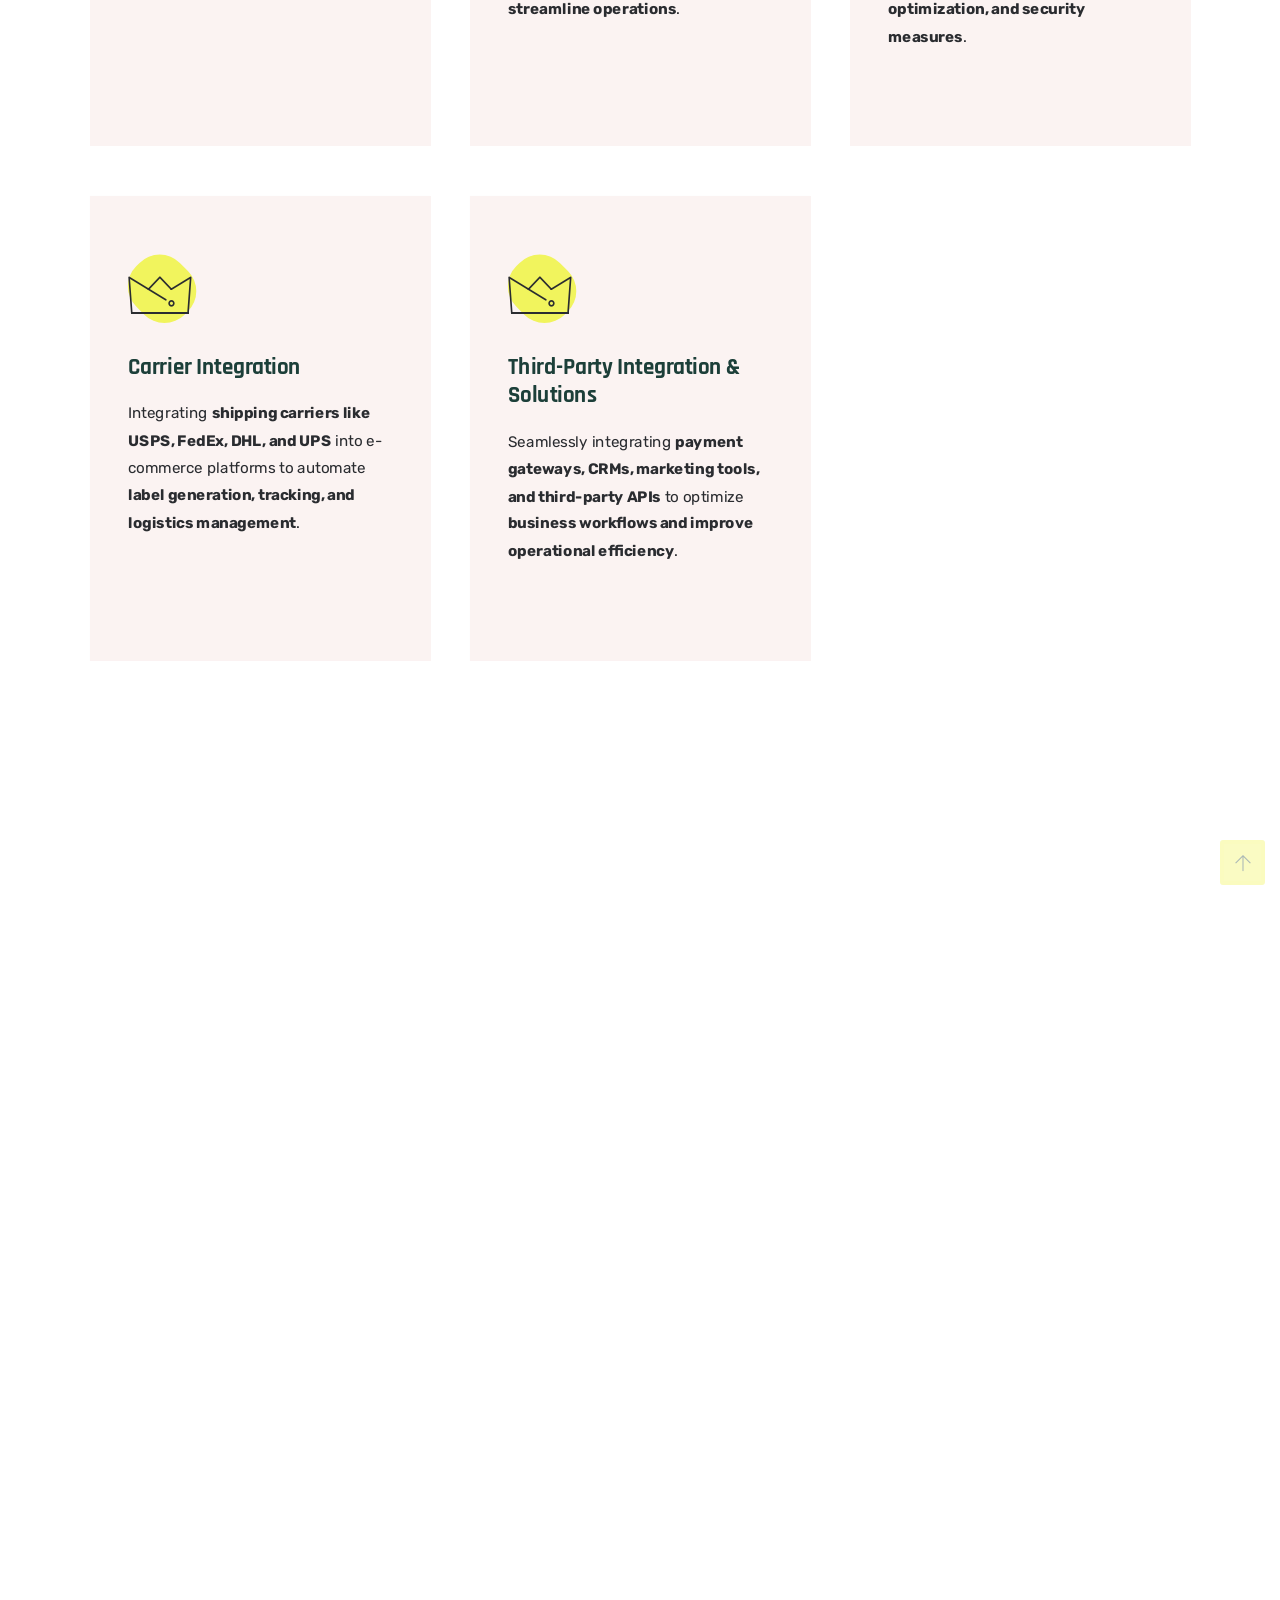
==== index.html @ 57834e7c "first commit" ====
<!DOCTYPE html>
<html lang="en">

<head>
    <meta charset="utf-8">
    <meta http-equiv="X-UA-Compatible" content="IE=edge">
    <meta name="viewport" content="width=device-width, initial-scale=1">
    <meta name="author" content="DesignCurved">
    <link rel="shortcut icon" type="image/png" href="assets/images/favicon.png">
    <title> Osama Bin Sajid - Turns Idea Into Reality</title>
    <!--**************** Icon Css ****************-->
    <link href="assets/css/themify-icons.css" rel="stylesheet">
    <link href="assets/css/icomoon.css" rel="stylesheet">
    <!--**************** bootstrap Css ****************-->
    <link href="assets/css/bootstrap.min.css" rel="stylesheet">
    <!--**************** animate Css ****************-->
    <link href="assets/css/animate.css" rel="stylesheet">
    <!--**************** All Slider Css ****************-->
    <link href="assets/css/owl.carousel.css" rel="stylesheet">
    <link href="assets/css/owl.theme.css" rel="stylesheet">
    <link href="assets/css/slick.css" rel="stylesheet">
    <link href="assets/css/slick-theme.css" rel="stylesheet">
    <link href="assets/css/swiper.min.css" rel="stylesheet">
    <!--**************** Others Plugin Css ****************-->
    <link href="assets/css/meanmenu.css" rel="stylesheet">
    <link href="assets/css/nice-select.css" rel="stylesheet">
    <link href="assets/css/owl.transitions.css" rel="stylesheet">
    <link href="assets/css/magnific-popup.css" rel="stylesheet">
    <link href="assets/css/jquery.fancybox.css" rel="stylesheet">
    <link href="assets/css/odometer-theme-default.css" rel="stylesheet">
    <link href="assets/sass/style.css" rel="stylesheet">
</head>

<body>

    <!-- start page-wrap -->
    <div class="page-wrap">
        <!-- start preloader -->
        <div class="preloader">
            <div class="loader">
                <span></span>
                <span></span>
                <span></span>
                <span></span>
              </div>
        </div>
        <!-- end preloader -->
        <div class="smooth-scrool-animate" id="smooth-animate"></div>
        <div id="smooth-page-wrapper">
            <div id="smooth-page-content">
                <header class="cp-header-area cp-header-style-1">
                    <div id="cp-header-sticky" class="menu-area">
                        <div class="container">
                            <div class="second-menu">
                                <div class="row align-items-center">
                                    <div class="col-xl-2 col-lg-2 col-md-7 col-7">
                                        <div class="logo">
                                            <a href="index.html"><img src="assets/images/logo.png" alt="logo"></a>
                                        </div>
                                    </div>
                                    <div class="col-xl-7 col-lg-7 col-md-1 col-1 text-right text-xl-right">
                                        <div class="main-menu">
                                            <nav id="mobile-menu">
                                                <ul class="nav">
                                                    <li class="has-submenu">
                                                        <a href="index.html">Home</a>
                                                        <!-- <ul class="sub-menu">
                                                            <li><a href="index.html">Home Page</a></li>
                                                            <li><a href="index-2.html">Home Page S2</a></li>
                                                            <li><a href="index-3.html">Home Page S3</a></li>
                                                            <li><a href="index-4.html">Home Page S4</a></li>
                                                            <li><a href="index-5.html">Home Page S5</a></li> -->
                                                        <!-- </ul>  -->
                                                    </li>
                                                    <li><a href="#">About Us</a></li>
                                                    
                                                    <!-- <li class="has-submenu"><a href="services">Services</a> -->
                                                        <!-- <ul class="sub-menu">
                                                            <li><a href="service.html">Services</a></li>
                                                            <li><a href="service-single.html">Services Single</a></li>
                                                        </ul> -->
                                                    </li>
                                                    <li class="has-submenu"><a href="#">Portfolio</a>
                                                        <!-- <ul class="sub-menu">
                                                            <li><a href="portfolio.html">Portfolio</a></li>
                                                            <li><a href="portfolio-single.html">Portfolio Single</a></li>
                                                        </ul> -->
                                                    </li>
                                                    <!-- <li class="has-submenu">
                                                        <a href="index.html">Blog</a>
                                                        <ul class="sub-menu">
                                                            <li><a href="blog.html">Blog right sidebar</a>
                                                            </li>
                                                            <li><a href="blog-left-sidebar.html">Blog left sidebar</a>
                                                            </li>
                                                            <li><a href="blog-fullwidth.html">Blog fullwidth</a></li>
                                                            <li><a href="blog-single.html">Blog Single</a></li>
                                                            <li><a href="blog-single-left-sidebar.html">Blog Single Left</a></li>
                                                            <li><a href="blog-single-fullwidth.html">Blog Single fullwidth</a></li>
                                                        </ul>
                                                    </li> -->
                                                    <li><a href="contact.html">Contact</a></li>
                                                </ul>
                                            </nav>
                                        </div>
                                    </div>
                                    <div class="col-xl-3 col-lg-3 col-md-4 col-4 text-left">
                                        <div class="cp-header-area-right">
                                            <a href="tel:5550112" class="call-btn"><i class="icon-Group-7042"></i><span>Whatsapp:
                                                    +923121501472</span></a>
                                        </div>
                                    </div>
                                    <div class="col-12">
                                        <div class="mobile-menu"></div>
                                    </div>
                                </div>
                            </div>
                        </div>
                    </div>
                </header>
                <!-- end of header -->

                <!-- start of hero -->
                <section class="ch-main-hero">
                    <div class="container">
                        <div class="ch-main-hero-wrap">
                            <div class="row align-items-center">
                                <div class="col-xl-10 col-lg-10 col-12">
                                    <div class="ch-main-hero-text">
                                        <h2 class="site-split-text ch-split-in-left">Osama Bin Sajid</h2>
                                        <p class="wow fadeInUp" data-wow-duration="1400ms">Building The Future Technology
                                        </p>
                                        <div class="hero-btn wow fadeInUp" data-wow-duration="1600ms">
                                            <a href="#" class="ch-btn-style-2">Read More</a>
                                            <a href="#" class="ch-btn-style-1 ch-btn-animated">Our
                                                 Projects</a>
                                        </div>
                                    </div>
                                </div>
                                <!-- <div class="col-xl-9 col-lg-10">
                                    <div class="right-image">
                                        <div class="right-image-mask wow fadeInUp" data-wow-duration="1200ms">
                                            <img src="assets/images/hero/man.png" alt="">
                                        </div>
                                    </div>
                                </div>
                            </div> -->
                            <!-- <div class="poligon-wrap wow zoomIn" data-wow-duration="1200ms">
                                <svg xmlns="http://www.w3.org/2000/svg" width="198" height="198" viewBox="0 0 198 198"
                                    fill="none">
                                    <path d="M98.5 7L177.741 52.75V144.25L98.5 190L19.2587 144.25V52.75L98.5 7Z"
                                        fill="#F1F45D" />
                                    <path
                                        d="M94.9946 2.3125C95.1327 2.55165 95.4385 2.63358 95.6776 2.49551L99 0.57735L102.322 2.49551C102.562 2.63358 102.867 2.55165 103.005 2.3125L109.284 5.9375C109.146 6.17665 109.228 6.48244 109.467 6.62051L116.612 10.7455C116.851 10.8836 117.157 10.8016 117.295 10.5625L123.573 14.1875C123.435 14.4266 123.517 14.7324 123.756 14.8705L130.901 18.9955C131.14 19.1336 131.446 19.0516 131.584 18.8125L137.863 22.4375C137.725 22.6766 137.807 22.9824 138.046 23.1205L145.191 27.2455C145.43 27.3836 145.736 27.3016 145.874 27.0625L152.152 30.6875C152.014 30.9266 152.096 31.2324 152.335 31.3705L159.48 35.4955C159.719 35.6336 160.025 35.5516 160.163 35.3125L166.442 38.9375C166.304 39.1766 166.386 39.4824 166.625 39.6205L173.769 43.7455C174.009 43.8836 174.314 43.8016 174.452 43.5625L180.731 47.1875C180.593 47.4266 180.675 47.7324 180.914 47.8705L184.237 49.7887V53.625C184.237 53.9011 184.46 54.125 184.737 54.125V61.375C184.46 61.375 184.237 61.5989 184.237 61.875V70.125C184.237 70.4011 184.46 70.625 184.737 70.625V77.875C184.46 77.875 184.237 78.0989 184.237 78.375V86.625C184.237 86.9011 184.46 87.125 184.737 87.125V94.375C184.46 94.375 184.237 94.5989 184.237 94.875V103.125C184.237 103.401 184.46 103.625 184.737 103.625V110.875C184.46 110.875 184.237 111.099 184.237 111.375V119.625C184.237 119.901 184.46 120.125 184.737 120.125V127.375C184.46 127.375 184.237 127.599 184.237 127.875V136.125C184.237 136.401 184.46 136.625 184.737 136.625V143.875C184.46 143.875 184.237 144.099 184.237 144.375V148.211L180.914 150.129C180.675 150.268 180.593 150.573 180.731 150.812L174.452 154.438C174.314 154.198 174.009 154.116 173.769 154.254L166.625 158.379C166.386 158.518 166.304 158.823 166.442 159.062L160.163 162.688C160.025 162.448 159.719 162.366 159.48 162.504L152.335 166.629C152.096 166.768 152.014 167.073 152.152 167.312L145.874 170.938C145.736 170.698 145.43 170.616 145.191 170.754L138.046 174.879C137.807 175.018 137.725 175.323 137.863 175.562L131.584 179.188C131.446 178.948 131.14 178.866 130.901 179.004L123.756 183.129C123.517 183.268 123.435 183.573 123.573 183.812L117.295 187.438C117.157 187.198 116.851 187.116 116.612 187.254L109.467 191.379C109.228 191.518 109.146 191.823 109.284 192.062L103.005 195.688C102.867 195.448 102.562 195.366 102.322 195.504L99 197.423L95.6776 195.504C95.4385 195.366 95.1327 195.448 94.9946 195.688L88.716 192.062C88.854 191.823 88.7721 191.518 88.5329 191.379L81.3882 187.254C81.1491 187.116 80.8433 187.198 80.7052 187.438L74.4265 183.812C74.5646 183.573 74.4827 183.268 74.2435 183.129L67.0988 179.004C66.8597 178.866 66.5539 178.948 66.4158 179.188L60.1371 175.562C60.2752 175.323 60.1932 175.018 59.9541 174.879L52.8094 170.754C52.5702 170.616 52.2645 170.698 52.1264 170.938L45.8477 167.312C45.9858 167.073 45.9038 166.768 45.6647 166.629L38.52 162.504C38.2808 162.366 37.975 162.448 37.837 162.688L31.5583 159.062C31.6963 158.823 31.6144 158.518 31.3753 158.379L24.2306 154.254C23.9914 154.116 23.6856 154.198 23.5475 154.438L17.2689 150.812C17.4069 150.573 17.325 150.268 17.0858 150.129L13.7635 148.211V144.375C13.7635 144.099 13.5396 143.875 13.2635 143.875V136.625C13.5396 136.625 13.7635 136.401 13.7635 136.125V127.875C13.7635 127.599 13.5396 127.375 13.2635 127.375V120.125C13.5396 120.125 13.7635 119.901 13.7635 119.625V111.375C13.7635 111.099 13.5396 110.875 13.2635 110.875V103.625C13.5396 103.625 13.7635 103.401 13.7635 103.125V94.875C13.7635 94.5989 13.5396 94.375 13.2635 94.375V87.125C13.5396 87.125 13.7635 86.9011 13.7635 86.625V78.375C13.7635 78.0989 13.5396 77.875 13.2635 77.875V70.625C13.5396 70.625 13.7635 70.4011 13.7635 70.125V61.875C13.7635 61.5989 13.5396 61.375 13.2635 61.375V54.125C13.5396 54.125 13.7635 53.9011 13.7635 53.625V49.7887L17.0858 47.8705C17.325 47.7324 17.4069 47.4266 17.2689 47.1875L23.5475 43.5625C23.6856 43.8016 23.9914 43.8836 24.2306 43.7455L31.3753 39.6205C31.6144 39.4824 31.6963 39.1766 31.5583 38.9375L37.837 35.3125C37.975 35.5516 38.2808 35.6336 38.52 35.4955L45.6647 31.3705C45.9038 31.2324 45.9858 30.9266 45.8477 30.6875L52.1264 27.0625C52.2644 27.3016 52.5702 27.3836 52.8094 27.2455L59.9541 23.1205C60.1932 22.9824 60.2752 22.6766 60.1371 22.4375L66.4158 18.8125C66.5539 19.0516 66.8597 19.1336 67.0988 18.9955L74.2435 14.8705C74.4827 14.7324 74.5646 14.4266 74.4265 14.1875L80.7052 10.5625C80.8433 10.8016 81.1491 10.8836 81.3882 10.7455L88.5329 6.62051C88.7721 6.48244 88.854 6.17665 88.716 5.9375L94.9946 2.3125Z"
                                        stroke="#E9D275" stroke-linecap="round" stroke-dasharray="8 8" />
                                </svg>
                                <div class="poligon-text">
                                    <i class="icon-Group"></i>
                                    <div class="poligon-text-right">
                                        <h3>5+</h3>
                                        <span>Years of experience</span>
                                    </div>
                                </div>
                            </div>
                        </div>
                    </div> -->
                </section>
                <!-- end of hero slider -->

                <!-- start text-moving -->
                <!-- <div class="text-moving-sec">
                    <div class="text-moving">
                        <div class="marquee">
                            <div class="track">
                                <div class="content">
                                    <h1>
                                        <span>WEB DESIGNER</span>
                                        <span>WEB Development</span>
                                        <span>UX/UI DESIGNER</span>
                                        <span>Mobile Development</span>
                                        <span>Backend Development</span>
                                        <span>Ai Development</span>
                                        <span>Q/A Testing</span>
                                        <span>WEB DESIGNER</span>
                                        <span>WEB Development</span>
                                        <span>UX/UI DESIGNER</span>
                                        <span>Mobile Development</span>
                                        <span>Backend Development</span>
                                        <span>Ai Development</span>
                                        <span>Q/A Testing</span>
                                    </h1>
                                </div>
                            </div>
                        </div>
                    </div>
                </div> -->
                <!-- end of text-moving -->

                <!-- start of service-area -->
                <section id="services" class="service-area ptb-120">
                    <div class="container">
                        <div class="service-wrap">
                            <div class="row">

                                <!-- Web Development -->
                                <div class="col col-lg-4 col-md-6 col-12" style="padding-bottom: 25px;">
                                    <div class="service-item wow fadeInUp h-100 active" data-wow-duration="1200ms">
                                        <div class="service-text">
                                            <div class="icon">
                                                <i class="icon-sicon2"></i>
                                            </div>
                                            <h3>Web Development</h3>
                                            <p>Developing <strong>fast, secure, and scalable websites</strong> with modern technologies like <strong>React, Angular, and Vue</strong>. We ensure <strong>SEO optimization, responsive layouts, and high performance</strong> to enhance user experience.</p>
                                        </div>
                                    </div>
                                </div>
                            
                                <!-- Mobile Development -->
                                <div class="col col-lg-4 col-md-6 col-12" style="padding-bottom: 25px;">
                                    <div class="service-item wow fadeInUp h-100" data-wow-duration="1400ms">
                                        <div class="service-text">
                                            <div class="icon">
                                                <i class="icon-sicon3"></i>
                                            </div>
                                            <h3>Mobile Development</h3>
                                            <p>Designing <strong>high-quality mobile applications</strong> using <strong>Flutter and React Native</strong> for seamless cross-platform performance. We prioritize <strong>smooth UI, fast performance, and optimized code architecture</strong>.</p>
                                        </div>
                                    </div>
                                </div>
                            
                                <!-- UI/UX Design -->
                                <div class="col col-lg-4 col-md-6 col-12" style="padding-bottom: 25px;">
                                    <div class="service-item wow fadeInUp h-100" data-wow-duration="1000ms">
                                        <div class="service-text">
                                            <div class="icon">
                                                <i class="icon-sicon1"></i>
                                            </div>
                                            <h3>UI / UX Design</h3>
                                            <p>Crafting <strong>visually stunning and user-friendly interfaces</strong> with a focus on <strong>user experience, wireframing, prototyping, and accessibility</strong> to ensure smooth interaction.</p>
                                        </div>
                                    </div>
                                </div>
                            
                                <!-- DevOps & Hosting -->
                                <div class="col col-lg-4 col-md-6 col-12" style="padding-bottom: 25px;">
                                    <div class="service-item wow fadeInUp h-100" data-wow-duration="1000ms">
                                        <div class="service-text">
                                            <div class="icon">
                                                <i class="icon-sicon1"></i>
                                            </div>
                                            <h3>DevOps & Hosting Services</h3>
                                            <p>Providing <strong>cloud-based deployment, CI/CD pipelines, server management, and automated scaling</strong> to ensure <strong>secure and high-performance hosting solutions</strong>.</p>
                                        </div>
                                    </div>
                                </div>
                            
                                <!-- Shopify Custom App Development -->
                                <div class="col col-lg-4 col-md-6 col-12" style="padding-bottom: 25px;">
                                    <div class="service-item wow fadeInUp h-100" data-wow-duration="1000ms">
                                        <div class="service-text">
                                            <div class="icon">
                                                <i class="icon-sicon1"></i>
                                            </div>
                                            <h3>Shopify Custom App Development</h3>
                                            <p>Developing <strong>custom Shopify apps</strong> that integrate with <strong>APIs, manage inventory, and automate processes</strong>. Our apps <strong>enhance store functionality, boost sales, and streamline operations</strong>.</p>
                                        </div>
                                    </div>
                                </div>
                            
                                <!-- Upload Mobile Apps on Play Store & App Store -->
                                <div class="col col-lg-4 col-md-6 col-12" style="padding-bottom: 25px;">
                                    <div class="service-item wow fadeInUp h-100" data-wow-duration="1000ms">
                                        <div class="service-text">
                                            <div class="icon">
                                                <i class="icon-sicon1"></i>
                                            </div>
                                            <h3>Upload Mobile Apps on Play Store & App Store</h3>
                                            <p>Providing <strong>end-to-end support</strong> for publishing apps on <strong>Google Play Store and Apple App Store</strong>, ensuring <strong>compliance with guidelines, performance optimization, and security measures</strong>.</p>
                                        </div>
                                    </div>
                                </div>
                            
                                <!-- Carrier Integration -->
                                <div class="col col-lg-4 col-md-6 col-12" style="padding-bottom: 25px;">
                                    <div class="service-item wow fadeInUp h-100" data-wow-duration="1000ms">
                                        <div class="service-text">
                                            <div class="icon">
                                                <i class="icon-sicon1"></i>
                                            </div>
                                            <h3>Carrier Integration</h3>
                                            <p>Integrating <strong>shipping carriers like USPS, FedEx, DHL, and UPS</strong> into e-commerce platforms to automate <strong>label generation, tracking, and logistics management</strong>.</p>
                                        </div>
                                    </div>
                                </div>
                            
                                <!-- Third-Party Integration & Solutions -->
                                <div class="col col-lg-4 col-md-6 col-12" style="padding-bottom: 25px;">
                                    <div class="service-item wow fadeInUp h-100" data-wow-duration="1000ms">
                                        <div class="service-text">
                                            <div class="icon">
                                                <i class="icon-sicon1"></i>
                                            </div>
                                            <h3>Third-Party Integration & Solutions</h3>
                                            <p>Seamlessly integrating <strong>payment gateways, CRMs, marketing tools, and third-party APIs</strong> to optimize <strong>business workflows and improve operational efficiency</strong>.</p>
                                        </div>
                                    </div>
                                </div>
                            
                            </div>
                            
                        </div>
                    </div>
                </section>
                <!-- end of service-area  -->

        
                <!-- end of text-moving -->

                <!-- start of about-area -->
                <!-- <section class="about-area ptb-120">
                    <div class="container">
                        <div class="about-wrap">
                            <div class="row">
                                <div class="col col-lg-6 col-md-12 col-12">
                                    <div class="about-left-item  wow fadeInLeftSlow" data-wow-duration="1400ms">
                                        <div class="about-left-top">
                                            <div class="left-arrow wow fadeInRightSlow" data-wow-duration="1800ms">
                                                <img src="assets/images/about/arrow-shape.png" alt="">
                                            </div>
                                            <div class="right-img">
                                                <img src="assets/images/about/about-1.jpg" alt="">
                                            </div>
                                            <div class="icon">
                                                <i class="icon-Global-connection---Free-networking-icons-2-1"></i>
                                            </div>
                                        </div>
                                        <div class="about-left-bottom">
                                            <div class="left-img wow fadeInLeftSlow" data-wow-duration="1600ms">
                                                <img src="assets/images/about/about-2.jpg" alt="">
                                            </div>
                                            <div class="right-text">
                                                <i class="icon-medal"></i>
                                                <div class="experience-text-right">
                                                    <h3>250+</h3>
                                                    <span>Project Complete</span>
                                                </div>
                                            </div>
                                        </div>
                                    </div>
                                </div>
                                <div class="col col-lg-6 col-md-12 col-12">
                                    <div class="about-right-item wow fadeInRightSlow" data-wow-duration="1400ms">
                                        <div class="about-right-text">
                                            <span>ABOUT US</span>
                                            <h2 class="site-split-text ch-split-in-right">Elevate your brand with a the stunning portfolio</h2>
                                            <p>In embracing frontier science, our objective is to contribute to
                                                advancements that directly benefit humanity, aligning our talents with a
                                                purpose-driven of
                                                commitment to create tangible, positive outcomes.</p>

                                            <div class="about-features-wrap">
                                                <div class="row">
                                                    <div class="col-lg-6 col-sm-6 col-12">
                                                        <div class="about-features-item wow fadeInUp h-100"
                                                            data-wow-duration="1600ms">
                                                            <i class="icon-sicon4"></i>
                                                            <h4>Through this strategic shift Time.</h4>
                                                        </div>
                                                    </div>
                                                    <div class="col-lg-6 col-sm-6 col-12">
                                                        <div class="about-features-item wow fadeInUp"
                                                            data-wow-duration="1800ms">
                                                            <i class="icon-sicon6"></i>
                                                            <h4>we seek to leverage innovation</h4>
                                                        </div>
                                                    </div>
                                                </div>
                                            </div>
                                        </div>
                                    </div>
                                </div>
                            </div>
                        </div>
                    </div>
                </section> -->
                <!-- end of about-area  -->

                <!-- start of ch-service-area -->
   
                <!-- end of ch-service-area  -->

                <!-- start of ch-portfolio-area  -->
                <section class="ch-portfolio-area ptb-120">
                    <div class="container">
                        <div class="row justify-content-center">
                            <div class="col-lg-6">
                                <div class="ch-top-title-s2">
                                    <span>Latest Projects</span>
                                    <h2 class="site-split-text ch-split-in-up">Showcasing excellence through portfolios</h2>
                                </div>
                            </div>
                        </div>
                        <div class="portfolio-wrap">
                            <div class="row">
                                <div class="col-lg-6 col-md-6 col-12">
                                    <div class="portfolio-item wow fadeInUp" data-wow-duration="1200ms">
                                        <div class="portfolio-img">
                                            <img class=" image-view" src="assets/images/project/project-1.jpg"
                                                alt="">
                                        </div>
                                        <div class="portfolio-text">
                                            <span>Web Development</span>
                                            <h2><a href="portfolio-single.html">Easy Health Care With AI Solutions</a></h2>
                                        </div>
                                    </div>
                                </div>
                                <div class="col-lg-6 col-md-6 col-12">
                                    <div class="portfolio-item wow fadeInUp" data-wow-duration="1200ms">
                                        <div class="portfolio-img">
                                            <img class="image-view" src="assets/images/project/project-2.png" alt="">
                                        </div>
                                        <div class="portfolio-text">
                                            <span>Web Development</span>
                                            <h2><a href="portfolio-single.html">Stunning Food Webflow</a></h2>
                                        </div>
                                    </div>
                                </div>
                                <div class="col-lg-6 col-md-6 col-12">
                                    <div class="portfolio-item wow fadeInUp" data-wow-duration="1200ms">
                                        <div class="portfolio-img">
                                            <img class="image-view" src="assets/images/project/project-3.png"
                                                alt="">
                                        </div>
                                        <div class="portfolio-text">
                                            <span>Website Development</span>
                                            <h2><a href="portfolio-single.html">GYM Health & fitness </a></h2>
                                        </div>
                                    </div>
                                </div>
                                <div class="col-lg-6 col-md-6 col-12">
                                    <div class="portfolio-item wow fadeInUp" data-wow-duration="1200ms">
                                        <div class="portfolio-img">
                                            <img class="image-view" src="assets/images/project/project-4.png" alt="">
                                        </div>
                                        <div class="portfolio-text">
                                            <span>Website Development</span>
                                            <h2><a href="portfolio-single.html">FashionPass Rent A Clothes</a></h2>
                                        </div>
                                    </div>
                                </div>
                            </div>
                        </div>
                    </div>
                </section>
                <!-- end of ch-portfolio-area  -->

                <!--Start testimonial-section-->
                <section class="testimonial-section ptb-120 pt-0">
                    <div class="container">
                        <div class="row align-items-center">
                            <div class="col-lg-6 col-md-12">
                                <div class="testimonial-left">
                                    <div class="ch-top-title-s3">
                                        <span>CLIENTS REVIEWS</span>
                                        <h2 class="site-split-text ch-split-in-right">your talent with our Latest portfolio</h2>
                                    </div>
                                </div>
                            </div>
                            <div class="col-lg-6">
                                <div class="testimonial-items testimonial-active owl-carousel">
                                    <div class="testimonial-item">
                                        <div class="testimonial-text">
                                            <div class="testimonial-info">
                                                <div class="testimonial-avatar">
                                                    <img src="assets/images/testimonial/t2.jpg" height="70" width="20" alt="">
                                                </div>
                                                <div class="testimonial-text-btm">
                                                    <h3>Sean Monagan</h3>
                                                    <span>Software Engineer</span>
                                                </div>
                                            </div>
                                            <i>I have had the opportunity to work with Osama, and I can confidently say that he is an exceptionally skilled and experienced developer. With a strong command of programming concepts, he has successfully completed multiple projects for me across various platforms, including Fiverr and other freelance marketplaces.
                                            </i>
                                        </div>
                                    </div>
                                    <div class="testimonial-item">
                                        <div class="testimonial-text">
                                            <div class="testimonial-info">
                                                <div class="testimonial-avatar">
                                                    <img src="assets/images/testimonial/t1.jpg" height="70" width="20" alt="">
                                                </div>
                                                <div class="testimonial-text-btm">
                                                    <h3>Michel Rob</h3>
                                                    <span>Software Engineer</span>
                                                </div>
                                            </div>
                                            <i>Over the course of several years, I've been involved in recruiting
                                                individuals within this field, and I must say, the degree of
                                                professionalism exhibited by this team is unparalleled. Collaborating
                                                with them truly instills confidence in their ability to successfully.
                                            </i>
                                        </div>
                                    </div><div class="testimonial-item">
                                        <div class="testimonial-text">
                                            <div class="testimonial-info">
                                                <div class="testimonial-avatar">
                                                    <img src="assets/images/testimonial/t3.jpg" height="70" width="20" alt="">

                                                </div>
                                                <div class="testimonial-text-btm">
                                                    <h3>Saqib</h3>
                                                    <span>Software Engineer</span>
                                                </div>
                                            </div>
                                            <i>I've worked with many tech firms over the years, but Osama Lab stands out with their unmatched expertise, innovative solutions, and commitment to excellence. Their team is highly professional and ensures every project is delivered with precision and efficiency. Highly recommended!
                                            </i>
                                        </div>
                                    </div>
                                </div>
                            </div>
                        </div>
                    </div>
                </section>
                <!--End testimonial-section-->

                <!-- start of ch-skill-area -->
                <section class="ch-skill-area ptb-120">
                    <div class="container">
                        <div class="funfact-area ptb-120 pt-0">
                            <div class="row align-items-center">
                                <div class="col-lg-3 col-md-6 col-12">
                                    <div class="info wow fadeInUp" data-wow-duration="1000ms">
                                        <p>Winning award</p>
                                        <h3><span class="odometer" data-count="200">00</span>+</h3>
                                    </div>
                                </div>
                                <div class="col-lg-3 col-md-6 col-12">
                                    <div class="info wow fadeInUp" data-wow-duration="1200ms">
                                        <p>Total Project</p>
                                        <h3><span class="odometer" data-count="650">00</span>+</h3>
                                    </div>
                                </div>
                                <div class="col-lg-3 col-md-6 col-12">
                                    <div class="info wow fadeInUp" data-wow-duration="1400ms">
                                        <p>Happy Clients</p>
                                        <h3><span class="odometer" data-count="120">00</span>+</h3>
                                    </div>
                                </div>
                                <div class="col-lg-3 col-md-6 col-12">
                                    <div class="info wow fadeInUp" data-wow-duration="1400ms">
                                        <p>Clients Review</p>
                                        <h3><span class="odometer" data-count="210">00</span>+</h3>
                                    </div>
                                </div>
                            </div>
                        </div>
                        <div class="ch-title-wrap">
                            <div class="row justify-content-center">
                                <div class="col-xl-5 col-lg-8 col-12">
                                    <div class="ch-top-title">
                                        <span>What We Do Best</span>
                                        <h2 class="site-split-text ch-split-in-right">Crafting Ideas that Lead to Success
                                            
                                    </div>
                                </div>
                                <div class="col-xl-7 col-lg-4 col-12">
                                    <div class="ch-top-btn">
                                       
                                    </div>
                                </div>
                            </div>
                        </div>
                        <div class="skill-wrap">
                            <div class="row align-items-center">
                                <div class="row">
                                    <!-- HTML -->
                                    <div class="col-lg-4 col-md-6 col-12">
                                        <div class="skill-card wow fadeInUp" data-wow-duration="1000ms">
                                            <div class="skill-icon">
                                                <i class="icon-creative"></i>
                                            </div>
                                            <div class="skill-text">
                                                <h3>HTML</h3>
                                                <p>Expertise in writing **semantic, accessible, and SEO-friendly** HTML structures. Experienced in modern HTML5 features like canvas, forms, and local storage.</p>
                                                <div class="progress m-4">
                                                    <div class="progress-bar" style="width: 95%;">95%</div>
                                                </div>
                                            </div>
                                        </div>
                                    </div>
                                
                                    <!-- CSS -->
                                    <div class="col-lg-4 col-md-6 col-12">
                                        <div class="skill-card wow fadeInUp" data-wow-duration="1000ms">
                                            <div class="skill-icon">
                                                <i class="icon-creative"></i>
                                            </div>
                                            <div class="skill-text">
                                                <h3>CSS</h3>
                                                <p>Skilled in **responsive design, animations, Flexbox, Grid, and SCSS**. Can create visually stunning UI components with **Tailwind, Bootstrap, and MUI**.</p>
                                                <div class="progress m-4">
                                                    <div class="progress-bar" style="width: 90%;">90%</div>
                                                </div>
                                            </div>
                                        </div>
                                    </div>
                                
                                    <!-- JavaScript -->
                                    <div class="col-lg-4 col-md-6 col-12">
                                        <div class="skill-card wow fadeInUp" data-wow-duration="1000ms">
                                            <div class="skill-icon">
                                                <i class="icon-creative"></i>
                                            </div>
                                            <div class="skill-text">
                                                <h3>JavaScript</h3>
                                                <p>Expert in **ES6+, DOM manipulation, AJAX, and async programming**. Comfortable with **modules, closures, and OOP in JavaScript**.</p>
                                                <div class="progress m-4">
                                                    <div class="progress-bar" style="width: 85%;">85%</div>
                                                </div>
                                            </div>
                                        </div>
                                    </div>
                                    <div class="col-lg-4 col-md-6 col-12">
                                        <div class="skill-card wow fadeInUp" data-wow-duration="1000ms">
                                            <div class="skill-icon">
                                                <i class="icon-creative"></i>
                                            </div>
                                            <div class="skill-text">
                                                <h3>React Native</h3>
                                                <p>Cross-platform mobile app development with React Native, using **hooks, context API, and Redux** for state management.</p>
                                            </div>
                                            <div class="progress-container">
                                                <div class="progress m-4">
                                                    <div class="progress-bar" style="width: 85%;">85%</div>
                                                </div>
                                            </div>
                                        </div>
                                    </div>
                                
                                    <!-- Flutter -->
                                    <div class="col-lg-4 col-md-6 col-12">
                                        <div class="skill-card wow fadeInUp" data-wow-duration="1000ms">
                                            <div class="skill-icon">
                                                <i class="icon-creative"></i>
                                            </div>
                                            <div class="skill-text">
                                                <h3>Flutter</h3>
                                                <p>Building UI-rich mobile applications with Flutter, integrating **Firebase, custom widgets, and animations.**</p>
                                            </div>
                                            <div class="progress-container">
                                                <div class="progress m-4">
                                                    <div class="progress-bar" style="width: 80%;">80%</div>
                                                </div>
                                            </div>
                                        </div>
                                    </div>
                                
                                    <!-- React -->
                                    <div class="col-lg-4 col-md-6 col-12">
                                        <div class="skill-card wow fadeInUp" data-wow-duration="1000ms">
                                            <div class="skill-icon">
                                                <i class="icon-creative"></i>
                                            </div>
                                            <div class="skill-text">
                                                <h3>React</h3>
                                                <p>Developing efficient UIs with **hooks, context API, React Router, and Redux**. Experience in Next.js and SSR for optimized performance.</p>
                                                <div class="progress m-4">
                                                    <div class="progress-bar" style="width: 80%;">80%</div>
                                                </div>
                                            </div>
                                        </div>
                                    </div>
                                
                                    <!-- Angular -->
                                    <div class="col-lg-4 col-md-6 col-12">
                                        <div class="skill-card wow fadeInUp" data-wow-duration="1000ms">
                                            <div class="skill-icon">
                                                <i class="icon-creative"></i>
                                            </div>
                                            <div class="skill-text">
                                                <h3>Angular</h3>
                                                <p>Proficient in **TypeScript, RxJS, and state management**. Capable of developing scalable and modular front-end architectures.</p>
                                                <div class="progress m-4">
                                                    <div class="progress-bar" style="width: 75%;">75%</div>
                                                </div>
                                            </div>
                                        </div>
                                    </div>
                                
                                    <!-- Node.js -->
                                    <div class="col-lg-4 col-md-6 col-12">
                                        <div class="skill-card wow fadeInUp" data-wow-duration="1000ms">
                                            <div class="skill-icon">
                                                <i class="icon-creative"></i>
                                            </div>
                                            <div class="skill-text">
                                                <h3>Node.js</h3>
                                                <p>Experienced in **building REST APIs, WebSockets, and authentication** with JWT and OAuth. Strong grip on asynchronous patterns.</p>
                                                <div class="progress m-4">
                                                    <div class="progress-bar" style="width: 85%;">85%</div>
                                                </div>
                                            </div>
                                        </div>
                                    </div>
                                
                                    <!-- PHP -->
                                    <div class="col-lg-4 col-md-6 col-12">
                                        <div class="skill-card wow fadeInUp" data-wow-duration="1000ms">
                                            <div class="skill-icon">
                                                <i class="icon-creative"></i>
                                            </div>
                                            <div class="skill-text">
                                                <h3>PHP</h3>
                                                <p>Familiar with **server-side scripting, Laravel framework, and CMS platforms like WordPress**. Can build dynamic web applications with MySQL.</p>
                                                <div class="progress m-4">
                                                    <div class="progress-bar" style="width: 70%;">70%</div>
                                                </div>
                                            </div>
                                        </div>
                                    </div>
                                
                                    <!-- Databases -->
                                    <div class="col-lg-4 col-md-6 col-12">
                                        <div class="skill-card wow fadeInUp" data-wow-duration="1000ms">
                                            <div class="skill-icon">
                                                <i class="icon-creative"></i>
                                            </div>
                                            <div class="skill-text">
                                                <h3>Databases</h3>
                                                <p>Proficient in **MySQL, MongoDB, SQLite, and Sequelize ORM**. Experience in database design, indexing, and query optimization.</p>
                                                <div class="progress m-4">
                                                    <div class="progress-bar" style="width: 80%;">80%</div>
                                                </div>
                                            </div>
                                        </div>
                                    </div>
                                
                                    <!-- UI Frameworks -->
                                    <div class="col-lg-4 col-md-6 col-12">
                                        <div class="skill-card wow fadeInUp" data-wow-duration="1000ms">
                                            <div class="skill-icon">
                                                <i class="icon-creative"></i>
                                            </div>
                                            <div class="skill-text">
                                                <h3>UI Frameworks</h3>
                                                <p>Experienced in **Bootstrap, Tailwind CSS, MUI, and Ant Design**. Creating pixel-perfect, accessible, and responsive UI components.</p>
                                                <div class="progress m-4">
                                                    <div class="progress-bar" style="width: 85%;">85%</div>
                                                </div>
                                            </div>
                                        </div>
                                    </div>
                                </div>
                                
                            </div>
                        </div>
                    </div>
                </section>
                <!-- end of ch-skill-area  -->

                <!-- start ch-blog-area -->
                <!-- end ch-blog-area -->

                <!-- start ch-newsletter-area -->
                <section class="ch-newsletter-area">
                    <div class="container">
                        <div class="ch-newsletter-wrap">
                            <h2>Let's Bring Your Idea to Life, Collaborate with Us!</h2>
                            <div class="row justify-content-center">
                                <div class="col-xl-6 col-lg-8">
                                    <div class="newsletter-form">
                                        <form action="#">
                                            <div class="form-field">
                                                <input type="email" placeholder="Your e-mail address" id="semail"  required>
                                                <button type="submit">Email Now</button>
                                            </div>
                                        </form>
                                    </div>
                                </div>
                            </div>
                        </div>
                    </div>
                </section>
                <!-- end ch-newsletter-area-->

                <!-- start of footer-section -->
                <footer class="footer-section">
                    <div class="upper-footer">
                        <div class="container">
                            <div class="row">
                                <div class="col col-lg-3 col-md-6 col-sm-12 col-12">
                                    <div class="widget about-widget">
                                        <div class="logo widget-title">
                                            <img src="assets/images/logo2.png" alt="logo">
                                        </div>
                                        <p>Building The Future Technology</p>
                                        <div class="widget social-widget p-0">
                                            <ul>
                                                <li><a href="#"><i class="ti-facebook"></i></a></li>
                                                <li><a href="#"><i class="ti-instagram"></i></a></li>
                                                <li><a href="#"><i class="ti-twitter-alt"></i></a></li>
                                                <li><a href="#"><i class="ti-pinterest"></i></a></li>
                                            </ul>
                                        </div>
                                    </div>
                                </div>
                                <div class="col col-xl-3 col-lg-2 col-md-6 col-sm-12 col-12">
                                    <div class="widget link-widget">
                                        <div class="widget-title">
                                            <h3>Quick Links</h3>
                                        </div>
                                        <ul>
                                            <li><a href="index.html">Home</a></li>
                                            <li><a href="#">Services</a></li>
                                            <li><a href="#">Portfolio</a></li>
                                            <li><a href="#">Contact Us</a></li>
                                        </ul>
                                    </div>
                                </div>
                                <div class="col col-lg-3 col-md-6 col-sm-12 col-12">
                                    <div class="widget contact-widget">
                                        <div class="widget-title">
                                            <h3>Address</h3>
                                        </div>
                                        <div class="contact-ft">
                                            <ul>
                                                <li><i class="icon-Group-7042"></i>+923121501472</li>
                                                <li><i class="icon-Group-7043"></i>osamasajid38@gmail.com</li>
                                                <li><i class="icon-Group-7044"></i>Pakistan, Karachi</li>
                                            </ul>
                                        </div>
                                    </div>
                                </div>
                                <div class="col col-xl-3 col-lg-3 col-md-6 col-sm-12 col-12">
                                    <div class="widget subscribe">
                                        <div class="widget-title">
                                            <h3>Get Free Estimate</h3>
                                        </div>
                                        <form action="#">
                                            <div class="form-field">
                                                <input type="email" placeholder="Your e-mail address" id="email"
                                                    required>
                                                <button type="submit"><i class="icon-flyer"></i></button>
                                            </div>
                                        </form>
                                    </div>
                                </div>
                            </div>
                        </div> <!-- end container -->
                    </div>
                    <div class="lower-footer">
                        <div class="container">
                            <div class="row align-items-center">
                                <div class="col col-lg-6 col-12">
                                    <div class="copy-right">
                                        <p class="copyright"> &copy; 2024 <a href="index.html">Osama</a>, All
                                            Rights
                                            Reserved.</p>
                                    </div>
                                </div>
                                <div class="col col-lg-6 col-12">
                                    <ul class="lower-footer-link">
                                        <li><a href="#">Trams & Condition</a></li>
                                        <li><a href="#">Privacy Policy</a></li>
                                        <li><a href="#">Contact Us</a></li>
                                    </ul>
                                </div>
                            </div>
                        </div>
                    </div>
                </footer>
                <!-- end of site-footer-section -->
            </div>
        </div>

        <!-- mouse-mover -->
        <!-- <div class="mouse-circle-mover"></div>
        <div class="mouse-circle-mover-follow"></div> -->

    </div>
    <!-- end of page-wrap -->

    <!-- All JavaScript files Here
    ********************************************* -->
    <!-- jquery Plugins -->
    <script src="assets/js/jquery.min.js"></script>
    <!--**************** Bootstrap Plugins ****************-->
    <script src="assets/js/bootstrap.bundle.min.js"></script>
    <!--**************** modernizr Plugins ****************-->
    <script src="assets/js/modernizr.custom.js"></script>
    <!--**************** our-plugin-bundle ****************-->
    <script src="assets/js/our-plugin-bundle.js"></script>
    <!--**************** mobail meanmenu ****************-->
    <script src="assets/js/jquery.meanmenu.min.js"></script>
    <!--**************** all script file this template ****************-->
    <script src="assets/js/all-gsap-activation.js"></script>
    <script src="assets/js/script.js"></script>
</body>

</html>
---- assets/css/themify-icons.css ----
@font-face {
	font-family: 'themify';
	src:url('../fonts/themify.eot?-fvbane');
	src:url('../fonts/themify.eot?#iefix-fvbane') format('embedded-opentype'),
		url('../fonts/themify.woff?-fvbane') format('woff'),
		url('../fonts/themify.ttf?-fvbane') format('truetype'),
		url('../fonts/themify.svg?-fvbane#themify') format('svg');
	font-weight: normal;
	font-style: normal;
}

[class^="ti-"], [class*=" ti-"] {
	font-family: 'themify';
	speak: none;
	font-style: normal;
	font-weight: normal;
	font-variant: normal;
	text-transform: none;
	line-height: 1;

	/* Better Font Rendering =========== */
	-webkit-font-smoothing: antialiased;
	-moz-osx-font-smoothing: grayscale;
}

.ti-wand:before {
	content: "\e600";
}
.ti-volume:before {
	content: "\e601";
}
.ti-user:before {
	content: "\e602";
}
.ti-unlock:before {
	content: "\e603";
}
.ti-unlink:before {
	content: "\e604";
}
.ti-trash:before {
	content: "\e605";
}
.ti-thought:before {
	content: "\e606";
}
.ti-target:before {
	content: "\e607";
}
.ti-tag:before {
	content: "\e608";
}
.ti-tablet:before {
	content: "\e609";
}
.ti-star:before {
	content: "\e60a";
}
.ti-spray:before {
	content: "\e60b";
}
.ti-signal:before {
	content: "\e60c";
}
.ti-shopping-cart:before {
	content: "\e60d";
}
.ti-shopping-cart-full:before {
	content: "\e60e";
}
.ti-settings:before {
	content: "\e60f";
}
.ti-search:before {
	content: "\e610";
}
.ti-zoom-in:before {
	content: "\e611";
}
.ti-zoom-out:before {
	content: "\e612";
}
.ti-cut:before {
	content: "\e613";
}
.ti-ruler:before {
	content: "\e614";
}
.ti-ruler-pencil:before {
	content: "\e615";
}
.ti-ruler-alt:before {
	content: "\e616";
}
.ti-bookmark:before {
	content: "\e617";
}
.ti-bookmark-alt:before {
	content: "\e618";
}
.ti-reload:before {
	content: "\e619";
}
.ti-plus:before {
	content: "\e61a";
}
.ti-pin:before {
	content: "\e61b";
}
.ti-pencil:before {
	content: "\e61c";
}
.ti-pencil-alt:before {
	content: "\e61d";
}
.ti-paint-roller:before {
	content: "\e61e";
}
.ti-paint-bucket:before {
	content: "\e61f";
}
.ti-na:before {
	content: "\e620";
}
.ti-mobile:before {
	content: "\e621";
}
.ti-minus:before {
	content: "\e622";
}
.ti-medall:before {
	content: "\e623";
}
.ti-medall-alt:before {
	content: "\e624";
}
.ti-marker:before {
	content: "\e625";
}
.ti-marker-alt:before {
	content: "\e626";
}
.ti-arrow-up:before {
	content: "\e627";
}
.ti-arrow-right:before {
	content: "\e628";
}
.ti-arrow-left:before {
	content: "\e629";
}
.ti-arrow-down:before {
	content: "\e62a";
}
.ti-lock:before {
	content: "\e62b";
}
.ti-location-arrow:before {
	content: "\e62c";
}
.ti-link:before {
	content: "\e62d";
}
.ti-layout:before {
	content: "\e62e";
}
.ti-layers:before {
	content: "\e62f";
}
.ti-layers-alt:before {
	content: "\e630";
}
.ti-key:before {
	content: "\e631";
}
.ti-import:before {
	content: "\e632";
}
.ti-image:before {
	content: "\e633";
}
.ti-heart:before {
	content: "\e634";
}
.ti-heart-broken:before {
	content: "\e635";
}
.ti-hand-stop:before {
	content: "\e636";
}
.ti-hand-open:before {
	content: "\e637";
}
.ti-hand-drag:before {
	content: "\e638";
}
.ti-folder:before {
	content: "\e639";
}
.ti-flag:before {
	content: "\e63a";
}
.ti-flag-alt:before {
	content: "\e63b";
}
.ti-flag-alt-2:before {
	content: "\e63c";
}
.ti-eye:before {
	content: "\e63d";
}
.ti-export:before {
	content: "\e63e";
}
.ti-exchange-vertical:before {
	content: "\e63f";
}
.ti-desktop:before {
	content: "\e640";
}
.ti-cup:before {
	content: "\e641";
}
.ti-crown:before {
	content: "\e642";
}
.ti-comments:before {
	content: "\e643";
}
.ti-comment:before {
	content: "\e644";
}
.ti-comment-alt:before {
	content: "\e645";
}
.ti-close:before {
	content: "\e646";
}
.ti-clip:before {
	content: "\e647";
}
.ti-angle-up:before {
	content: "\e648";
}
.ti-angle-right:before {
	content: "\e649";
}
.ti-angle-left:before {
	content: "\e64a";
}
.ti-angle-down:before {
	content: "\e64b";
}
.ti-check:before {
	content: "\e64c";
}
.ti-check-box:before {
	content: "\e64d";
}
.ti-camera:before {
	content: "\e64e";
}
.ti-announcement:before {
	content: "\e64f";
}
.ti-brush:before {
	content: "\e650";
}
.ti-briefcase:before {
	content: "\e651";
}
.ti-bolt:before {
	content: "\e652";
}
.ti-bolt-alt:before {
	content: "\e653";
}
.ti-blackboard:before {
	content: "\e654";
}
.ti-bag:before {
	content: "\e655";
}
.ti-move:before {
	content: "\e656";
}
.ti-arrows-vertical:before {
	content: "\e657";
}
.ti-arrows-horizontal:before {
	content: "\e658";
}
.ti-fullscreen:before {
	content: "\e659";
}
.ti-arrow-top-right:before {
	content: "\e65a";
}
.ti-arrow-top-left:before {
	content: "\e65b";
}
.ti-arrow-circle-up:before {
	content: "\e65c";
}
.ti-arrow-circle-right:before {
	content: "\e65d";
}
.ti-arrow-circle-left:before {
	content: "\e65e";
}
.ti-arrow-circle-down:before {
	content: "\e65f";
}
.ti-angle-double-up:before {
	content: "\e660";
}
.ti-angle-double-right:before {
	content: "\e661";
}
.ti-angle-double-left:before {
	content: "\e662";
}
.ti-angle-double-down:before {
	content: "\e663";
}
.ti-zip:before {
	content: "\e664";
}
.ti-world:before {
	content: "\e665";
}
.ti-wheelchair:before {
	content: "\e666";
}
.ti-view-list:before {
	content: "\e667";
}
.ti-view-list-alt:before {
	content: "\e668";
}
.ti-view-grid:before {
	content: "\e669";
}
.ti-uppercase:before {
	content: "\e66a";
}
.ti-upload:before {
	content: "\e66b";
}
.ti-underline:before {
	content: "\e66c";
}
.ti-truck:before {
	content: "\e66d";
}
.ti-timer:before {
	content: "\e66e";
}
.ti-ticket:before {
	content: "\e66f";
}
.ti-thumb-up:before {
	content: "\e670";
}
.ti-thumb-down:before {
	content: "\e671";
}
.ti-text:before {
	content: "\e672";
}
.ti-stats-up:before {
	content: "\e673";
}
.ti-stats-down:before {
	content: "\e674";
}
.ti-split-v:before {
	content: "\e675";
}
.ti-split-h:before {
	content: "\e676";
}
.ti-smallcap:before {
	content: "\e677";
}
.ti-shine:before {
	content: "\e678";
}
.ti-shift-right:before {
	content: "\e679";
}
.ti-shift-left:before {
	content: "\e67a";
}
.ti-shield:before {
	content: "\e67b";
}
.ti-notepad:before {
	content: "\e67c";
}
.ti-server:before {
	content: "\e67d";
}
.ti-quote-right:before {
	content: "\e67e";
}
.ti-quote-left:before {
	content: "\e67f";
}
.ti-pulse:before {
	content: "\e680";
}
.ti-printer:before {
	content: "\e681";
}
.ti-power-off:before {
	content: "\e682";
}
.ti-plug:before {
	content: "\e683";
}
.ti-pie-chart:before {
	content: "\e684";
}
.ti-paragraph:before {
	content: "\e685";
}
.ti-panel:before {
	content: "\e686";
}
.ti-package:before {
	content: "\e687";
}
.ti-music:before {
	content: "\e688";
}
.ti-music-alt:before {
	content: "\e689";
}
.ti-mouse:before {
	content: "\e68a";
}
.ti-mouse-alt:before {
	content: "\e68b";
}
.ti-money:before {
	content: "\e68c";
}
.ti-microphone:before {
	content: "\e68d";
}
.ti-menu:before {
	content: "\e68e";
}
.ti-menu-alt:before {
	content: "\e68f";
}
.ti-map:before {
	content: "\e690";
}
.ti-map-alt:before {
	content: "\e691";
}
.ti-loop:before {
	content: "\e692";
}
.ti-location-pin:before {
	content: "\e693";
}
.ti-list:before {
	content: "\e694";
}
.ti-light-bulb:before {
	content: "\e695";
}
.ti-Italic:before {
	content: "\e696";
}
.ti-info:before {
	content: "\e697";
}
.ti-infinite:before {
	content: "\e698";
}
.ti-id-badge:before {
	content: "\e699";
}
.ti-hummer:before {
	content: "\e69a";
}
.ti-home:before {
	content: "\e69b";
}
.ti-help:before {
	content: "\e69c";
}
.ti-headphone:before {
	content: "\e69d";
}
.ti-harddrives:before {
	content: "\e69e";
}
.ti-harddrive:before {
	content: "\e69f";
}
.ti-gift:before {
	content: "\e6a0";
}
.ti-game:before {
	content: "\e6a1";
}
.ti-filter:before {
	content: "\e6a2";
}
.ti-files:before {
	content: "\e6a3";
}
.ti-file:before {
	content: "\e6a4";
}
.ti-eraser:before {
	content: "\e6a5";
}
.ti-envelope:before {
	content: "\e6a6";
}
.ti-download:before {
	content: "\e6a7";
}
.ti-direction:before {
	content: "\e6a8";
}
.ti-direction-alt:before {
	content: "\e6a9";
}
.ti-dashboard:before {
	content: "\e6aa";
}
.ti-control-stop:before {
	content: "\e6ab";
}
.ti-control-shuffle:before {
	content: "\e6ac";
}
.ti-control-play:before {
	content: "\e6ad";
}
.ti-control-pause:before {
	content: "\e6ae";
}
.ti-control-forward:before {
	content: "\e6af";
}
.ti-control-backward:before {
	content: "\e6b0";
}
.ti-cloud:before {
	content: "\e6b1";
}
.ti-cloud-up:before {
	content: "\e6b2";
}
.ti-cloud-down:before {
	content: "\e6b3";
}
.ti-clipboard:before {
	content: "\e6b4";
}
.ti-car:before {
	content: "\e6b5";
}
.ti-calendar:before {
	content: "\e6b6";
}
.ti-book:before {
	content: "\e6b7";
}
.ti-bell:before {
	content: "\e6b8";
}
.ti-basketball:before {
	content: "\e6b9";
}
.ti-bar-chart:before {
	content: "\e6ba";
}
.ti-bar-chart-alt:before {
	content: "\e6bb";
}
.ti-back-right:before {
	content: "\e6bc";
}
.ti-back-left:before {
	content: "\e6bd";
}
.ti-arrows-corner:before {
	content: "\e6be";
}
.ti-archive:before {
	content: "\e6bf";
}
.ti-anchor:before {
	content: "\e6c0";
}
.ti-align-right:before {
	content: "\e6c1";
}
.ti-align-left:before {
	content: "\e6c2";
}
.ti-align-justify:before {
	content: "\e6c3";
}
.ti-align-center:before {
	content: "\e6c4";
}
.ti-alert:before {
	content: "\e6c5";
}
.ti-alarm-clock:before {
	content: "\e6c6";
}
.ti-agenda:before {
	content: "\e6c7";
}
.ti-write:before {
	content: "\e6c8";
}
.ti-window:before {
	content: "\e6c9";
}
.ti-widgetized:before {
	content: "\e6ca";
}
.ti-widget:before {
	content: "\e6cb";
}
.ti-widget-alt:before {
	content: "\e6cc";
}
.ti-wallet:before {
	content: "\e6cd";
}
.ti-video-clapper:before {
	content: "\e6ce";
}
.ti-video-camera:before {
	content: "\e6cf";
}
.ti-vector:before {
	content: "\e6d0";
}
.ti-themify-logo:before {
	content: "\e6d1";
}
.ti-themify-favicon:before {
	content: "\e6d2";
}
.ti-themify-favicon-alt:before {
	content: "\e6d3";
}
.ti-support:before {
	content: "\e6d4";
}
.ti-stamp:before {
	content: "\e6d5";
}
.ti-split-v-alt:before {
	content: "\e6d6";
}
.ti-slice:before {
	content: "\e6d7";
}
.ti-shortcode:before {
	content: "\e6d8";
}
.ti-shift-right-alt:before {
	content: "\e6d9";
}
.ti-shift-left-alt:before {
	content: "\e6da";
}
.ti-ruler-alt-2:before {
	content: "\e6db";
}
.ti-receipt:before {
	content: "\e6dc";
}
.ti-pin2:before {
	content: "\e6dd";
}
.ti-pin-alt:before {
	content: "\e6de";
}
.ti-pencil-alt2:before {
	content: "\e6df";
}
.ti-palette:before {
	content: "\e6e0";
}
.ti-more:before {
	content: "\e6e1";
}
.ti-more-alt:before {
	content: "\e6e2";
}
.ti-microphone-alt:before {
	content: "\e6e3";
}
.ti-magnet:before {
	content: "\e6e4";
}
.ti-line-double:before {
	content: "\e6e5";
}
.ti-line-dotted:before {
	content: "\e6e6";
}
.ti-line-dashed:before {
	content: "\e6e7";
}
.ti-layout-width-full:before {
	content: "\e6e8";
}
.ti-layout-width-default:before {
	content: "\e6e9";
}
.ti-layout-width-default-alt:before {
	content: "\e6ea";
}
.ti-layout-tab:before {
	content: "\e6eb";
}
.ti-layout-tab-window:before {
	content: "\e6ec";
}
.ti-layout-tab-v:before {
	content: "\e6ed";
}
.ti-layout-tab-min:before {
	content: "\e6ee";
}
.ti-layout-slider:before {
	content: "\e6ef";
}
.ti-layout-slider-alt:before {
	content: "\e6f0";
}
.ti-layout-sidebar-right:before {
	content: "\e6f1";
}
.ti-layout-sidebar-none:before {
	content: "\e6f2";
}
.ti-layout-sidebar-left:before {
	content: "\e6f3";
}
.ti-layout-placeholder:before {
	content: "\e6f4";
}
.ti-layout-menu:before {
	content: "\e6f5";
}
.ti-layout-menu-v:before {
	content: "\e6f6";
}
.ti-layout-menu-separated:before {
	content: "\e6f7";
}
.ti-layout-menu-full:before {
	content: "\e6f8";
}
.ti-layout-media-right-alt:before {
	content: "\e6f9";
}
.ti-layout-media-right:before {
	content: "\e6fa";
}
.ti-layout-media-overlay:before {
	content: "\e6fb";
}
.ti-layout-media-overlay-alt:before {
	content: "\e6fc";
}
.ti-layout-media-overlay-alt-2:before {
	content: "\e6fd";
}
.ti-layout-media-left-alt:before {
	content: "\e6fe";
}
.ti-layout-media-left:before {
	content: "\e6ff";
}
.ti-layout-media-center-alt:before {
	content: "\e700";
}
.ti-layout-media-center:before {
	content: "\e701";
}
.ti-layout-list-thumb:before {
	content: "\e702";
}
.ti-layout-list-thumb-alt:before {
	content: "\e703";
}
.ti-layout-list-post:before {
	content: "\e704";
}
.ti-layout-list-large-image:before {
	content: "\e705";
}
.ti-layout-line-solid:before {
	content: "\e706";
}
.ti-layout-grid4:before {
	content: "\e707";
}
.ti-layout-grid3:before {
	content: "\e708";
}
.ti-layout-grid2:before {
	content: "\e709";
}
.ti-layout-grid2-thumb:before {
	content: "\e70a";
}
.ti-layout-cta-right:before {
	content: "\e70b";
}
.ti-layout-cta-left:before {
	content: "\e70c";
}
.ti-layout-cta-center:before {
	content: "\e70d";
}
.ti-layout-cta-btn-right:before {
	content: "\e70e";
}
.ti-layout-cta-btn-left:before {
	content: "\e70f";
}
.ti-layout-column4:before {
	content: "\e710";
}
.ti-layout-column3:before {
	content: "\e711";
}
.ti-layout-column2:before {
	content: "\e712";
}
.ti-layout-accordion-separated:before {
	content: "\e713";
}
.ti-layout-accordion-merged:before {
	content: "\e714";
}
.ti-layout-accordion-list:before {
	content: "\e715";
}
.ti-ink-pen:before {
	content: "\e716";
}
.ti-info-alt:before {
	content: "\e717";
}
.ti-help-alt:before {
	content: "\e718";
}
.ti-headphone-alt:before {
	content: "\e719";
}
.ti-hand-point-up:before {
	content: "\e71a";
}
.ti-hand-point-right:before {
	content: "\e71b";
}
.ti-hand-point-left:before {
	content: "\e71c";
}
.ti-hand-point-down:before {
	content: "\e71d";
}
.ti-gallery:before {
	content: "\e71e";
}
.ti-face-smile:before {
	content: "\e71f";
}
.ti-face-sad:before {
	content: "\e720";
}
.ti-credit-card:before {
	content: "\e721";
}
.ti-control-skip-forward:before {
	content: "\e722";
}
.ti-control-skip-backward:before {
	content: "\e723";
}
.ti-control-record:before {
	content: "\e724";
}
.ti-control-eject:before {
	content: "\e725";
}
.ti-comments-smiley:before {
	content: "\e726";
}
.ti-brush-alt:before {
	content: "\e727";
}
.ti-youtube:before {
	content: "\e728";
}
.ti-vimeo:before {
	content: "\e729";
}
.ti-twitter:before {
	content: "\e72a";
}
.ti-time:before {
	content: "\e72b";
}
.ti-tumblr:before {
	content: "\e72c";
}
.ti-skype:before {
	content: "\e72d";
}
.ti-share:before {
	content: "\e72e";
}
.ti-share-alt:before {
	content: "\e72f";
}
.ti-rocket:before {
	content: "\e730";
}
.ti-pinterest:before {
	content: "\e731";
}
.ti-new-window:before {
	content: "\e732";
}
.ti-microsoft:before {
	content: "\e733";
}
.ti-list-ol:before {
	content: "\e734";
}
.ti-linkedin:before {
	content: "\e735";
}
.ti-layout-sidebar-2:before {
	content: "\e736";
}
.ti-layout-grid4-alt:before {
	content: "\e737";
}
.ti-layout-grid3-alt:before {
	content: "\e738";
}
.ti-layout-grid2-alt:before {
	content: "\e739";
}
.ti-layout-column4-alt:before {
	content: "\e73a";
}
.ti-layout-column3-alt:before {
	content: "\e73b";
}
.ti-layout-column2-alt:before {
	content: "\e73c";
}
.ti-instagram:before {
	content: "\e73d";
}
.ti-google:before {
	content: "\e73e";
}
.ti-github:before {
	content: "\e73f";
}
.ti-flickr:before {
	content: "\e740";
}
.ti-facebook:before {
	content: "\e741";
}
.ti-dropbox:before {
	content: "\e742";
}
.ti-dribbble:before {
	content: "\e743";
}
.ti-apple:before {
	content: "\e744";
}
.ti-android:before {
	content: "\e745";
}
.ti-save:before {
	content: "\e746";
}
.ti-save-alt:before {
	content: "\e747";
}
.ti-yahoo:before {
	content: "\e748";
}
.ti-wordpress:before {
	content: "\e749";
}
.ti-vimeo-alt:before {
	content: "\e74a";
}
.ti-twitter-alt:before {
	content: "\e74b";
}
.ti-tumblr-alt:before {
	content: "\e74c";
}
.ti-trello:before {
	content: "\e74d";
}
.ti-stack-overflow:before {
	content: "\e74e";
}
.ti-soundcloud:before {
	content: "\e74f";
}
.ti-sharethis:before {
	content: "\e750";
}
.ti-sharethis-alt:before {
	content: "\e751";
}
.ti-reddit:before {
	content: "\e752";
}
.ti-pinterest-alt:before {
	content: "\e753";
}
.ti-microsoft-alt:before {
	content: "\e754";
}
.ti-linux:before {
	content: "\e755";
}
.ti-jsfiddle:before {
	content: "\e756";
}
.ti-joomla:before {
	content: "\e757";
}
.ti-html5:before {
	content: "\e758";
}
.ti-flickr-alt:before {
	content: "\e759";
}
.ti-email:before {
	content: "\e75a";
}
.ti-drupal:before {
	content: "\e75b";
}
.ti-dropbox-alt:before {
	content: "\e75c";
}
.ti-css3:before {
	content: "\e75d";
}
.ti-rss:before {
	content: "\e75e";
}
.ti-rss-alt:before {
	content: "\e75f";
}
---- assets/css/icomoon.css ----
@font-face {
  font-family: 'icomoon';
  src:  url('../fonts/icomoon.eot?ava1xw');
  src:  url('../fonts/icomoon.eot?ava1xw#iefix') format('embedded-opentype'),
    url('../fonts/icomoon.ttf?ava1xw') format('truetype'),
    url('../fonts/icomoon.woff?ava1xw') format('woff'),
    url('../fonts/icomoon.svg?ava1xw#icomoon') format('svg');
  font-weight: normal;
  font-style: normal;
  font-display: block;
}

[class^="icon-"], [class*=" icon-"] {
  /* use !important to prevent issues with browser extensions that change fonts */
  font-family: 'icomoon' !important;
  speak: never;
  font-style: normal;
  font-weight: normal;
  font-variant: normal;
  text-transform: none;

  /* Better Font Rendering =========== */
  -webkit-font-smoothing: antialiased;
  -moz-osx-font-smoothing: grayscale;
}

.icon-creative:before {
  content: "\e918";
}
.icon-design:before {
  content: "\e919";
}
.icon-vec2:before {
  content: "\e91a";
}
.icon-angle:before {
  content: "\e91b";
}
.icon-angle2:before {
  content: "\e91c";
}
.icon-angle3:before {
  content: "\e91d";
}
.icon-angle4:before {
  content: "\e91e";
}
.icon-mission:before {
  content: "\e920";
}
.icon-multi-device:before {
  content: "\e921";
}
.icon-network:before {
  content: "\e922";
}
.icon-quote1:before {
  content: "\e923";
}
.icon-security:before {
  content: "\e924";
}
.icon-Vector:before {
  content: "\e925";
}
.icon-Vector-1:before {
  content: "\e926";
}
.icon-Vector-2:before {
  content: "\e927";
}
.icon-web-development-1:before {
  content: "\e928";
}
.icon-Adobe-Illustrator-logo:before {
  content: "\e900";
}
.icon-Adobe-XD-logo:before {
  content: "\e901";
}
.icon-Figma-logo:before {
  content: "\e902";
}
.icon-Global-connection---Free-networking-icons-2-1:before {
  content: "\e903";
}
.icon-Group-7042:before {
  content: "\e904";
}
.icon-Group-7043:before {
  content: "\e905";
}
.icon-Group-7044:before {
  content: "\e906";
}
.icon-social:before {
  content: "\e907";
}
.icon-sicon1:before {
  content: "\e908";
}
.icon-sicon2:before {
  content: "\e909";
}
.icon-sicon3:before {
  content: "\e90a";
}
.icon-sicon4:before {
  content: "\e90b";
}
.icon-sicon5:before {
  content: "\e90c";
}
.icon-sicon6:before {
  content: "\e90d";
}
.icon-Group:before {
  content: "\e90e";
}
.icon-Java-logo:before {
  content: "\e90f";
}
.icon-medal:before {
  content: "\e910";
}
.icon-php-logo:before {
  content: "\e911";
}
.icon-user:before {
  content: "\e912";
}
.icon-wordpress-logo:before {
  content: "\e913";
}
.icon-arrow:before {
  content: "\e914";
}
.icon-quote:before {
  content: "\e915";
}
.icon-calender:before {
  content: "\e916";
}
.icon-flyer:before {
  content: "\e917";
}
---- assets/css/nice-select.css ----
.nice-select {
  -webkit-tap-highlight-color: transparent;
  background-color: #fff;
  border-radius: 5px;
  border: solid 1px #e8e8e8;
  box-sizing: border-box;
  clear: both;
  cursor: pointer;
  display: block;
  float: left;
  font-family: inherit;
  font-size: 14px;
  font-weight: normal;
  height: 42px;
  line-height: 40px;
  outline: none;
  padding-left: 18px;
  padding-right: 30px;
  position: relative;
  text-align: left !important;
  -webkit-transition: all 0.2s ease-in-out;
  transition: all 0.2s ease-in-out;
  -webkit-user-select: none;
     -moz-user-select: none;
      -ms-user-select: none;
          user-select: none;
  white-space: nowrap;
  width: auto; }
  .nice-select:hover {
    border-color: #dbdbdb; }
  .nice-select:active, .nice-select.open, .nice-select:focus {
    border-color: #999; }
  .nice-select:after {
    border-bottom: 2px solid #999;
    border-right: 2px solid #999;
    content: '';
    display: block;
    height: 5px;
    margin-top: -4px;
    pointer-events: none;
    position: absolute;
    right: 12px;
    top: 50%;
    -webkit-transform-origin: 66% 66%;
        -ms-transform-origin: 66% 66%;
            transform-origin: 66% 66%;
    -webkit-transform: rotate(45deg);
        -ms-transform: rotate(45deg);
            transform: rotate(45deg);
    -webkit-transition: all 0.15s ease-in-out;
    transition: all 0.15s ease-in-out;
    width: 5px; }
  .nice-select.open:after {
    -webkit-transform: rotate(-135deg);
        -ms-transform: rotate(-135deg);
            transform: rotate(-135deg); }
  .nice-select.open .list {
    opacity: 1;
    pointer-events: auto;
    -webkit-transform: scale(1) translateY(0);
        -ms-transform: scale(1) translateY(0);
            transform: scale(1) translateY(0); }
  .nice-select.disabled {
    border-color: #ededed;
    color: #999;
    pointer-events: none; }
    .nice-select.disabled:after {
      border-color: #cccccc; }
  .nice-select.wide {
    width: 100%; }
    .nice-select.wide .list {
      left: 0 !important;
      right: 0 !important; }
  .nice-select.right {
    float: right; }
    .nice-select.right .list {
      left: auto;
      right: 0; }
  .nice-select.small {
    font-size: 12px;
    height: 36px;
    line-height: 34px; }
    .nice-select.small:after {
      height: 4px;
      width: 4px; }
    .nice-select.small .option {
      line-height: 34px;
      min-height: 34px; }
  .nice-select .list {
    background-color: #fff;
    border-radius: 5px;
    box-shadow: 0 0 0 1px rgba(68, 68, 68, 0.11);
    box-sizing: border-box;
    margin-top: 4px;
    opacity: 0;
    overflow: hidden;
    padding: 0;
    pointer-events: none;
    position: absolute;
    top: 100%;
    left: 0;
    -webkit-transform-origin: 50% 0;
        -ms-transform-origin: 50% 0;
            transform-origin: 50% 0;
    -webkit-transform: scale(0.75) translateY(-21px);
        -ms-transform: scale(0.75) translateY(-21px);
            transform: scale(0.75) translateY(-21px);
    -webkit-transition: all 0.2s cubic-bezier(0.5, 0, 0, 1.25), opacity 0.15s ease-out;
    transition: all 0.2s cubic-bezier(0.5, 0, 0, 1.25), opacity 0.15s ease-out;
    z-index: 9; }
    .nice-select .list:hover .option:not(:hover) {
      background-color: transparent !important; }
  .nice-select .option {
    cursor: pointer;
    font-weight: 400;
    line-height: 40px;
    list-style: none;
    min-height: 40px;
    outline: none;
    padding-left: 18px;
    padding-right: 29px;
    text-align: left;
    -webkit-transition: all 0.2s;
    transition: all 0.2s; }
    .nice-select .option:hover, .nice-select .option.focus, .nice-select .option.selected.focus {
      background-color: #f6f6f6; }
    .nice-select .option.selected {
      font-weight: bold; }
    .nice-select .option.disabled {
      background-color: transparent;
      color: #999;
      cursor: default; }

.no-csspointerevents .nice-select .list {
  display: none; }

.no-csspointerevents .nice-select.open .list {
  display: block; }
---- assets/css/odometer-theme-default.css ----
.odometer.odometer-auto-theme, .odometer.odometer-theme-default {
  display: inline-block;
  vertical-align: middle;
  *vertical-align: auto;
  *zoom: 1;
  *display: inline;
  position: relative;
}
.odometer.odometer-auto-theme .odometer-digit, .odometer.odometer-theme-default .odometer-digit {
  display: inline-block;
  vertical-align: middle;
  *vertical-align: auto;
  *zoom: 1;
  *display: inline;
  position: relative;
}
.odometer.odometer-auto-theme .odometer-digit .odometer-digit-spacer, .odometer.odometer-theme-default .odometer-digit .odometer-digit-spacer {
  display: inline-block;
  vertical-align: middle;
  *vertical-align: auto;
  *zoom: 1;
  *display: inline;
  visibility: hidden;
}
.odometer.odometer-auto-theme .odometer-digit .odometer-digit-inner, .odometer.odometer-theme-default .odometer-digit .odometer-digit-inner {
  text-align: left;
  display: block;
  position: absolute;
  top: 0;
  left: 0;
  right: 0;
  bottom: 0;
  overflow: hidden;
}
.odometer.odometer-auto-theme .odometer-digit .odometer-ribbon, .odometer.odometer-theme-default .odometer-digit .odometer-ribbon {
  display: block;
}
.odometer.odometer-auto-theme .odometer-digit .odometer-ribbon-inner, .odometer.odometer-theme-default .odometer-digit .odometer-ribbon-inner {
  display: block;
  -webkit-backface-visibility: hidden;
}
.odometer.odometer-auto-theme .odometer-digit .odometer-value, .odometer.odometer-theme-default .odometer-digit .odometer-value {
  display: block;
  -webkit-transform: translateZ(0);
}
.odometer.odometer-auto-theme .odometer-digit .odometer-value.odometer-last-value, .odometer.odometer-theme-default .odometer-digit .odometer-value.odometer-last-value {
  position: absolute;
}
.odometer.odometer-auto-theme.odometer-animating-up .odometer-ribbon-inner, .odometer.odometer-theme-default.odometer-animating-up .odometer-ribbon-inner {
  -webkit-transition: -webkit-transform 2s;
  -moz-transition: -moz-transform 2s;
  -ms-transition: -ms-transform 2s;
  -o-transition: -o-transform 2s;
  transition: transform 2s;
}
.odometer.odometer-auto-theme.odometer-animating-up.odometer-animating .odometer-ribbon-inner, .odometer.odometer-theme-default.odometer-animating-up.odometer-animating .odometer-ribbon-inner {
  -webkit-transform: translateY(-100%);
  -moz-transform: translateY(-100%);
  -ms-transform: translateY(-100%);
  -o-transform: translateY(-100%);
  transform: translateY(-100%);
}
.odometer.odometer-auto-theme.odometer-animating-down .odometer-ribbon-inner, .odometer.odometer-theme-default.odometer-animating-down .odometer-ribbon-inner {
  -webkit-transform: translateY(-100%);
  -moz-transform: translateY(-100%);
  -ms-transform: translateY(-100%);
  -o-transform: translateY(-100%);
  transform: translateY(-100%);
}
.odometer.odometer-auto-theme.odometer-animating-down.odometer-animating .odometer-ribbon-inner, .odometer.odometer-theme-default.odometer-animating-down.odometer-animating .odometer-ribbon-inner {
  -webkit-transition: -webkit-transform 2s;
  -moz-transition: -moz-transform 2s;
  -ms-transition: -ms-transform 2s;
  -o-transition: -o-transform 2s;
  transition: transform 2s;
  -webkit-transform: translateY(0);
  -moz-transform: translateY(0);
  -ms-transform: translateY(0);
  -o-transform: translateY(0);
  transform: translateY(0);
}

.odometer.odometer-auto-theme, .odometer.odometer-theme-default {
  font-family: "Helvetica Neue", sans-serif;
  line-height: 1.1em;
}
.odometer.odometer-auto-theme .odometer-value, .odometer.odometer-theme-default .odometer-value {
  text-align: center;
}
---- assets/sass/style.css ----
/*-----------------------------------------------------------------------------------
    Template Name: ZeroOne Labs - Building the Future of Technology
    Author: DesignCurved 
    Author URI: https://themeforest.net/user/DesignCurved
    Version: 1.0

--------------------------
   CSS INDEX
--------------------------
    01. Common css 
    02. header section
    03. Hero Style
    04. footer Style
    05. Home-style-1
    06. text-moving-sec 
    07. service-area
    08. text-moving-sec-s2
    09. about-area 
    10. ch-service-area 
    11. ch-portfolio-area
    12. testimonial-section
    13. ch-skill-area
    14. ch-blog-area
    15. ch-newsletter-area
    16. Home-style-2
    17. Home-style-3
    18. Home-style-4
    19. About Page
    20. Service Page
    21. Portfolio Page
    22.	team single page
    23. Service Page
    24. Blog Page
    25. Blog Single Page

    -----------------------------------------------------------------------------------*/
/*---------------------------
	Fonts
----------------------------*/
@import url("https://fonts.googleapis.com/css2?family=Rajdhani:wght@300;400;500;600;700&family=Rubik:ital,wght@0,300..900;1,300..900&display=swap");
/* 01. Common css   */
html {
  font-size: 15px;
  scroll-behavior: smooth;
}

:root {
  scroll-behavior: unset;
}

body {
  font-family: "Rubik", sans-serif;
  color: #2A2C30;
  background-color: #fff;
  font-size: 16px;
  font-size: calc-rem-value(16);
  overflow-x: hidden;
}
@media (max-width: 767px) {
  body {
    font-size: 14px;
  }
}

p {
  font-size: 16px;
  color: #2A2C30;
  line-height: 1.8em;
}

h1,
h2,
h3,
h4,
h5,
h6 {
  color: #1C3F39;
  font-family: "Rajdhani";
  font-weight: 400;
}

ul {
  padding-left: 0;
  margin: 0;
  list-style: none;
}

a {
  text-decoration: none;
  -webkit-transition: all 0.2s;
  -moz-transition: all 0.2s;
  -o-transition: all 0.2s;
  -ms-transition: all 0.2s;
  transition: all 0.2s;
}

a:hover {
  text-decoration: none;
}

img {
  max-width: 100%;
}
 .image-view{
   width: 100%;
   height: 410px;
   object-fit: cover;
 }

.ptb-120 {
  padding: 120px 0px;
}
@media (max-width: 991px) {
  .ptb-120 {
    padding: 90px 0;
  }
}
@media (max-width: 767px) {
  .ptb-120 {
    padding: 80px 0;
  }
}

@media (min-width: 1400px) {
  .container {
    max-width: 1290px;
  }
}

.hidden {
  display: none;
}

.sr-only {
  display: none !important;
  opacity: 0;
  visibility: hidden;
}

/* 1.2 Global Elements */
.page-wrapper {
  position: relative;
  overflow: hidden;
}

.wow {
  visibility: hidden;
}

.fi:before {
  margin: 0;
}

.section-bg {
  background: #F5F5F5 !important;
}

.section-padding {
  padding: 120px 0;
}
@media (max-width: 991px) {
  .section-padding {
    padding: 90px 0;
  }
}
@media (max-width: 767px) {
  .section-padding {
    padding: 80px 0;
  }
}
@media (max-width: 575px) {
  .section-padding {
    padding: 60px 0;
  }
}

.pt-120 {
  padding-top: 120px;
}
@media (max-width: 991px) {
  .pt-120 {
    padding-top: 90px;
  }
}
@media (max-width: 767px) {
  .pt-120 {
    padding-top: 80px;
  }
}
@media (max-width: 575px) {
  .pt-120 {
    padding-top: 60px;
  }
}

.pb-120 {
  padding-bottom: 120px;
}
@media (max-width: 991px) {
  .pb-120 {
    padding-bottom: 90px;
  }
}
@media (max-width: 767px) {
  .pb-120 {
    padding-bottom: 80px;
  }
}
@media (max-width: 575px) {
  .pb-120 {
    padding-bottom: 60px;
  }
}

/*** contact form error handling ***/
.contact-activation .error-handling-messages {
  width: 100% !important;
  margin-top: 15px !important;
}
.contact-activation label.error {
  color: red;
  font-size: 13px;
  font-weight: normal;
  margin: 5px 0 0 0;
  text-align: left;
  display: block;
  margin-bottom: 10px;
}
.contact-activation #c-loader,
.contact-activation #loader {
  display: none;
  margin-top: 10px;
}
.contact-activation #c-loader i,
.contact-activation #loader i {
  font-size: 30px;
  font-size: calc-rem-value(30);
  color: #F1F45D;
  display: inline-block;
  -webkit-animation: rotating linear 2s infinite;
  animation: rotating linear 2s infinite;
}
.contact-activation #success,
.contact-activation #c-success,
.contact-activation #c-error,
.contact-activation #error {
  width: 100%;
  color: #fff;
  padding: 5px 10px;
  font-size: 16px;
  text-align: center;
  display: none;
}
@media (max-width: 767px) {
  .contact-activation #success,
  .contact-activation #c-success,
  .contact-activation #c-error,
  .contact-activation #error {
    font-size: 15px;
  }
}
.contact-activation #c-success,
.contact-activation #success {
  background-color: #009a00;
  border-left: 5px solid green;
  margin-bottom: 5px;
}
.contact-activation #c-error,
.contact-activation #error {
  background-color: #ff1a1a;
  border-left: 5px solid red;
}

@-webkit-keyframes rotating {
  from {
    -webkit-transform: rotate(0deg);
    transform: rotate(0deg);
  }
  to {
    -webkit-transform: rotate(360deg);
    transform: rotate(360deg);
  }
}
@keyframes rotating {
  from {
    -webkit-transform: rotate(0deg);
    transform: rotate(0deg);
  }
  to {
    -webkit-transform: rotate(360deg);
    transform: rotate(360deg);
  }
}
.rotating {
  -webkit-animation: rotating 5s alternate infinite;
  animation: rotating 5s alternate infinite;
}

/*** back to top **/
.back-btn {
  background-color: #F1F45D;
  width: 45px;
  height: 45px;
  line-height: 45px;
  border: 4px solid #f0f353;
  border-radius: 3px;
  text-align: center;
  display: none;
  position: fixed;
  z-index: 999;
  right: 15px;
  bottom: 15px;
  -webkit-transition: all 0.2s;
  -moz-transition: all 0.2s;
  -o-transition: all 0.2s;
  -ms-transition: all 0.2s;
  transition: all 0.2s;
}
@media (max-width: 991px) {
  .back-btn {
    width: 35px;
    height: 35px;
    line-height: 35px;
  }
}
.back-btn:hover {
  background-color: #F1F45D;
}

.back-btn i {
  font-size: 18px;
  font-size: calc-rem-value(18);
  color: #1C3F39;
  position: absolute;
  left: 50%;
  top: 50%;
  -webkit-transform: translate(-50%, -50%);
  -moz-transform: translate(-50%, -50%);
  -o-transform: translate(-50%, -50%);
  -ms-transform: translate(-50%, -50%);
  transform: translate(-50%, -50%);
}

/** for popup image ***/
.mfp-wrap {
  background-color: rgba(0, 0, 0, 0.9);
  z-index: 99999;
}

.mfp-with-zoom .mfp-container,
.mfp-with-zoom.mfp-bg {
  opacity: 0;
  -webkit-backface-visibility: hidden;
  -webkit-transition: all 0.3s ease-out;
  -moz-transition: all 0.3s ease-out;
  -o-transition: all 0.3s ease-out;
  transition: all 0.3s ease-out;
}

.mfp-with-zoom.mfp-ready .mfp-container {
  opacity: 1;
}

.mfp-with-zoom.mfp-ready.mfp-bg {
  opacity: 0.8;
}

.mfp-with-zoom.mfp-removing .mfp-container,
.mfp-with-zoom.mfp-removing.mfp-bg {
  opacity: 0;
}

/*** for fancybox video ***/
.fancybox-overlay {
  background: rgba(0, 0, 0, 0.9);
  z-index: 9999 !important;
}

.fancybox-wrap {
  z-index: 99999 !important;
}

.ui-widget.ui-widget-content {
  box-shadow: 0px 1px 13.5px 1.5px rgba(46, 49, 108, 0.08);
  border: none;
  padding: 10px;
}

.ui-state-default,
.ui-widget-content .ui-state-default,
.ui-widget-header .ui-state-default,
.ui-button,
html .ui-button.ui-state-disabled:hover,
html .ui-button.ui-state-disabled:active {
  border: 1px solid #e3e3e3;
  background: #f9f9f9;
  font-weight: normal;
  color: #454545;
  text-align: center;
}

.ui-state-highlight,
.ui-widget-content .ui-state-highlight,
.ui-widget-header .ui-state-highlight {
  border: 1px solid #e3d9d9;
  background: #7f91a6;
  color: #ffffff;
}

.ui-state-active,
.ui-widget-content .ui-state-active,
.ui-widget-header .ui-state-active,
a.ui-button:active,
.ui-button:active,
.ui-button.ui-state-active:hover {
  border: 1px solid #F1F45D;
  background: #F1F45D;
  font-weight: normal;
  color: #ffffff;
}

/*** mouse design***/
.mouse-circle-mover {
  position: fixed;
  background-color: #a5a743;
  width: 10px;
  height: 10px;
  left: -10px;
  top: -10px;
  border-radius: 100%;
  z-index: 1;
  z-index: 10000;
  transform: scale(1);
}
.mouse-circle-mover.active {
  opacity: 1;
  transform: scale(0);
}

.mouse-circle-mover-follow {
  position: fixed;
  border: 1px solid #a5a743;
  width: 40px;
  height: 40px;
  left: -25px;
  top: -25px;
  border-radius: 100%;
  z-index: 1;
  user-select: none;
  pointer-events: none;
  z-index: 10000;
  transform: scale(1);
}
.mouse-circle-mover-follow.active {
  transform: scale(3);
}

body.dark-page .mouse-circle-mover {
  background-color: #fff;
}
body.dark-page .mouse-circle-mover-follow {
  border-color: #fff;
}

.sticky {
  position: fixed;
  background: #fff;
  top: 0;
  left: 0;
  width: 100%;
  transition: all 0.5s ease;
  animation: smoothScroll 1s forwards;
  box-shadow: 0 -5px 15px rgba(8, 106, 216, 0.2901960784);
}
@media (min-width: 991px) {
  .sticky {
    padding: 0 65px;
  }
}
@media (max-width: 991px) {
  .sticky {
    padding: 30px;
  }
}
@media (max-width: 575px) {
  .sticky {
    padding: 15px 0;
  }
}

@keyframes smoothScroll {
  0% {
    transform: translateY(-142px);
  }
  100% {
    transform: translateY(0px);
  }
}
.ch-top-title,
.ch-top-title-s2,
.ch-top-title-s3 {
  margin-bottom: 60px;
}
@media (max-width: 991px) {
  .ch-top-title,
  .ch-top-title-s2,
  .ch-top-title-s3 {
    margin-bottom: 40px;
    text-align: center;
  }
}
@media (max-width: 575px) {
  .ch-top-title,
  .ch-top-title-s2,
  .ch-top-title-s3 {
    margin-bottom: 20px;
    text-align: center;
  }
}
.ch-top-title span,
.ch-top-title-s2 span,
.ch-top-title-s3 span {
  font-size: 18px;
  font-style: normal;
  font-weight: 700;
  line-height: 27px;
  letter-spacing: 4px;
  text-transform: uppercase;
  color: #F1F45D;
  font-family: "Rajdhani";
}
@media (max-width: 767px) {
  .ch-top-title span,
  .ch-top-title-s2 span,
  .ch-top-title-s3 span {
    font-size: 15px;
    letter-spacing: 4px;
  }
}
.ch-top-title h2,
.ch-top-title-s2 h2,
.ch-top-title-s3 h2 {
  font-size: 48px;
  font-style: normal;
  font-weight: 700;
  line-height: 60px;
  color: #fff;
  margin-top: 5px;
}
@media (max-width: 1199px) {
  .ch-top-title h2,
  .ch-top-title-s2 h2,
  .ch-top-title-s3 h2 {
    font-size: 40px;
    line-height: 50px;
  }
}
@media (max-width: 991px) {
  .ch-top-title h2,
  .ch-top-title-s2 h2,
  .ch-top-title-s3 h2 {
    font-size: 35px;
    line-height: 40px;
  }
}
.ch-top-title h2 small,
.ch-top-title-s2 h2 small,
.ch-top-title-s3 h2 small {
  -webkit-background-clip: text;
  -webkit-text-fill-color: transparent;
  -webkit-text-stroke: 1px #1F212D;
}
.ch-top-title p,
.ch-top-title-s2 p,
.ch-top-title-s3 p {
  font-size: 18px;
}

.ch-top-title-s2 {
  text-align: center;
}
.ch-top-title-s2 span {
  color: #1C3F39;
}
.ch-top-title-s2 h2 {
  color: #1C3F39;
}

.ch-top-title-s3 span {
  color: #1C3F39;
}
.ch-top-title-s3 h2 {
  color: #1C3F39;
}

.ch-btn-style-1,
.ch-btn-style-2,
.ch-btn-style-3 {
  background: transparent;
  color: #fff;
  display: inline-block;
  font-weight: 500;
  padding: 12px 35px;
  padding-right: 55px;
  border: 0;
  z-index: 11;
  font-size: 16px;
  font-style: normal;
  font-weight: 700;
  line-height: 32px;
  letter-spacing: 1.28px;
  text-transform: uppercase;
  font-family: "Rajdhani";
  border: 1px solid #F1F45D;
  border-radius: 5px;
  position: relative;
  overflow: hidden;
}
.ch-btn-style-1:after,
.ch-btn-style-2:after,
.ch-btn-style-3:after {
  position: absolute;
  top: 11px;
  right: 25px;
  content: "\e914";
  font-family: "icomoon";
  font-size: 10px;
}
@media (max-width: 767px) {
  .ch-btn-style-1:after,
  .ch-btn-style-2:after,
  .ch-btn-style-3:after {
    top: 5px;
  }
}
.ch-btn-style-1:hover, .ch-btn-style-1:focus, .ch-btn-style-1:active,
.ch-btn-style-2:hover,
.ch-btn-style-2:focus,
.ch-btn-style-2:active,
.ch-btn-style-3:hover,
.ch-btn-style-3:focus,
.ch-btn-style-3:active {
  color: #1C3F39;
}
@media (max-width: 991px) {
  .ch-btn-style-1,
  .ch-btn-style-2,
  .ch-btn-style-3 {
    font-size: 18px;
    font-size: calc-rem-value(18);
  }
}
@media (max-width: 767px) {
  .ch-btn-style-1,
  .ch-btn-style-2,
  .ch-btn-style-3 {
    padding: 5px 18px;
    font-size: 14px;
    padding-right: 45px;
  }
}

.ch-btn-animated span {
  position: absolute;
  content: "";
  width: 0;
  height: 0;
  left: 50%;
  top: 50%;
  z-index: -1;
  -webkit-transition: all 1s;
  transition: all 1s;
  background-color: #F1F45D;
  -webkit-transform: translate(-50%, -50%);
  transform: translate(-50%, -50%);
  border-radius: 50%;
}

.ch-btn-animated:hover span {
  width: 650px;
  height: 650px;
}

.ch-btn-style-2 {
  color: #fff;
  background: #F1F45D;
  color: #1C3F39;
  margin-right: 20px;
}
.ch-btn-style-2:hover {
  background: #1C3F39;
  color: #fff;
}

.ch-btn-style-3 {
  border-color: #E3E3E3;
  color: #1C3F39;
}

.form input,
.form textarea,
.form select {
  border-color: #bfbfbf;
  border-radius: 0;
  outline: 0;
  box-shadow: none;
  color: #595959;
  font-style: normal;
}
.form input:focus,
.form textarea:focus,
.form select:focus {
  border-color: #F1F45D;
  -webkit-box-shadow: 0 0 5px 0 #f5f78d;
  -moz-box-shadow: 0 0 5px 0 #f5f78d;
  -o-box-shadow: 0 0 5px 0 #f5f78d;
  -ms-box-shadow: 0 0 5px 0 #f5f78d;
  box-shadow: 0 0 5px 0 #f5f78d;
}
.form ::-webkit-input-placeholder {
  font-style: 14px;
  font-style: italic;
  color: #595959;
}
.form :-moz-placeholder {
  font-style: 14px;
  font-style: italic;
  color: #595959;
}
.form ::-moz-placeholder {
  font-style: 14px;
  font-style: italic;
  color: #595959;
}
.form :-ms-input-placeholder {
  font-style: 14px;
  font-style: italic;
  color: #595959;
}
.form select {
  font-style: normal;
  background: url(../images/select-icon.png) no-repeat right center;
  display: inline-block;
  -webkit-appearance: none;
  -moz-appearance: none;
  -ms-appearance: none;
  appearance: none;
  cursor: pointer;
}
.form select::-ms-expand { /* for IE 11 */
  display: none;
}
.form ::-webkit-input-placeholder { /* Edge */
  font-style: normal;
}
.form :-ms-input-placeholder { /* Internet Explorer 10-11 */
  font-style: normal;
}
.form ::placeholder {
  font-style: normal;
}

.social-links {
  overflow: hidden;
}
.social-links li {
  float: left;
  width: 35px;
  height: 35px;
  margin-right: 1px;
}
.social-links li a {
  background-color: #f5f78d;
  width: 35px;
  height: 35px;
  line-height: 35px;
  display: block;
  color: #fff;
  text-align: center;
}
.social-links li a:hover {
  background-color: #F1F45D;
}

.cp-header-search-form {
  position: fixed;
  left: 0;
  top: 0;
  height: 100vh;
  width: 100%;
  z-index: 99999;
  margin-top: -540px;
  transform: translateY(-100%);
  background-color: rgba(0, 0, 0, 0.9);
  -webkit-transition: all 500ms cubic-bezier(0.86, 0, 0.07, 1);
  -moz-transition: all 500ms cubic-bezier(0.86, 0, 0.07, 1);
  -o-transition: all 500ms cubic-bezier(0.86, 0, 0.07, 1);
  transition: all 1500ms cubic-bezier(0.86, 0, 0.07, 1);
  -webkit-transition-timing-function: cubic-bezier(0.86, 0, 0.07, 1);
  -moz-transition-timing-function: cubic-bezier(0.86, 0, 0.07, 1);
  -o-transition-timing-function: cubic-bezier(0.86, 0, 0.07, 1);
  transition-timing-function: cubic-bezier(0.86, 0, 0.07, 1);
}
.cp-header-search-form .close-cp-header-search {
  position: absolute;
  right: 25px;
  left: auto;
  color: #ffffff;
  width: auto;
  height: auto;
  top: 25px;
  margin: 0px;
  border: none;
  -webkit-transition: all 500ms ease;
  -moz-transition: all 500ms ease;
  -ms-transition: all 500ms ease;
  -o-transition: all 500ms ease;
  transition: all 500ms ease;
  width: 50px;
  height: 50px;
  background: #F1F45D;
  opacity: 0;
  visibility: hidden;
  border-radius: 50%;
}
.cp-header-search-form .close-cp-header-search i {
  position: relative;
  display: block;
  color: #ffffff;
  font-size: 20px;
}
.cp-header-search-form form {
  position: absolute;
  max-width: 700px;
  top: 50%;
  left: 15px;
  right: 15px;
  margin: -35px auto 0;
  transform: scaleX(0);
  transform-origin: center;
  background-color: transparent;
  -webkit-transition: all 300ms ease;
  -moz-transition: all 300ms ease;
  -ms-transition: all 300ms ease;
  -o-transition: all 300ms ease;
  transition: all 300ms ease;
}
.cp-header-search-form .form-group {
  position: relative;
  margin: 0px;
  overflow: hidden;
  border-radius: 40px;
}
.cp-header-search-form .form-group input[type=text],
.cp-header-search-form .form-group input[type=search] {
  position: relative;
  display: block;
  font-size: 18px;
  line-height: 50px;
  color: #000000;
  height: 70px;
  width: 100%;
  padding: 10px 30px;
  background: #ffffff;
  -webkit-transition: all 500ms ease;
  -moz-transition: all 500ms ease;
  -ms-transition: all 500ms ease;
  -o-transition: all 500ms ease;
  transition: all 500ms ease;
  font-weight: 500;
  text-transform: capitalize;
  border-radius: 40px;
  border: 0;
}
.cp-header-search-form .form-group input[type=text]:focus,
.cp-header-search-form .form-group input[type=search]:focus {
  outline: none;
  border-color: #F1F45D;
}
.cp-header-search-form .form-group input[type=submit] {
  position: absolute;
  right: 30px;
  top: 0px;
  height: 70px;
  line-height: 70px;
  background: transparent;
  text-align: center;
  font-size: 24px;
  color: #000000;
  padding: 0;
  cursor: pointer;
  -webkit-transition: all 500ms ease;
  -moz-transition: all 500ms ease;
  -ms-transition: all 500ms ease;
  -o-transition: all 500ms ease;
  transition: all 500ms ease;
}
.cp-header-search-form .form-group input[type=submit]:hover,
.cp-header-search-form .form-group button:hover {
  color: #000000;
}
.cp-header-search-form .form-group .search-btn {
  width: 60px;
  height: 70px;
  background: #F1F45D;
  color: #fff;
  position: absolute;
  right: 0;
  top: 0;
  border: 0;
}
.cp-header-search-form input::placeholder,
.cp-header-search-form textarea::placeholder {
  color: #000000;
}
.cp-header-search-form.active {
  transform: translateY(0%);
  margin-top: 0;
}
.cp-header-search-form.active .close-cp-header-search {
  visibility: visible;
  opacity: 1;
  -webkit-transition-delay: 1500ms;
  -moz-transition-delay: 1500ms;
  -ms-transition-delay: 1500ms;
  -o-transition-delay: 1500ms;
  transition-delay: 1500ms;
}
.cp-header-search-form.active form {
  transform: scaleX(1);
  -webkit-transition-delay: 1200ms;
  -moz-transition-delay: 1200ms;
  -ms-transition-delay: 1200ms;
  -o-transition-delay: 1200ms;
  transition-delay: 1200ms;
}

.page-title {
  background: #1C3F39;
  min-height: 450px;
  position: relative;
  display: flex;
  justify-content: center;
  flex-direction: column;
  z-index: 1;
}
.page-title:before {
  position: absolute;
  left: 0;
  bottom: 0;
  width: 100%;
  height: 100%;
  content: "";
  z-index: -1;
  background: url(../images/page-title.png);
  background-repeat: no-repeat;
  background-position: center;
}
@media (max-width: 991px) {
  .page-title {
    min-height: 350px;
  }
}
@media (max-width: 575px) {
  .page-title {
    min-height: 250px;
  }
}
.page-title .breadcumb-wrap {
  padding-top: 80px;
  text-align: center;
}
@media (max-width: 575px) {
  .page-title .breadcumb-wrap {
    text-align: center;
    padding-top: 60px;
  }
}
.page-title .breadcumb-wrap h2 {
  font-size: 48px;
  font-style: normal;
  font-weight: 700;
  line-height: 58px;
  color: #fff;
  margin-bottom: 10px;
}
@media (max-width: 767px) {
  .page-title .breadcumb-wrap h2 {
    font-size: 30px;
    line-height: 40px;
  }
}
.page-title .breadcumb-wrap ol {
  padding-left: 0;
  margin-bottom: 0;
  display: flex;
  justify-content: center;
}
.page-title .breadcumb-wrap ol li {
  display: inline-block;
  padding: 0px 15px;
  color: #F1F45D;
  position: relative;
  font-size: 16px;
}
.page-title .breadcumb-wrap ol li i {
  color: #5C5C5C;
  margin-right: 5px;
}
.page-title .breadcumb-wrap ol li:first-child {
  padding-left: 0;
}
@media (max-width: 767px) {
  .page-title .breadcumb-wrap ol li {
    font-size: 18px;
  }
}
@media (max-width: 575px) {
  .page-title .breadcumb-wrap ol li {
    font-size: 16px;
    padding: 0 10px;
  }
  .page-title .breadcumb-wrap ol li:first-child {
    padding-left: 0;
  }
}
.page-title .breadcumb-wrap ol li:after {
  content: "/";
  position: absolute;
  right: -5px;
  top: 50%;
  transform: translateY(-50%);
  color: #fff;
}
.page-title .breadcumb-wrap ol li:last-child span {
  color: #cbd4fd;
}
.page-title .breadcumb-wrap ol li:last-child:after {
  display: none;
}
.page-title .breadcumb-wrap ol li a {
  color: #fff;
  font-size: 16px;
  transition: all 0.3s;
}
.page-title .breadcumb-wrap ol li a:hover {
  color: #F1F45D;
}

@keyframes loader {
  0%, 10%, 100% {
    width: 80px;
    height: 80px;
  }
  65% {
    width: 150px;
    height: 150px;
  }
}
@keyframes loaderBlock {
  0%, 30% {
    transform: rotate(0);
  }
  55% {
    background-color: #F1F45D;
  }
  100% {
    transform: rotate(90deg);
  }
}
@keyframes loaderBlockInverse {
  0%, 20% {
    transform: rotate(0);
  }
  55% {
    background-color: #F1F45D;
  }
  100% {
    transform: rotate(-90deg);
  }
}
.loader {
  position: absolute;
  top: 50%;
  left: 50%;
  width: 80px;
  height: 80px;
  transform: translate(-50%, -50%) rotate(45deg) translate3d(0, 0, 0);
  animation: loader 1.2s infinite ease-in-out;
}
.loader span {
  position: absolute;
  display: block;
  width: 40px;
  height: 40px;
  background-color: #F1F45D;
  animation: loaderBlock 1.2s infinite ease-in-out both;
}
.loader span:nth-child(1) {
  top: 0;
  left: 0;
}
.loader span:nth-child(2) {
  top: 0;
  right: 0;
  animation: loaderBlockInverse 1.2s infinite ease-in-out both;
}
.loader span:nth-child(3) {
  bottom: 0;
  left: 0;
  animation: loaderBlockInverse 1.2s infinite ease-in-out both;
}
.loader span:nth-child(4) {
  bottom: 0;
  right: 0;
}

.preloader {
  position: fixed;
  width: 100%;
  height: 100%;
  z-index: 999;
  background: #1C3F39;
}

/**** pagination ****/
.pagination-wrapper {
  text-align: center;
  margin-top: 60px;
}
@media (max-width: 991px) {
  .pagination-wrapper {
    text-align: left;
    margin-top: 40px;
  }
}
.pagination-wrapper .pg-pagination {
  display: inline-block;
  overflow: hidden;
  list-style-type: none;
  text-align: center;
}
.pagination-wrapper .pg-pagination li {
  float: left;
  margin-right: 10px;
}
@media (max-width: 767px) {
  .pagination-wrapper .pg-pagination li {
    margin-right: 5px;
  }
}
.pagination-wrapper .pg-pagination li:last-child {
  margin-right: 0;
}
.pagination-wrapper .pg-pagination li a {
  background-color: transparent;
  width: 50px;
  height: 50px;
  line-height: 50px;
  font-size: 16px;
  font-size: calc-rem-value(16);
  font-weight: 600;
  color: #1C3F39;
  background: #f9f7f6;
  display: block;
}
@media (max-width: 991px) {
  .pagination-wrapper .pg-pagination li a {
    width: 40px;
    height: 40px;
    line-height: 40px;
    font-size: 15px;
    font-size: calc-rem-value(15);
  }
}
.pagination-wrapper .pg-pagination .active a,
.pagination-wrapper .pg-pagination li a:hover {
  background: #1C3F39;
  border-color: #1C3F39;
  color: #fff;
}
.pagination-wrapper .pg-pagination .fi:before {
  font-size: 15px;
  font-size: calc-rem-value(15);
}

.pagination-wrapper-left {
  text-align: left;
}

.pagination-wrapper-right {
  text-align: right;
}
@media screen and (min-width: 1200px) {
  .pagination-wrapper-right {
    padding-right: 50px;
  }
}
@media (max-width: 991px) {
  .pagination-wrapper-right {
    margin-top: 45px;
    text-align: left;
  }
}

/*--------------------------------------------------------------
02. header section
--------------------------------------------------------------*/
@media (min-width: 991px) {
  .cp-header-area {
    padding: 0 65px;
  }
}
@media (max-width: 991px) {
  .cp-header-area {
    padding: 30px;
  }
}
@media (max-width: 575px) {
  .cp-header-area {
    padding: 15px 0;
  }
}
.cp-header-area .main-menu .row {
  width: 100%;
}
.cp-header-area ul.nav {
  list-style: none;
  justify-content: center;
}
.cp-header-area .main-menu > ul {
  display: flex;
  list-style: none;
}
@media screen and (min-width: 992px) {
  .cp-header-area .main-menu #navbar li {
    position: relative;
  }
  .cp-header-area .main-menu ul li.has-submenu {
    position: relative;
  }
  .cp-header-area .main-menu ul > li > a {
    font-size: 16px;
    padding: 35px 20px;
    display: block;
    color: #fff;
    font-weight: 400;
    position: relative;
  }
  .cp-header-area .main-menu ul > li > a:hover,
  .cp-header-area .main-menu ul > li > a .active {
    color: #F1F45D;
  }
  .cp-header-area .main-menu ul > li > a:hover:before,
  .cp-header-area .main-menu ul > li > a.active:before {
    opacity: 1;
    visibility: visible;
  }
  .cp-header-area .main-menu ul .sub-menu {
    background-color: #fff;
    box-shadow: 0px 2px 20px 0px rgba(62, 65, 159, 0.09);
    width: 230px;
    position: absolute;
    padding: 20px 0;
    left: 0;
    top: 110%;
    z-index: 10;
    transform: scaleY(0);
    -webkit-transform: scaleY(0);
    -moz-transform: scaleY(0);
    -ms-transform: scaleY(0);
    -o-transform: scaleY(0);
    transform-origin: center top 0;
    -webkit-transform-origin: center top 0;
    -moz-transform-origin: center top 0;
    -ms-transform-origin: center top 0;
    -o-transform-origin: center top 0;
    transition: all 0.3s ease-in-out 0s;
    -webkit-transition: all 0.3s ease-in-out 0s;
    -moz-transition: all 0.3s ease-in-out 0s;
    -ms-transition: all 0.3s ease-in-out 0s;
    -o-transition: all 0.3s ease-in-out 0s;
    visibility: hidden;
  }
  .cp-header-area .main-menu ul > li .sub-menu a {
    font-size: 16px;
    font-size: calc-rem-value(16);
    display: block;
    padding: 12px 20px;
    color: #1C3F39;
    position: relative;
    overflow: hidden;
  }
  .cp-header-area .main-menu ul > li .sub-menu a:hover,
  .cp-header-area .main-menu ul > li .sub-menu a .active {
    color: #1C3F39;
  }
  .cp-header-area .main-menu ul > li > .sub-menu .sub-menu {
    left: 110%;
    top: 0;
  }
  .cp-header-area .main-menu ul > li > .sub-menu > .menu-item-has-children > a {
    position: relative;
  }
  .cp-header-area .main-menu ul > li > .sub-menu > .menu-item-has-children > a:before {
    font-family: "themify";
    content: "\e649";
    font-size: 11px;
    font-size: 0.73333rem;
    position: absolute;
    right: 15px;
    top: 58%;
    -webkit-transform: translateY(-50%);
    -moz-transform: translateY(-50%);
    -o-transform: translateY(-50%);
    -ms-transform: translateY(-50%);
    transform: translateY(-50%);
  }
  .cp-header-area .main-menu ul > li:hover > .sub-menu {
    opacity: 1;
    top: 100%;
    transform: scaleY(100%);
    -webkit-transform: scaleY(100%);
    -moz-transform: scaleY(100%);
    -ms-transform: scaleY(100%);
    -o-transform: scaleY(100%);
    visibility: visible;
  }
  .cp-header-area .main-menu #navbar .sub-menu > li:hover > .sub-menu {
    left: 100%;
    visibility: visible;
    opacity: 1;
  }
}
.cp-header-area .cp-header-area-right > ul {
  display: flex;
  justify-content: flex-end;
  align-items: center;
}
@media (max-width: 991px) {
  .cp-header-area .main-menu .navigation {
    padding: 20px 0;
  }
}
@media (max-width: 1399px) {
  .cp-header-area .main-menu ul > li > a {
    padding: 35px 12px;
  }
}
@media (max-width: 1199px) {
  .cp-header-area .main-menu ul > li > a {
    padding: 35px 8px;
    font-size: 15px;
  }
}
.cp-header-area .cp-header-area-right .call-btn {
  border: 1px solid #E9D275;
  display: block;
  font-size: 16px;
  font-style: normal;
  font-weight: 700;
  line-height: 32px;
  letter-spacing: 1.28px;
  text-transform: uppercase;
  color: #fff;
  font-family: "Rajdhani";
  padding: 8px 30px;
  text-align: center;
  border-radius: 5px;
  position: relative;
}
.cp-header-area .cp-header-area-right .call-btn i {
  display: none;
}
@media (max-width: 1500px) {
  .cp-header-area .cp-header-area-right .call-btn {
    padding: 8px 20px;
    font-size: 14px;
  }
}
@media (max-width: 1199px) {
  .cp-header-area .cp-header-area-right .call-btn {
    padding: 5px 10px;
    font-size: 12px;
  }
}
@media (max-width: 991px) {
  .cp-header-area .cp-header-area-right .call-btn {
    width: 50px;
    margin-left: auto;
    margin-right: 80px;
  }
  .cp-header-area .cp-header-area-right .call-btn span {
    display: none;
  }
  .cp-header-area .cp-header-area-right .call-btn i {
    display: block;
  }
}
@media (max-width: 450px) {
  .cp-header-area .cp-header-area-right .call-btn {
    position: relative;
    right: 30px;
  }
}
.cp-header-area .cp-header-area-right .call-btn:before {
  position: absolute;
  top: 0px;
  right: 0px;
  height: 100%;
  width: 0px;
  z-index: -1;
  content: "";
  border-radius: 5px;
  background: #F1F45D;
  transition: all 0.4s cubic-bezier(0.42, 0, 0.58, 1) 0s;
}
.cp-header-area .cp-header-area-right .call-btn:hover, .cp-header-area .cp-header-area-right .call-btn:focus, .cp-header-area .cp-header-area-right .call-btn:active {
  color: #1C3F39;
}
.cp-header-area .cp-header-area-right .call-btn:hover:before, .cp-header-area .cp-header-area-right .call-btn:focus:before, .cp-header-area .cp-header-area-right .call-btn:active:before {
  left: 0%;
  right: auto;
  width: 100%;
}

.cp-header-style-1,
.cp-header-style-2 {
  position: absolute;
  left: 0;
  width: 100%;
  z-index: 99;
}

@media (max-width: 575px) {
  .cp-header-style-2 {
    padding: 25px 0;
  }
}
.cp-header-style-2 .mean-container a.meanmenu-reveal {
  margin-top: -65px;
}
@media (max-width: 767px) {
  .cp-header-style-2 .mean-container a.meanmenu-reveal {
    margin-top: -55px;
  }
}
@media (max-width: 450px) {
  .cp-header-style-2 .mean-container a.meanmenu-reveal {
    margin-top: -50px;
  }
}
.cp-header-style-2 .cp-header-area-right {
  text-align: right;
}
@media (max-width: 991px) {
  .cp-header-style-2 .cp-header-area-right {
    text-align: left;
  }
}
.cp-header-style-2 .cp-header-area-right .ch-btn-style-2 {
  margin-right: 0;
}
@media (max-width: 450px) {
  .cp-header-style-2 .cp-header-area-right .ch-btn-style-2 {
    display: none;
  }
}

.cp-header-style-3 .main-menu ul > li > a {
  color: #000;
}
.cp-header-style-3 .main-menu ul > li > a:hover {
  color: #A66EFF;
}

/*--------------------------------------------------------------
03. Hero Style
--------------------------------------------------------------*/
/*1.2.1 ch-main-hero */
.ch-main-hero,
.ch-main-hero-s2 {
  padding: 120px 70px;
  padding-bottom: 100px;
  background: #1C3F39;
  position: relative;
  z-index: 1;
  overflow: hidden;
}
.ch-main-hero::before,
.ch-main-hero-s2::before {
  position: absolute;
  left: 0;
  top: 0px;
  width: 100%;
  height: 100%;
  content: "";
  background: url(../images/hero/left-line.png);
  background-position: left;
  background-repeat: no-repeat;
  background-size: contain;
  z-index: -1;
}
@media (max-width: 991px) {
  .ch-main-hero,
  .ch-main-hero-s2 {
    padding: 100px 0;
  }
}
@media (max-width: 575px) {
  .ch-main-hero,
  .ch-main-hero-s2 {
    padding: 100px 0;
  }
}
.ch-main-hero .ch-main-hero-wrap,
.ch-main-hero-s2 .ch-main-hero-wrap {
  position: relative;
}
.ch-main-hero .ch-main-hero-text,
.ch-main-hero-s2 .ch-main-hero-text {
  position: relative;
  padding-top: 60px;
}
@media (max-width: 991px) {
  .ch-main-hero .ch-main-hero-text,
  .ch-main-hero-s2 .ch-main-hero-text {
    text-align: center;
    padding-top: 0;
  }
}
.ch-main-hero .ch-main-hero-text h2,
.ch-main-hero-s2 .ch-main-hero-text h2 {
  font-size: 151.76px;
  font-style: normal;
  font-weight: 700;
  line-height: 82%;
  color: #fff;
  margin-top: 20px;
  margin-bottom: 30px;
}
@media (max-width: 1500px) {
  .ch-main-hero .ch-main-hero-text h2,
  .ch-main-hero-s2 .ch-main-hero-text h2 {
    font-size: 100px;
    line-height: 100px;
  }
}
@media (max-width: 1199px) {
  .ch-main-hero .ch-main-hero-text h2,
  .ch-main-hero-s2 .ch-main-hero-text h2 {
    font-size: 70px;
    line-height: 70px;
  }
}
@media (max-width: 575px) {
  .ch-main-hero .ch-main-hero-text h2,
  .ch-main-hero-s2 .ch-main-hero-text h2 {
    font-size: 44px;
    line-height: 44px;
    margin-top: 10px;
    margin-bottom: 20px;
  }
}
.ch-main-hero .ch-main-hero-text p,
.ch-main-hero-s2 .ch-main-hero-text p {
  max-width: 615px;
  font-size: 16px;
  font-style: normal;
  font-weight: 400;
  line-height: 29px;
  letter-spacing: 0.64px;
  color: #fff;
  display: flex;
  color: #fff;
}
@media (max-width: 991px) {
  .ch-main-hero .ch-main-hero-text p,
  .ch-main-hero-s2 .ch-main-hero-text p {
    margin: 0 auto;
  }
}
@media (max-width: 575px) {
  .ch-main-hero .ch-main-hero-text p,
  .ch-main-hero-s2 .ch-main-hero-text p {
    font-size: 14px;
  }
}
.ch-main-hero .ch-main-hero-text p i,
.ch-main-hero-s2 .ch-main-hero-text p i {
  width: 65px;
  margin-right: 10px;
}
.ch-main-hero .ch-main-hero-text p i img,
.ch-main-hero-s2 .ch-main-hero-text p i img {
  animation: circle 15s linear infinite;
}
.ch-main-hero .right-image,
.ch-main-hero-s2 .right-image {
  position: relative;
  z-index: 1;
  display: flex;
  justify-content: flex-end;
}
@media (max-width: 991px) {
  .ch-main-hero .right-image,
  .ch-main-hero-s2 .right-image {
    max-width: 450px;
    margin: 0 auto;
    margin-top: 30px;
    justify-content: flex-start;
  }
}
@media (max-width: 575px) {
  .ch-main-hero .right-image,
  .ch-main-hero-s2 .right-image {
    justify-content: center;
  }
}
.ch-main-hero .right-image .right-image-mask,
.ch-main-hero-s2 .right-image .right-image-mask {
  max-width: 535px;
  margin-top: -230px;
}
@media (max-width: 1399px) {
  .ch-main-hero .right-image .right-image-mask,
  .ch-main-hero-s2 .right-image .right-image-mask {
    max-width: 450px;
    padding-top: 50px;
  }
}
@media (max-width: 1199px) {
  .ch-main-hero .right-image .right-image-mask,
  .ch-main-hero-s2 .right-image .right-image-mask {
    max-width: 380px;
    padding-top: 100px;
  }
}
@media (max-width: 991px) {
  .ch-main-hero .right-image .right-image-mask,
  .ch-main-hero-s2 .right-image .right-image-mask {
    margin-top: 0;
    padding-top: 30px;
  }
}
@media (max-width: 575px) {
  .ch-main-hero .right-image .right-image-mask,
  .ch-main-hero-s2 .right-image .right-image-mask {
    padding-top: 0;
  }
}
.ch-main-hero .right-image .right-image-mask img,
.ch-main-hero-s2 .right-image .right-image-mask img {
  width: 100%;
}
.ch-main-hero .hero-btn,
.ch-main-hero-s2 .hero-btn {
  margin-top: 40px;
}
.ch-main-hero .poligon-wrap,
.ch-main-hero-s2 .poligon-wrap {
  position: absolute;
  max-width: 198px;
  right: 0;
  bottom: 150px;
}
@media (max-width: 575px) {
  .ch-main-hero .poligon-wrap,
  .ch-main-hero-s2 .poligon-wrap {
    display: none;
  }
}
.ch-main-hero .poligon-wrap .poligon-text,
.ch-main-hero-s2 .poligon-wrap .poligon-text {
  position: absolute;
  top: 50%;
  left: 50%;
  transform: translate(-50%, -50%);
  margin: 0 auto;
  justify-content: center;
  width: 130px;
  display: flex;
  align-items: center;
}
.ch-main-hero .poligon-wrap .poligon-text i,
.ch-main-hero-s2 .poligon-wrap .poligon-text i {
  margin-right: 10px;
  flex-basis: 50%;
  font-size: 45px;
}
.ch-main-hero .poligon-wrap .poligon-text .poligon-text-right,
.ch-main-hero-s2 .poligon-wrap .poligon-text .poligon-text-right {
  overflow: hidden;
}
.ch-main-hero .poligon-wrap .poligon-text .poligon-text-right h3,
.ch-main-hero-s2 .poligon-wrap .poligon-text .poligon-text-right h3 {
  font-size: 32px;
  font-style: normal;
  font-weight: 700;
  line-height: 130%;
  text-transform: capitalize;
  margin-bottom: 0;
}
.ch-main-hero .poligon-wrap .poligon-text .poligon-text-right span,
.ch-main-hero-s2 .poligon-wrap .poligon-text .poligon-text-right span {
  font-size: 14px;
  font-style: normal;
  font-weight: 400;
  line-height: 160%;
}

@media (max-width: 991px) {
  .ch-main-hero-s2 {
    padding-top: 150px;
  }
}
@media (max-width: 450px) {
  .ch-main-hero-s2 {
    padding-top: 80px;
    padding-bottom: 70px;
  }
}
.ch-main-hero-s2:before {
  display: none;
}
.ch-main-hero-s2 .ch-main-hero-wrap .right-link {
  position: absolute;
  right: 0;
  top: 0;
  text-align: right;
}
@media (max-width: 991px) {
  .ch-main-hero-s2 .ch-main-hero-wrap .right-link {
    display: none;
  }
}
.ch-main-hero-s2 .ch-main-hero-wrap .right-link ul li {
  margin-bottom: 30px;
  max-width: 458px;
  margin-left: auto;
}
.ch-main-hero-s2 .ch-main-hero-wrap .right-link ul li a {
  font-size: 61.33px;
  font-style: normal;
  font-weight: 700;
  line-height: 115%;
  color: #fff;
  opacity: 0.1;
}
@media (max-width: 1199px) {
  .ch-main-hero-s2 .ch-main-hero-wrap .right-link ul li a {
    font-size: 50px;
  }
}
.ch-main-hero-s2 .ch-main-hero-wrap .right-link ul li a:hover {
  opacity: 0.5;
  color: #F1F45D;
}
.ch-main-hero-s2 .ch-main-hero-text span.title-sub {
  font-family: "Rajdhani";
  font-size: 48px;
  font-style: normal;
  font-weight: 700;
  line-height: 60px;
  text-transform: capitalize;
  color: #F1F45D;
}
.ch-main-hero-s2 .ch-main-hero-text h2 {
  font-size: 130px;
  font-style: normal;
  font-weight: 700;
  line-height: 115%;
  color: #fff;
  margin-top: 0px;
  margin-bottom: 0px;
}
@media (max-width: 1500px) {
  .ch-main-hero-s2 .ch-main-hero-text h2 {
    font-size: 100px;
    line-height: 100px;
  }
}
@media (max-width: 1199px) {
  .ch-main-hero-s2 .ch-main-hero-text h2 {
    font-size: 70px;
    line-height: 70px;
  }
}
@media (max-width: 575px) {
  .ch-main-hero-s2 .ch-main-hero-text h2 {
    font-size: 44px;
    line-height: 44px;
    margin-top: 10px;
    margin-bottom: 20px;
  }
}
.ch-main-hero-s2 .ch-main-hero-text p {
  max-width: 530px;
}
.ch-main-hero-s2 .ch-main-hero-text .hero-funfact {
  display: flex;
  max-width: 335px;
  margin-top: 30px;
}
@media (max-width: 991px) {
  .ch-main-hero-s2 .ch-main-hero-text .hero-funfact {
    margin: 0 auto;
    margin-top: 30px;
  }
}
.ch-main-hero-s2 .ch-main-hero-text .hero-funfact .funfact-item {
  flex-basis: 50%;
}
.ch-main-hero-s2 .ch-main-hero-text .hero-funfact .funfact-item h3 {
  font-size: 48px;
  font-style: normal;
  font-weight: 700;
  line-height: 60px;
  color: #fff;
}
@media (max-width: 991px) {
  .ch-main-hero-s2 .ch-main-hero-text .hero-funfact .funfact-item h3 {
    text-align: center;
  }
}
@media (max-width: 450px) {
  .ch-main-hero-s2 .ch-main-hero-text .hero-funfact .funfact-item h3 {
    font-size: 35px;
    line-height: 40px;
  }
}
@media (max-width: 991px) {
  .ch-main-hero-s2 .ch-main-hero-text .hero-funfact .funfact-item p {
    justify-content: center;
  }
}
.ch-main-hero-s2 .right-image {
  justify-content: flex-start;
  left: -40px;
}
@media (max-width: 1399px) {
  .ch-main-hero-s2 .right-image {
    max-width: 360px;
    left: -20px;
  }
}
@media (max-width: 1199px) {
  .ch-main-hero-s2 .right-image {
    max-width: 300px;
  }
}
@media (max-width: 575px) {
  .ch-main-hero-s2 .right-image {
    max-width: 250px;
    left: 0px;
  }
}
.ch-main-hero-s2 .right-image .right-image-mask {
  position: relative;
  margin-top: 0;
  z-index: 1;
  clip-path: polygon(0 0, 200% 0, 100% 50%, 16% 93%, 0 100%, 0% 50%);
}
.ch-main-hero-s2 .right-image .right-image-mask:before {
  position: absolute;
  left: 0;
  top: 0;
  width: 680px;
  height: 680px;
  background: #E9D275;
  content: "";
  z-index: -1;
  clip-path: polygon(0 0, 0% 100%, 100% 50%);
}
.ch-main-hero-s2 .right-image .line {
  position: absolute;
  left: -60px;
  top: 40px;
}
@media (max-width: 575px) {
  .ch-main-hero-s2 .right-image .line {
    left: -25px;
    top: 40px;
  }
}
.ch-main-hero-s2 .right-image .rotate-text-wrap {
  position: absolute;
  right: 120px;
  bottom: 15px;
  width: 200px;
  height: 200px;
  line-height: 200px;
  border-radius: 50%;
  z-index: 11;
  border: 2px solid rgba(255, 255, 255, 0.3);
}
@media (max-width: 1500px) {
  .ch-main-hero-s2 .right-image .rotate-text-wrap {
    right: 100px;
  }
}
@media (max-width: 1400px) {
  .ch-main-hero-s2 .right-image .rotate-text-wrap {
    right: 40px;
  }
}
@media (max-width: 575px) {
  .ch-main-hero-s2 .right-image .rotate-text-wrap {
    right: 0;
    bottom: 0;
  }
}
.ch-main-hero-s2 .right-image .rotate-text-wrap .rotate-text {
  position: relative;
  top: 0px;
  animation: circle 30s linear infinite;
  max-width: 200px;
}
.ch-main-hero-s2 .right-image .rotate-text-wrap .rotate-text svg path {
  fill: transparent;
}
.ch-main-hero-s2 .right-image .rotate-text-wrap .rotate-text text {
  font-size: 16px;
  font-style: normal;
  font-weight: 600;
  color: #fff;
  text-transform: uppercase;
  font-family: "Rajdhani";
  letter-spacing: 15px;
}
.ch-main-hero-s2 .right-image .rotate-text-wrap .icon {
  position: absolute;
  left: 20%;
  top: 15px;
}
.ch-main-hero-s2 .right-image .rotate-text-wrap .icon i {
  display: inline-block;
  font-size: 50px;
  color: #F1F45D;
  width: 120px;
  height: 120px;
  line-height: 120px;
  text-align: center;
  border-radius: 50%;
}

.ch-main-hero-s3 {
  padding-top: 90px;
  position: relative;
}
.ch-main-hero-s3 .ch-main-hero-text span.title-sub {
  color: #fff;
  font-family: "Rajdhani";
  font-size: 24px;
  font-style: normal;
  font-weight: 500;
  line-height: normal;
  padding-left: 90px;
  position: relative;
}
@media (max-width: 1399px) {
  .ch-main-hero-s3 .ch-main-hero-text span.title-sub {
    margin-bottom: 20px;
    display: block;
  }
}
@media (max-width: 575px) {
  .ch-main-hero-s3 .ch-main-hero-text span.title-sub {
    font-size: 18px;
  }
}
.ch-main-hero-s3 .ch-main-hero-text span.title-sub:before {
  position: absolute;
  left: 0;
  bottom: 7px;
  content: "";
  background: #fff;
  height: 1px;
  width: 70px;
}
.ch-main-hero-s3 .ch-main-hero-text h2 {
  font-size: 128px;
  font-style: normal;
  font-weight: 700;
  line-height: 115%;
  color: #fff;
  margin-top: 0px;
  margin-bottom: 0px;
}
@media (max-width: 1500px) {
  .ch-main-hero-s3 .ch-main-hero-text h2 {
    font-size: 100px;
    line-height: 100px;
  }
}
@media (max-width: 1199px) {
  .ch-main-hero-s3 .ch-main-hero-text h2 {
    font-size: 70px;
    line-height: 70px;
  }
}
@media (max-width: 991px) {
  .ch-main-hero-s3 .ch-main-hero-text h2 {
    font-size: 55px;
    line-height: 60px;
  }
}
@media (max-width: 575px) {
  .ch-main-hero-s3 .ch-main-hero-text h2 {
    font-size: 35px;
    line-height: 40px;
    margin-top: 10px;
    margin-bottom: 20px;
  }
}
.ch-main-hero-s3 .ch-main-hero-text h2 small {
  display: inline-block;
  padding: 5px 50px;
  background: #FFA903;
  border-radius: 100px;
  line-height: 100%;
}
@media (max-width: 575px) {
  .ch-main-hero-s3 .ch-main-hero-text h2 small {
    padding: 2px 25px;
  }
}
.ch-main-hero-s3 .ch-main-hero-text h2 small i img {
  animation: circle 30s linear infinite;
}
.ch-main-hero-s3 .ch-main-hero-text .hero-img {
  margin-top: 60px;
  position: relative;
}
.ch-main-hero-s3 .ch-main-hero-text .hero-img img {
  border-radius: 30px;
}
@media (max-width: 575px) {
  .ch-main-hero-s3 .ch-main-hero-text .hero-img img {
    min-height: 180px;
    object-fit: cover;
  }
}
.ch-main-hero-s3 .ch-main-hero-text .hero-img .star2 {
  position: absolute;
  right: -95px;
  top: -50px;
}
.ch-main-hero-s3 .ch-main-hero-text .hero-img .star2 img {
  animation: zoom-in-zoom-out 5s ease infinite;
}
@media (max-width: 575px) {
  .ch-main-hero-s3 .ch-main-hero-text .hero-img .star2 img {
    min-height: 100%;
  }
}
.ch-main-hero-s3 .ch-main-hero-text .hero-img .hero-btn {
  position: absolute;
  bottom: 0;
  left: 0;
  padding: 10px;
  background: #131514;
  border-top-right-radius: 10px;
  padding-bottom: 0;
}
.ch-main-hero-s3 .rotate-star {
  position: absolute;
  right: 96px;
  top: 60px;
  z-index: -1;
}
.ch-main-hero-s3 .rotate-star img {
  animation: circle 30s linear infinite;
}
.ch-main-hero-s3 .line-shape {
  position: absolute;
  top: 20%;
  z-index: -1;
}
.ch-main-hero-s3 .dot-shape-1 {
  position: absolute;
  left: 0;
  top: 50px;
  z-index: -1;
}
@media (max-width: 991px) {
  .ch-main-hero-s3 .dot-shape-1 {
    display: none;
  }
}
.ch-main-hero-s3 .dot-shape-2 {
  position: absolute;
  left: 0;
  top: 40%;
  z-index: -1;
}
@media (max-width: 1199px) {
  .ch-main-hero-s3 .dot-shape-2 {
    top: 50%;
  }
}
@media (max-width: 991px) {
  .ch-main-hero-s3 .dot-shape-2 {
    display: none;
  }
}

.ch-main-hero-s4 {
  position: relative;
  padding-top: 115px;
}
@media (max-width: 1199px) {
  .ch-main-hero-s4 {
    padding-top: 50px;
  }
}
@media (max-width: 991px) {
  .ch-main-hero-s4 {
    padding-top: 20px;
  }
}
@media (max-width: 1199px) {
  .ch-main-hero-s4 .row {
    align-items: center;
  }
}
.ch-main-hero-s4 .ch-main-hero-text {
  padding-top: 40px;
}
@media (max-width: 991px) {
  .ch-main-hero-s4 .ch-main-hero-text {
    text-align: center;
  }
}
.ch-main-hero-s4 h2 {
  font-size: 70.815px;
  font-style: normal;
  font-weight: 700;
  line-height: 115%;
  color: #fff;
  margin-top: 0px;
  margin-bottom: 30px;
}
@media (max-width: 1500px) {
  .ch-main-hero-s4 h2 {
    font-size: 65px;
  }
}
@media (max-width: 1199px) {
  .ch-main-hero-s4 h2 {
    font-size: 50px;
  }
}
@media (max-width: 575px) {
  .ch-main-hero-s4 h2 {
    font-size: 35px;
    line-height: 40px;
    margin-top: 10px;
    margin-bottom: 20px;
  }
}
.ch-main-hero-s4 .right-image {
  position: relative;
  z-index: 1;
}
.ch-main-hero-s4 .right-image .back-bg {
  position: absolute;
  right: 30px;
  bottom: 0;
  z-index: -11;
  width: 614px;
}
@media (max-width: 1199px) {
  .ch-main-hero-s4 .right-image .back-bg {
    display: none;
  }
}
.ch-main-hero-s4 .right-image .right-image-mask {
  position: relative;
  z-index: 1;
}
@media (max-width: 991px) {
  .ch-main-hero-s4 .right-image .right-image-mask {
    max-width: 400px;
    margin: 0 auto;
    margin-bottom: 20px;
    text-align: center;
  }
}
.ch-main-hero-s4 .right-image .right-image-mask::before {
  position: absolute;
  left: 45%;
  transform: translateX(-50%);
  bottom: 0;
  width: 100%;
  height: 80%;
  border: 1px solid rgba(255, 255, 255, 0.1);
  content: "";
  border-radius: 10px;
  z-index: -1;
  max-width: 316px;
}
.ch-main-hero-s4 .right-image .right-image-mask::after {
  position: absolute;
  left: 45%;
  transform: translateX(-50%);
  bottom: 0;
  width: 100%;
  height: 85%;
  border: 1px solid rgba(255, 255, 255, 0.1);
  content: "";
  border-radius: 10px;
  z-index: -1;
  max-width: 260px;
}
.ch-main-hero-s4 .right-rating {
  background: #1A1A1C;
  padding: 20px;
  width: 278px;
}
@media (max-width: 1500px) {
  .ch-main-hero-s4 .right-rating {
    width: 230px;
  }
}
@media (max-width: 991px) {
  .ch-main-hero-s4 .right-rating {
    margin: 0 auto;
  }
}
.ch-main-hero-s4 .right-rating span {
  font-size: 16px;
  font-style: normal;
  font-weight: 400;
  line-height: 30px;
  color: #ddd;
}
.ch-main-hero-s4 .right-rating h3 {
  font-size: 48px;
  font-style: normal;
  font-weight: 700;
  line-height: 60px;
  text-transform: capitalize;
  color: #FFA903;
}
.ch-main-hero-s4 .right-rating h3 small {
  font-size: 16px;
  font-style: normal;
  font-weight: 400;
  line-height: 30px;
  color: #ddd;
}
.ch-main-hero-s4 .video-wrap {
  display: flex;
  align-items: center;
  margin-top: 220px;
  margin-left: 50px;
  justify-content: center;
  width: 100%;
}
@media (max-width: 1199px) {
  .ch-main-hero-s4 .video-wrap {
    margin-top: 120px;
    margin-left: 0px;
  }
}
@media (max-width: 767px) {
  .ch-main-hero-s4 .video-wrap {
    margin-top: 20px;
  }
}
.ch-main-hero-s4 .video-wrap .video-btn {
  position: relative;
  display: block;
  width: 78px;
  height: 78px;
  line-height: 78px;
  background: #131514;
  border: 1px solid #fff;
  border-radius: 50%;
  z-index: 1;
  margin-right: 10px;
}
.ch-main-hero-s4 .video-wrap .video-btn:before {
  content: "";
  width: 0px;
  height: 0px;
  border-top: 10px solid transparent;
  border-bottom: 10px solid transparent;
  border-left: 15px solid #fff;
  position: absolute;
  left: 52%;
  top: 50%;
  transform: translate(-50%, -50%);
}
.ch-main-hero-s4 .video-wrap span {
  font-size: 16px;
  font-style: normal;
  font-weight: 400;
  line-height: 30px;
  color: #ddd;
}
.ch-main-hero-s4 .line-shape {
  position: absolute;
  left: 0;
  top: 50%;
  transform: translateY(-50%);
  z-index: -1;
}
.ch-main-hero-s4 .visible-text {
  text-align: center;
}
.ch-main-hero-s4 .visible-text h2 {
  font-size: 251px;
  font-style: normal;
  font-weight: 600;
  line-height: normal;
  font-family: "Rubik", sans-serif;
  color: rgba(255, 255, 255, 0.02);
}
@media (max-width: 1399px) {
  .ch-main-hero-s4 .visible-text h2 {
    font-size: 200px;
  }
}
@media (max-width: 1199px) {
  .ch-main-hero-s4 .visible-text h2 {
    font-size: 170px;
  }
}
@media (max-width: 991px) {
  .ch-main-hero-s4 .visible-text h2 {
    font-size: 120px;
  }
}
@media (max-width: 767px) {
  .ch-main-hero-s4 .visible-text h2 {
    font-size: 100px;
  }
}
@media (max-width: 575px) {
  .ch-main-hero-s4 .visible-text h2 {
    font-size: 70px;
    margin-top: 20px;
  }
}
@media (max-width: 375px) {
  .ch-main-hero-s4 .visible-text h2 {
    font-size: 50px;
    margin-top: 30px;
  }
}

.ch-main-hero-s5 {
  background: linear-gradient(254deg, #FFC7F5 21.57%, #A66EFF 84.65%);
}
.ch-main-hero-s5 .ch-main-hero-wrap {
  padding: 100px;
}
@media (max-width: 1500px) {
  .ch-main-hero-s5 .ch-main-hero-wrap {
    padding: 100px 40px;
  }
}
@media (max-width: 991px) {
  .ch-main-hero-s5 .ch-main-hero-wrap {
    text-align: center;
    padding: 80px 0px;
  }
}
.ch-main-hero-s5 .ch-main-hero-wrap h2 {
  color: #000;
  font-size: 89px;
  font-style: normal;
  font-weight: 700;
  line-height: 110px;
  text-transform: uppercase;
}
@media (max-width: 1500px) {
  .ch-main-hero-s5 .ch-main-hero-wrap h2 {
    font-size: 80px;
    line-height: 90px;
  }
}
@media (max-width: 1399px) {
  .ch-main-hero-s5 .ch-main-hero-wrap h2 {
    font-size: 70px;
    line-height: 80px;
  }
}
@media (max-width: 1199px) {
  .ch-main-hero-s5 .ch-main-hero-wrap h2 {
    font-size: 60px;
    line-height: 80px;
  }
}
@media (max-width: 575px) {
  .ch-main-hero-s5 .ch-main-hero-wrap h2 {
    font-size: 40px;
    line-height: 60px;
  }
}
.ch-main-hero-s5 .ch-main-hero-wrap h2 span {
  display: block;
  -webkit-background-clip: text;
  -webkit-text-fill-color: transparent;
  -webkit-text-stroke: 1px #fff;
}
.ch-main-hero-s5 .ch-main-hero-wrap .hero-img {
  position: relative;
  margin-top: 40px;
  padding-top: 10px;
}
@media (max-width: 991px) {
  .ch-main-hero-s5 .ch-main-hero-wrap .hero-img {
    margin-bottom: 40px;
  }
}
.ch-main-hero-s5 .ch-main-hero-wrap .hero-img img {
  max-width: 425px;
  border-radius: 100px 100px 100px 0px;
  width: 100%;
}
.ch-main-hero-s5 .ch-main-hero-wrap .hero-img .award {
  position: absolute;
  top: 0;
  left: 100px;
  max-width: 228px;
  background: #000;
  padding: 15px 0;
  z-index: 1;
}
@media (max-width: 991px) {
  .ch-main-hero-s5 .ch-main-hero-wrap .hero-img .award {
    left: 50%;
    transform: translateX(-50%);
  }
}
.ch-main-hero-s5 .ch-main-hero-wrap .hero-img .award p {
  color: #000;
  text-align: center;
  font-size: 16px;
  font-style: normal;
  font-weight: 700;
  line-height: 27px;
  letter-spacing: 1.28px;
  text-transform: uppercase;
  margin-bottom: 0;
}
@media (max-width: 575px) {
  .ch-main-hero-s5 .ch-main-hero-wrap .hero-img .award p {
    font-size: 14px;
  }
}
.ch-main-hero-s5 .ch-main-hero-wrap .hero-img .award:before {
  position: absolute;
  width: 100%;
  height: 100%;
  content: "";
  background: #F1F45D;
  right: 5px;
  bottom: 5px;
  z-index: -1;
  transition: all 0.3s;
}
.ch-main-hero-s5 .ch-main-hero-wrap .hero-img .shape {
  position: absolute;
  right: 30px;
  top: 0;
}
@media (max-width: 1399px) {
  .ch-main-hero-s5 .ch-main-hero-wrap .hero-img .shape {
    display: none;
  }
}
.ch-main-hero-s5 .ch-main-hero-wrap .hero-img .shape img {
  border-radius: 0;
  animation: bounceLeftToRight 4s infinite;
}
.ch-main-hero-s5 .ch-main-hero-wrap .ch-main-right-wrap p {
  max-width: 455px;
  margin: 0 auto;
  margin-bottom: 70px;
}
.ch-main-hero-s5 .ch-main-hero-wrap .ch-main-right-wrap .ch-main-himg {
  border-radius: 183px 192.5px 174px 0px;
  border: 1px solid #000;
  position: relative;
  z-index: 1;
}
.ch-main-hero-s5 .ch-main-hero-wrap .ch-main-right-wrap .ch-main-himg:before {
  position: absolute;
  width: 100%;
  height: 100%;
  content: "";
  background: #000;
  right: -12px;
  bottom: -12px;
  z-index: -1;
  transition: all 0.3s;
  border-radius: 183px 192.5px 174px 0px;
}
.ch-main-hero-s5 .ch-main-hero-wrap .ch-main-right-wrap .ch-main-himg img {
  border-radius: 183px 192.5px 174px 0px;
}
.ch-main-hero-s5 .ch-main-hero-wrap .ch-main-right-wrap .ch-main-himg .shape {
  position: absolute;
  right: 0;
  top: -50px;
}
.ch-main-hero-s5 .ch-main-hero-wrap .ch-main-right-wrap .ch-main-himg .shape img {
  animation: zoom-in-zoom-out 5s ease infinite;
}
@media (max-width: 575px) {
  .ch-main-hero-s5 .ch-main-hero-wrap .ch-main-right-wrap .ch-main-himg .shape img {
    max-width: 60%;
  }
}

/*--------------------------------------------------------------
04. footer Style
--------------------------------------------------------------*/
.footer-section {
  background: #fff;
  position: relative;
  font-size: 15px;
  overflow: hidden;
  z-index: 1;
}
.footer-section .footer-right-img {
  position: absolute;
  right: 0;
  bottom: 0;
  z-index: -1;
}
@media (max-width: 1600px) {
  .footer-section .footer-right-img {
    display: none;
  }
}
.footer-section ul {
  list-style: none;
}
.footer-section p {
  color: #5C5C5C;
  margin-top: 30px;
}
.footer-section li {
  color: #5C5C5C;
}
.footer-section .container {
  position: relative;
}
.footer-section .upper-footer {
  padding: 80px 0;
}
@media (max-width: 991px) {
  .footer-section .upper-footer {
    padding: 80px 0 0px;
  }
}
@media (max-width: 767px) {
  .footer-section .upper-footer {
    padding: 60px 0 30px;
  }
}
@media (max-width: 991px) {
  .footer-section .upper-footer .col {
    min-height: 235px;
    margin-bottom: 50px;
  }
}
@media (max-width: 767px) {
  .footer-section .upper-footer .col {
    min-height: auto;
  }
}
.footer-section .widget-title {
  margin-bottom: 30px;
}
@media (max-width: 767px) {
  .footer-section .widget-title {
    margin-bottom: 20px;
  }
}
.footer-section .widget-title h3 {
  color: #1C3F39;
  margin: 0;
  position: relative;
  font-size: 24px;
  font-style: normal;
  font-weight: 700;
  line-height: 30px;
}
.footer-section .about-widget .logo {
  max-width: 180px;
  margin-bottom: 30px;
}
.footer-section .about-widget .widget-title {
  margin-bottom: 0;
}
.footer-section .about-widget p {
  margin-bottom: 0.8em;
  line-height: 1.9em;
}
.footer-section .about-widget p:last-child {
  margin-bottom: 0;
}
.footer-section .link-widget {
  overflow: hidden;
  padding-left: 50px;
}
@media (max-width: 1199px) {
  .footer-section .link-widget {
    padding-left: 0;
  }
}
.footer-section .link-widget ul li {
  position: relative;
}
.footer-section .link-widget ul li a {
  color: #5C5C5C;
  font-size: 16px;
  line-height: 30px;
  display: block;
  position: relative;
  padding-left: 30px;
  text-transform: capitalize;
}
.footer-section .link-widget ul li a::after {
  position: absolute;
  left: 0;
  top: 0;
  content: "\e649";
  font-family: "themify";
  font-size: 14px;
}
.footer-section .link-widget ul li a:hover {
  color: #1C3F39;
}
.footer-section .link-widget ul li + li {
  margin-top: 5px;
}
.footer-section .social-widget {
  padding-left: 30px;
}
@media (max-width: 1199px) {
  .footer-section .social-widget {
    padding-left: 0;
  }
}
.footer-section .social-widget ul {
  display: flex;
}
.footer-section .social-widget ul li a {
  color: #1C3F39;
  display: block;
  width: 40px;
  height: 40px;
  line-height: 40px;
  text-align: center;
  border: 1px solid rgba(0, 0, 0, 0.1);
  border-radius: 50%;
}
.footer-section .social-widget ul li a:hover {
  background: #1C3F39;
  color: #fff;
}
.footer-section .social-widget ul li + li {
  margin-left: 10px;
}
.footer-section .contact-ft {
  margin-top: 20px;
}
.footer-section .contact-ft ul li {
  padding-bottom: 20px;
  position: relative;
  padding-left: 35px;
  color: #1C3F39;
  font-size: 16px;
}
.footer-section .contact-ft ul li i {
  position: absolute;
  left: 0;
  top: 0;
}
.footer-section .contact-ft ul li .fi:before {
  font-size: 20px;
  margin-right: 15px;
}
.footer-section .subscribe .form-field {
  position: relative;
}
.footer-section .subscribe .form-field input {
  width: 100%;
  height: 60px;
  border-radius: 5px;
  border: 1px solid #E3E3E3;
  padding: 15px;
  padding-right: 70px;
  background: none;
  color: #fff;
}
.footer-section .subscribe .form-field input:focus {
  outline: none;
  border-color: #F1F45D;
}
.footer-section .subscribe .form-field button {
  position: absolute;
  right: 10px;
  top: 10px;
  height: 40px;
  width: 40px;
  background: none;
  border: 0;
  color: #1C3F39;
  background: #E3E3E3;
  border-radius: 5px;
}
.footer-section .instagram ul {
  display: flex;
  flex-wrap: wrap;
  margin: 0px -3px;
}
.footer-section .instagram ul li {
  -ms-flex: 0 0 33.33%;
  flex: 0 0 33.33%;
  max-width: 33.33%;
  margin-bottom: 5px;
  padding: 0px 3px;
}
.footer-section .instagram ul li img {
  width: 100%;
  border-radius: 5px;
}
.footer-section .instagram ul li a {
  position: relative;
  display: block;
}
.footer-section .instagram ul li a:before {
  position: absolute;
  left: 0;
  top: 0;
  width: 100%;
  height: 100%;
  content: "\e73d";
  border-radius: 5px;
  background: rgba(38, 38, 38, 0.6);
  font-family: "themify";
  color: #fff;
  display: flex;
  justify-content: center;
  flex-direction: column;
  align-items: center;
  opacity: 0;
  visibility: hidden;
  transition: all 0.3s;
}
.footer-section .instagram ul li a:hover:before {
  opacity: 1;
  visibility: visible;
}
.footer-section .lower-footer {
  text-align: center;
  position: relative;
}
.footer-section .lower-footer .row {
  padding: 20px 0px;
  border-top: 1px solid #E3E3E3;
}
@media (max-width: 991px) {
  .footer-section .lower-footer .row {
    padding: 20px 0px;
  }
}
.footer-section .lower-footer .lower-footer-link {
  display: flex;
  justify-content: flex-end;
}
@media (max-width: 991px) {
  .footer-section .lower-footer .lower-footer-link {
    justify-content: center;
    flex-wrap: wrap;
  }
}
.footer-section .lower-footer .lower-footer-link li a {
  font-size: 14px;
  font-style: normal;
  font-weight: 400;
  line-height: 29px;
  color: #5C5C5C;
}
.footer-section .lower-footer .lower-footer-link li a:hover {
  color: #1C3F39;
}
.footer-section .lower-footer .lower-footer-link li + li {
  padding-left: 20px;
}
.footer-section .lower-footer .copy-right {
  text-align: left;
}
@media (max-width: 991px) {
  .footer-section .lower-footer .copy-right {
    text-align: center;
    margin-top: 10px;
  }
}
.footer-section .lower-footer .copyright {
  display: inline-block;
  font-size: 14px;
  margin: 0;
}
.footer-section .lower-footer .copyright a {
  color: #1C3F39;
  text-decoration: none;
}
@media (max-width: 991px) {
  .footer-section .lower-footer .copyright {
    float: none;
    display: block;
  }
}
.footer-section.style-2 {
  background: #FBF3F2;
}

.sticky-header {
  width: 100%;
  position: fixed;
  left: 0;
  top: -200px;
  z-index: 9999;
  opacity: 0;
  -webkit-transition: all 0.7s;
  -moz-transition: all 0.7s;
  -o-transition: all 0.7s;
  -ms-transition: all 0.7s;
  transition: all 0.7s;
}

.sticky-on {
  opacity: 1;
  top: 0;
}

/*--------------------------------------------------------------
05. Home-style-1
--------------------------------------------------------------*/
/*===================================
 06. text-moving-sec 
 ====================================*/
.text-moving-sec {
  position: relative;
  z-index: 11;
  margin-top: -120px;
}
.text-moving-sec .text-moving {
  position: relative;
  left: -10%;
  width: 120%;
  z-index: -1;
  padding: 25px 0 20px;
  background: #131514;
  transform: rotate(-1deg);
}
.text-moving-sec .text-moving .track {
  animation: marquee 200s linear infinite;
}
@keyframes marquee {
  from {
    transform: translateX(0);
  }
  to {
    transform: translateX(-50%);
  }
}
.text-moving-sec .text-moving h1 {
  white-space: nowrap;
  will-change: transform;
  animation: marquee 20s linear infinite;
  margin-bottom: 0;
}
.text-moving-sec .text-moving h1 span {
  font-size: 48px;
  font-style: normal;
  font-weight: 700;
  line-height: 60px;
  text-transform: uppercase;
  display: inline-block;
  margin: 0 20px;
  color: #fff;
}
@media (max-width: 991px) {
  .text-moving-sec .text-moving h1 span {
    font-size: 30px;
    margin: 0 20px;
    letter-spacing: 20px;
  }
}
.text-moving-sec .text-moving h1 span:nth-child(even) {
  color: #F1F45D;
}

/*===================================
 07. service-area
 ====================================*/
.service-area,
.service-area-s2 {
  padding-top: 180px;
  padding-bottom: 90px;
}
@media (max-width: 991px) {
  .service-area,
  .service-area-s2 {
    padding-bottom: 60px;
  }
}
@media (max-width: 767px) {
  .service-area,
  .service-area-s2 {
    padding-bottom: 50px;
  }
}
.service-area .service-item,
.service-area-s2 .service-item {
  background: #FBF3F2;
  padding: 75px 40px 55px;
  transform: scale(0.95);
  transition: transform 0.5s ease, box-shadow 0.5s ease;
  transition: all 0.6s;
  margin-bottom: 30px;
}
@media (max-width: 1199px) {
  .service-area .service-item,
  .service-area-s2 .service-item {
    padding: 40px 30px;
  }
}
.service-area .service-item:hover, .service-area .service-item.active,
.service-area-s2 .service-item:hover,
.service-area-s2 .service-item.active {
  transform: scale(1.05);
  box-shadow: 0 20px 30px rgba(0, 0, 0, 0.2);
}
@media (max-width: 991px) {
  .service-area .service-item:hover, .service-area .service-item.active,
  .service-area-s2 .service-item:hover,
  .service-area-s2 .service-item.active {
    transform: translateY(0px);
  }
}
.service-area .service-item .service-text .icon,
.service-area-s2 .service-item .service-text .icon {
  margin-bottom: 30px;
  position: relative;
  z-index: 1;
}
.service-area .service-item .service-text .icon:before,
.service-area-s2 .service-item .service-text .icon:before {
  position: absolute;
  left: 0;
  top: -10px;
  width: 71.505px;
  height: 65px;
  content: "";
  background: #F1F45D;
  border-radius: 30px;
  z-index: -1;
  transform: rotate(45deg);
}
.service-area .service-item .service-text .icon i,
.service-area-s2 .service-item .service-text .icon i {
  font-size: 40px;
}
.service-area .service-item .service-text h3,
.service-area-s2 .service-item .service-text h3 {
  font-size: 24px;
  font-style: normal;
  font-weight: 700;
  line-height: 30px;
  margin-bottom: 20px;
}
.service-area .service-item .service-text h3 a,
.service-area-s2 .service-item .service-text h3 a {
  color: #1C3F39;
}
.service-area .service-item .service-text a.read-more,
.service-area-s2 .service-item .service-text a.read-more {
  font-family: "Rajdhani";
  font-size: 16px;
  font-style: normal;
  font-weight: 700;
  line-height: 32px;
  letter-spacing: 1.28px;
  text-transform: uppercase;
  color: #1C3F39;
  position: relative;
  padding-right: 25px;
}
.service-area .service-item .service-text a.read-more:before,
.service-area-s2 .service-item .service-text a.read-more:before {
  position: absolute;
  right: 0px;
  top: 4px;
  content: "\e914";
  font-family: "icomoon";
  -webkit-transition: all 0.3s;
  transition: all 0.3s;
  font-size: 12px;
  line-height: 100%;
  transition: all 0.3s;
}
.service-area .service-item .service-text a.read-more:hover,
.service-area-s2 .service-item .service-text a.read-more:hover {
  letter-spacing: 1.9px;
}
.service-area .service-item .service-text a.read-more:hover:before,
.service-area-s2 .service-item .service-text a.read-more:hover:before {
  right: -3px;
}

/*===================================
 08. text-moving-sec-s2
 ====================================*/
.text-moving-sec-s2 {
  background: #F1F45D;
  transform: rotate(0);
}
.text-moving-sec-s2 .text-moving {
  position: relative;
  left: -100%;
  width: 120%;
  z-index: -1;
  padding: 20px 0 15px;
}
.text-moving-sec-s2 .track {
  animation: marquee2 200s linear infinite;
}
@keyframes marquee2 {
  from {
    transform: translateX(0);
  }
  to {
    transform: translateX(50%);
  }
}
.text-moving-sec-s2 h1 {
  white-space: nowrap;
  will-change: transform;
  animation: marquee2 20s linear infinite;
  margin-bottom: 0;
  color: #1C3F39;
}
.text-moving-sec-s2 h1 span {
  font-size: 100px;
  font-style: normal;
  font-weight: 700;
  line-height: normal;
  text-transform: uppercase;
  line-height: 120px;
  color: #1C3F39;
}
@media (max-width: 991px) {
  .text-moving-sec-s2 h1 span {
    font-size: 50px;
    line-height: 80px;
  }
}
@media (max-width: 575px) {
  .text-moving-sec-s2 h1 span {
    font-size: 30px;
    animation: marquee2 10s linear infinite;
  }
}
.text-moving-sec-s2 h1 span:nth-child(odd) {
  -webkit-background-clip: text;
  -webkit-text-fill-color: transparent;
  -webkit-text-stroke: 1px #1C3F39;
}

.text-moving-sec-s2 {
  margin: 0;
}
.text-moving-sec-s2 .text-moving .track {
  animation: marquee2 200s linear infinite;
}
@keyframes marquee2 {
  from {
    transform: translateX(0);
  }
  to {
    transform: translateX(50%);
  }
}
.text-moving-sec-s2 .text-moving h1 span {
  font-size: 48px;
  font-style: normal;
  font-weight: 700;
  line-height: 60px;
  text-transform: uppercase;
  display: inline-block;
  margin: 0 20px;
  color: #1C3F39;
}
@media (max-width: 991px) {
  .text-moving-sec-s2 .text-moving h1 span {
    font-size: 30px;
    margin: 0 20px;
    letter-spacing: 20px;
  }
}
.text-moving-sec-s2 .text-moving h1 span:nth-child(even) {
  color: #1C3F39;
}
.text-moving-sec-s2 .text-moving h1 span:nth-child(odd) {
  -webkit-background-clip: text;
  -webkit-text-fill-color: transparent;
  -webkit-text-stroke: 1px #1F212D;
}

/*===================================
 09. about-area 
 ====================================*/
.about-area .about-left-item {
  padding-right: 60px;
  max-width: 565px;
}
@media (max-width: 991px) {
  .about-area .about-left-item {
    margin-bottom: 50px;
  }
}
@media (max-width: 575px) {
  .about-area .about-left-item {
    padding-right: 0;
  }
}
.about-area .about-left-item .about-left-top {
  display: flex;
  padding-right: 60px;
  position: relative;
}
@media (max-width: 575px) {
  .about-area .about-left-item .about-left-top {
    padding-right: 0;
    display: block;
  }
}
.about-area .about-left-item .about-left-top::before {
  position: absolute;
  right: -20px;
  bottom: 65px;
  content: "";
  height: 130px;
  width: 1px;
  border: 1px dashed #797c7c;
}
@media (max-width: 575px) {
  .about-area .about-left-item .about-left-top::before {
    display: none;
  }
}
.about-area .about-left-item .about-left-top::after {
  position: absolute;
  right: -20px;
  bottom: 65px;
  content: "";
  height: 1px;
  width: 130px;
  border: 1px dashed #797c7c;
}
@media (max-width: 575px) {
  .about-area .about-left-item .about-left-top::after {
    display: none;
  }
}
.about-area .about-left-item .about-left-top .left-arrow {
  flex-basis: 50%;
  text-align: center;
}
.about-area .about-left-item .about-left-top .left-arrow img {
  animation: bounceLeftToRight 4s infinite;
}
.about-area .about-left-item .about-left-top .right-img {
  position: relative;
  z-index: 1;
}
@media (max-width: 575px) {
  .about-area .about-left-item .about-left-top .right-img {
    max-width: 400px;
    margin: 0 auto;
  }
}
.about-area .about-left-item .about-left-top .right-img img {
  border-radius: 145px 0px 146px 150.5px;
}
@media (max-width: 575px) {
  .about-area .about-left-item .about-left-top .right-img img {
    width: 100%;
    margin-top: 20px;
    max-width: 400px;
  }
}
.about-area .about-left-item .about-left-top .right-img:before {
  position: absolute;
  left: 0;
  bottom: -20px;
  width: 100%;
  height: 100%;
  content: "";
  border: 3px solid #F1F45D;
  border-radius: 145px 0px 146px 150.5px;
  z-index: -1;
}
.about-area .about-left-item .about-left-top .right-img::after {
  position: absolute;
  left: 65%;
  bottom: -100px;
  content: "";
  height: 130px;
  width: 1px;
  border: 1px dashed #797c7c;
  z-index: -11;
}
@media (max-width: 575px) {
  .about-area .about-left-item .about-left-top .right-img::after {
    display: none;
  }
}
.about-area .about-left-item .about-left-top .icon {
  position: absolute;
  right: -60px;
  top: 50px;
  width: 80px;
  height: 80px;
  text-align: center;
  line-height: 80px;
  background: #F1F45D;
  clip-path: polygon(0 24%, 50% 0, 100% 24%, 100% 76%, 49% 100%, 0 76%);
}
@media (max-width: 575px) {
  .about-area .about-left-item .about-left-top .icon {
    display: none;
  }
}
.about-area .about-left-item .about-left-top .icon i {
  font-size: 40px;
}
.about-area .about-left-item .about-left-bottom {
  margin-top: -120px;
  display: flex;
  align-items: flex-end;
  position: relative;
  z-index: 11;
}
@media (max-width: 1199px) {
  .about-area .about-left-item .about-left-bottom {
    margin-top: -65px;
  }
}
@media (max-width: 991px) {
  .about-area .about-left-item .about-left-bottom {
    margin-top: -120px;
  }
}
@media (max-width: 575px) {
  .about-area .about-left-item .about-left-bottom {
    margin-top: 0;
  }
}
.about-area .about-left-item .about-left-bottom .right-text {
  display: flex;
  align-items: center;
  background: #F1F45D;
  width: 214px;
  padding: 20px;
  margin-left: 20px;
  position: relative;
  z-index: 1;
  border-radius: 5px;
}
.about-area .about-left-item .about-left-bottom .right-text i {
  margin-right: 10px;
  font-size: 40px;
}
.about-area .about-left-item .about-left-bottom .right-text .experience-text-right {
  overflow: hidden;
}
.about-area .about-left-item .about-left-bottom .right-text .experience-text-right h3 {
  font-size: 32px;
  font-style: normal;
  font-weight: 700;
  line-height: 130%;
  text-transform: capitalize;
  margin-bottom: 0;
}
.about-area .about-left-item .about-left-bottom .right-text .experience-text-right span {
  font-size: 14px;
  font-style: normal;
  font-weight: 400;
  line-height: 160%;
}
.about-area .about-right-text span {
  font-family: "Rajdhani";
  font-size: 18px;
  font-style: normal;
  font-weight: 700;
  line-height: 27px;
  letter-spacing: 4px;
  text-transform: uppercase;
  margin-bottom: 10px;
  display: block;
}
.about-area .about-right-text h2 {
  font-size: 48px;
  font-style: normal;
  font-weight: 700;
  line-height: 60px;
  margin-bottom: 20px;
}
@media (max-width: 1199px) {
  .about-area .about-right-text h2 {
    font-size: 35px;
    line-height: 45px;
  }
}
.about-area .about-right-text p {
  margin-bottom: 50px;
}
@media (max-width: 1199px) {
  .about-area .about-right-text p {
    margin-bottom: 40px;
  }
}
.about-area .about-features-wrap {
  padding-top: 60px;
  border-top: 1px solid #E3E3E3;
}
@media (max-width: 1199px) {
  .about-area .about-features-wrap {
    padding-top: 40px;
  }
}
.about-area .about-features-wrap .about-features-item {
  display: flex;
  align-items: center;
}
.about-area .about-features-wrap .about-features-item i {
  font-size: 60px;
  margin-right: 20px;
}
.about-area .about-features-wrap .about-features-item h4 {
  font-size: 18px;
  font-style: normal;
  font-weight: 700;
  line-height: 27px;
  max-width: 168px;
}
@media (max-width: 1199px) {
  .about-area .about-features-wrap .about-features-item h4 {
    font-size: 16px;
  }
}

/*==============================
 10. ch-service-area 
 ===============================*/
.ch-service-area {
  background: #1C3F39;
}
.ch-service-area .ch-service-left-wrapper {
  position: relative;
  display: flex;
  align-items: center;
  padding-right: 80px;
}
@media (max-width: 1199px) {
  .ch-service-area .ch-service-left-wrapper {
    padding-right: 20px;
  }
}
@media (max-width: 991px) {
  .ch-service-area .ch-service-left-wrapper {
    padding-right: 0px;
  }
}
.ch-service-area .ch-service-left-wrapper .service-image-group {
  width: 100%;
  position: relative;
  height: 100%;
  overflow: hidden;
}
.ch-service-area .ch-service-left-wrapper .service-image-group .service-image {
  position: absolute;
  top: 0;
  right: 0;
  width: 100%;
  height: 100%;
  overflow: hidden;
  opacity: 0;
  transition: all 0.8s;
  transform: scale(0);
  z-index: -1;
}
.ch-service-area .ch-service-left-wrapper .service-image-group .service-image.active {
  position: relative;
  opacity: 1;
  z-index: 1;
  transition: opacity 0.9s cubic-bezier(0.215, 0.61, 0.355, 1);
  transform: scale(1);
}
.ch-service-area .ch-service-left-wrapper .service-image-group .service-image img {
  width: 100%;
}
@media (max-width: 991px) {
  .ch-service-area .ch-service-right-wrap {
    margin-top: 30px;
  }
}
.ch-service-area .ch-service-right-wrap .item {
  padding: 35px 0;
  border-bottom: 1px solid rgba(227, 227, 227, 0.1);
  display: flex;
  justify-content: space-between;
  align-items: center;
  transition: all 0.3s;
}
.ch-service-area .ch-service-right-wrap .item:last-child {
  border: 0;
}
.ch-service-area .ch-service-right-wrap .item .item-left {
  display: flex;
  align-items: center;
}
.ch-service-area .ch-service-right-wrap .item h2 {
  margin-bottom: 0;
  transition: all 0.3s;
  font-size: 32px;
  font-style: normal;
  font-weight: 700;
  line-height: 130%;
  text-transform: capitalize;
  color: #fff;
  margin-left: 35px;
  padding-right: 30px;
}
@media (max-width: 1399px) {
  .ch-service-area .ch-service-right-wrap .item h2 {
    font-size: 25px;
  }
}
@media (max-width: 1199px) {
  .ch-service-area .ch-service-right-wrap .item h2 {
    font-size: 22px;
    line-height: 25px;
    margin-top: 2px;
  }
}
.ch-service-area .ch-service-right-wrap .item span {
  transition: all 0.3s;
  font-family: "Rajdhani";
  font-size: 18px;
  font-style: normal;
  font-weight: 700;
  line-height: 28px;
  color: #1C3F39;
  color: #fff;
}
@media (max-width: 1199px) {
  .ch-service-area .ch-service-right-wrap .item span {
    font-size: 16px;
  }
}
.ch-service-area .ch-service-right-wrap .item i {
  display: block;
  text-align: center;
  color: #fff;
  transition: all 0.3s;
}
.ch-service-area .ch-service-right-wrap .item.active h2 {
  color: #F1F45D;
}
.ch-service-area .ch-service-right-wrap .item.active span {
  color: #F1F45D;
}
.ch-service-area .ch-service-right-wrap .item.active i {
  color: #F1F45D;
  transform: rotate(-45deg);
}

.ch-title-wrap {
  margin-bottom: 60px;
}
.ch-title-wrap .row {
  align-items: flex-end;
}
.ch-title-wrap .ch-top-btn {
  text-align: right;
}
@media (max-width: 991px) {
  .ch-title-wrap .ch-top-btn {
    text-align: center;
    margin-top: 20px;
  }
}
.ch-title-wrap .ch-top-title {
  margin-bottom: 0;
}
.ch-title-wrap .ch-top-title h2 {
  margin-bottom: 0;
}

/*==============================
 11. ch-portfolio-area
 ===============================*/
.ch-portfolio-area {
  padding-bottom: 40px;
  position: relative;
}
@media (max-width: 991px) {
  .ch-portfolio-area {
    padding-bottom: 0;
  }
}
@media (max-width: 575px) {
  .ch-portfolio-area {
    padding-bottom: 30px;
  }
}
.ch-portfolio-area .portfolio-item {
  margin-bottom: 80px;
}
@media (max-width: 767px) {
  .ch-portfolio-area .portfolio-item {
    margin-bottom: 40px;
  }
}
.ch-portfolio-area .portfolio-item .portfolio-text {
  max-width: 258px;
  padding-top: 20px;
}
.ch-portfolio-area .portfolio-item .portfolio-text span {
  font-size: 16px;
  font-style: normal;
  font-weight: 400;
  line-height: 30px;
  padding-left: 52px;
  position: relative;
}
.ch-portfolio-area .portfolio-item .portfolio-text span:before {
  position: absolute;
  left: 0;
  top: 50%;
  transform: translateY(-50%);
  content: "";
  width: 42px;
  height: 1px;
  background: #1C3F39;
}
.ch-portfolio-area .portfolio-item .portfolio-text h2 {
  font-size: 32px;
  font-style: normal;
  font-weight: 700;
  line-height: 130%;
  text-transform: capitalize;
  margin-top: 5px;
}
@media (max-width: 575px) {
  .ch-portfolio-area .portfolio-item .portfolio-text h2 {
    font-size: 28px;
  }
}
.ch-portfolio-area .portfolio-item .portfolio-text h2 a {
  color: #1C3F39;
}
.ch-portfolio-area .portfolio-item .portfolio-img {
  width: 100%;
}

/*==============================
 12. testimonial-section
 ===============================*/
.testimonial-section .testimonial-left {
  max-width: 440px;
}
@media (max-width: 991px) {
  .testimonial-section .testimonial-left {
    margin: 0 auto;
  }
}
.testimonial-section .testimonial-item {
  padding: 40px 60px;
  background: #F1F45D;
}
@media (max-width: 575px) {
  .testimonial-section .testimonial-item {
    padding: 30px 20px;
  }
}
.testimonial-section .testimonial-item .testimonial-text {
  position: relative;
  z-index: 1;
}
.testimonial-section .testimonial-item .testimonial-text:before {
  position: absolute;
  top: 0;
  right: 0;
  content: "\e915";
  font-family: "icomoon";
  font-size: 60px;
  color: #2A2C30;
  opacity: 0.5;
  z-index: -1;
}
@media (max-width: 575px) {
  .testimonial-section .testimonial-item .testimonial-text:before {
    display: none;
  }
}
.testimonial-section .testimonial-item .testimonial-text .testimonial-info {
  display: flex;
  margin-bottom: 30px;
  align-items: center;
}
.testimonial-section .testimonial-item .testimonial-text .testimonial-info .testimonial-avatar {
  margin-right: 20px;
}
.testimonial-section .testimonial-item .testimonial-text .testimonial-info .testimonial-avatar img {
  border-radius: 100%;
}
.testimonial-section .testimonial-item .testimonial-text .testimonial-info h3 {
  font-size: 24px;
  font-style: normal;
  font-weight: 700;
  line-height: 30px;
  margin-bottom: 5px;
}
@media (max-width: 575px) {
  .testimonial-section .testimonial-item .testimonial-text .testimonial-info h3 {
    font-size: 20px;
    margin-bottom: 0;
  }
}
.testimonial-section .testimonial-item .testimonial-text .testimonial-info span {
  font-size: 16px;
  font-style: normal;
  font-weight: 400;
  line-height: 30px;
}
.testimonial-section .testimonial-item .testimonial-text p {
  margin-bottom: 0;
}
.testimonial-section .owl-nav [class*=owl-] {
  background: transparent;
  width: 60px;
  height: 60px;
  line-height: 62px;
  border: 1px solid #F1F45D;
  color: #1C3F39;
  padding: 0;
  font-size: 20px;
  margin: 0;
  border-radius: 50%;
  -webkit-transition: all 0.3s;
  -moz-transition: all 0.3s;
  -o-transition: all 0.3s;
  -ms-transition: all 0.3s;
  transition: all 0.3s;
  z-index: 1;
  left: -104%;
  bottom: 0px;
}
.testimonial-section .owl-nav [class*=owl-]:hover {
  background: #F1F45D;
}
.testimonial-section .owl-nav [class*=owl-]:hover:before {
  opacity: 1;
  visibility: visible;
}
@media (max-width: 991px) {
  .testimonial-section .owl-nav [class*=owl-] {
    display: none;
  }
}
.testimonial-section .owl-nav [class*=owl-].owl-next {
  position: absolute;
  left: -92%;
}
@media (max-width: 1199px) {
  .testimonial-section .owl-nav [class*=owl-].owl-next {
    left: -90%;
  }
}
.testimonial-section .owl-nav [class*=owl-].owl-prev {
  position: absolute;
}
.testimonial-section .owl-dots {
  text-align: center;
  margin-top: 20px;
}
@media (min-width: 991px) {
  .testimonial-section .owl-dots {
    display: none;
  }
}
.testimonial-section .owl-dots button {
  width: 10px;
  height: 12px;
  border-radius: 50%;
  border: 0;
  margin: 5px;
  background-color: #d6d6d6;
}
.testimonial-section .owl-dots button.active {
  background-color: #F1F45D;
}

/*==============================
 13. ch-skill-area
 ===============================*/
@media (max-width: 991px) {
  .funfact-area {
    padding-bottom: 50px;
  }
}
@media (max-width: 767px) {
  .funfact-area {
    padding-bottom: 40px;
  }
}
.funfact-area .info {
  border-radius: 5px;
  border: 2px solid rgba(255, 255, 255, 0.1);
  padding: 30px 48px 20px;
  background: #1C3F39;
}
@media (max-width: 991px) {
  .funfact-area .info {
    margin-bottom: 20px;
  }
}
.funfact-area .info p {
  font-size: 16px;
  font-style: normal;
  font-weight: 400;
  line-height: 30px;
  color: #fff;
  margin-bottom: 0;
}
.funfact-area .info h3 {
  -webkit-background-clip: text;
  -webkit-text-fill-color: transparent;
  -webkit-text-stroke: 1px #fff;
  font-size: 68px;
  font-style: normal;
  font-weight: 700;
  line-height: 115%;
  margin-bottom: 0;
}
@media (max-width: 1199px) {
  .funfact-area .info h3 {
    font-size: 50px;
  }
}

.ch-skill-area {
  background: #1C3F39;
  position: relative;
  z-index: 1;
  padding-bottom: 80px;
}
@media (max-width: 991px) {
  .ch-skill-area {
    padding-bottom: 50px;
  }
}
@media (max-width: 767px) {
  .ch-skill-area {
    padding-bottom: 40px;
  }
}
.ch-skill-area:before {
  position: absolute;
  left: 0;
  bottom: 0;
  width: 100%;
  height: 100%;
  content: "";
  z-index: -1;
  background: url(../images/skill-bg.png);
  background-repeat: no-repeat;
  background-size: cover;
  background-position: center;
  opacity: 0.2;
}
.ch-skill-area .skill-card {
  padding: 40px;
  padding-top: 0;
  background: #fff;
  border-radius: 5px;
  padding-top: 70px;
  position: relative;
  margin-top: 40px;
  margin-bottom: 40px;
  min-height: 380px;
}
@media (max-width: 575px) {
  .ch-skill-area .skill-card {
    padding: 30px;
  }
}
.ch-skill-area .skill-card .skill-icon {
  width: 80px;
  height: 80px;
  line-height: 80px;
  background: #295C53;
  text-align: center;
  border-radius: 50%;
  margin-bottom: 0px;
  position: absolute;
  top: -40px;
}
.ch-skill-area .skill-card .skill-icon i {
  font-size: 30px;
  color: #F1F45D;
}
.ch-skill-area .skill-card .skill-text h3 {
  font-size: 24px;
  font-style: normal;
  font-weight: 700;
  line-height: 30px;
  margin-bottom: 10px;
}
.ch-skill-area .skill-card .skill-text p {
  margin-bottom: 0;
}

/*=================================
 14. ch-blog-area 
 ==================================*/
.ch-blog-area,
.ch-blog-area-s2 {
  padding-bottom: 90px;
}
@media (max-width: 991px) {
  .ch-blog-area,
  .ch-blog-area-s2 {
    padding-bottom: 60px;
  }
}
@media (max-width: 767px) {
  .ch-blog-area,
  .ch-blog-area-s2 {
    padding-bottom: 50px;
  }
}
.ch-blog-area .blog-items .blog-item,
.ch-blog-area-s2 .blog-items .blog-item {
  display: flex;
  border-radius: 5px;
  background: #fff;
  padding: 40px 30px;
  align-items: center;
  margin-bottom: 30px;
  border: 1px solid #E3E3E3;
  margin-left: 40px;
  padding-left: 0;
}
@media (max-width: 1199px) {
  .ch-blog-area .blog-items .blog-item,
  .ch-blog-area-s2 .blog-items .blog-item {
    padding: 20px;
  }
}
@media (max-width: 575px) {
  .ch-blog-area .blog-items .blog-item,
  .ch-blog-area-s2 .blog-items .blog-item {
    display: block;
    text-align: center;
    margin-left: 0;
  }
}
.ch-blog-area .blog-items .blog-item .blog-img-left,
.ch-blog-area-s2 .blog-items .blog-item .blog-img-left {
  flex-basis: 45%;
  margin-left: -40px;
  overflow: hidden;
}
@media (max-width: 1199px) {
  .ch-blog-area .blog-items .blog-item .blog-img-left,
  .ch-blog-area-s2 .blog-items .blog-item .blog-img-left {
    flex-basis: 50%;
  }
}
@media (max-width: 575px) {
  .ch-blog-area .blog-items .blog-item .blog-img-left,
  .ch-blog-area-s2 .blog-items .blog-item .blog-img-left {
    margin: 0;
  }
}
.ch-blog-area .blog-items .blog-item .blog-img-left .blog-img,
.ch-blog-area-s2 .blog-items .blog-item .blog-img-left .blog-img {
  overflow: hidden;
  margin-bottom: 30px;
}
.ch-blog-area .blog-items .blog-item .blog-img-left img,
.ch-blog-area-s2 .blog-items .blog-item .blog-img-left img {
  width: 100%;
  transform: scale(1);
  transition: all 0.6s;
}
@media (max-width: 575px) {
  .ch-blog-area .blog-items .blog-item .blog-img-left img,
  .ch-blog-area-s2 .blog-items .blog-item .blog-img-left img {
    width: 100%;
  }
}
.ch-blog-area .blog-items .blog-item:hover .blog-img-left img,
.ch-blog-area-s2 .blog-items .blog-item:hover .blog-img-left img {
  transform: scale(1.2);
}
.ch-blog-area .blog-items .blog-item .blog-content,
.ch-blog-area-s2 .blog-items .blog-item .blog-content {
  padding-left: 25px;
  flex-basis: 65%;
}
@media (max-width: 575px) {
  .ch-blog-area .blog-items .blog-item .blog-content,
  .ch-blog-area-s2 .blog-items .blog-item .blog-content {
    padding-left: 0;
    margin-top: 20px;
  }
}
.ch-blog-area .blog-items .blog-item .blog-content ul,
.ch-blog-area-s2 .blog-items .blog-item .blog-content ul {
  display: flex;
  align-items: center;
}
@media (max-width: 575px) {
  .ch-blog-area .blog-items .blog-item .blog-content ul,
  .ch-blog-area-s2 .blog-items .blog-item .blog-content ul {
    justify-content: center;
  }
}
.ch-blog-area .blog-items .blog-item .blog-content ul li,
.ch-blog-area-s2 .blog-items .blog-item .blog-content ul li {
  font-size: 14px;
  font-style: normal;
  font-weight: 400;
  line-height: normal;
}
.ch-blog-area .blog-items .blog-item .blog-content ul li + li,
.ch-blog-area-s2 .blog-items .blog-item .blog-content ul li + li {
  margin-left: 20px;
}
.ch-blog-area .blog-items .blog-item .blog-content ul li strong,
.ch-blog-area-s2 .blog-items .blog-item .blog-content ul li strong {
  color: #1C3F39;
  font-family: "Rajdhani";
  font-size: 18px;
  font-style: normal;
  font-weight: 700;
  line-height: 28px;
}
.ch-blog-area .blog-items .blog-item .blog-content h2,
.ch-blog-area-s2 .blog-items .blog-item .blog-content h2 {
  font-size: 24px;
  font-style: normal;
  font-weight: 700;
  line-height: 30px;
  margin-top: 15px;
  margin-bottom: 15px;
}
@media (max-width: 1399px) {
  .ch-blog-area .blog-items .blog-item .blog-content h2,
  .ch-blog-area-s2 .blog-items .blog-item .blog-content h2 {
    font-size: 25px;
  }
}
@media (max-width: 1199px) {
  .ch-blog-area .blog-items .blog-item .blog-content h2,
  .ch-blog-area-s2 .blog-items .blog-item .blog-content h2 {
    font-size: 22px;
    line-height: 30px;
  }
}
@media (max-width: 575px) {
  .ch-blog-area .blog-items .blog-item .blog-content h2,
  .ch-blog-area-s2 .blog-items .blog-item .blog-content h2 {
    margin-top: 10px;
  }
}
.ch-blog-area .blog-items .blog-item .blog-content h2 a,
.ch-blog-area-s2 .blog-items .blog-item .blog-content h2 a {
  color: #1C3F39;
}
.ch-blog-area .blog-items .blog-item .blog-content h2 a:hover,
.ch-blog-area-s2 .blog-items .blog-item .blog-content h2 a:hover {
  color: #1C3F39;
}

/*=================================
 15. ch-newsletter-area
 ==================================*/
.ch-newsletter-area .ch-newsletter-wrap {
  background: #F1F45D;
  padding: 80px 30px;
  position: relative;
  z-index: 1;
  border-radius: 5px;
}
@media (max-width: 991px) {
  .ch-newsletter-area .ch-newsletter-wrap {
    padding: 60px 30px;
  }
}
.ch-newsletter-area .ch-newsletter-wrap h2 {
  font-size: 48px;
  font-style: normal;
  font-weight: 700;
  line-height: 60px;
  text-transform: capitalize;
  text-align: center;
  margin-bottom: 30px;
}
@media (max-width: 991px) {
  .ch-newsletter-area .ch-newsletter-wrap h2 {
    font-size: 35px;
  }
}
@media (max-width: 500px) {
  .ch-newsletter-area .ch-newsletter-wrap h2 {
    font-size: 30px;
    margin-bottom: 20px;
    line-height: 40px;
  }
}
.ch-newsletter-area .ch-newsletter-wrap:before {
  position: absolute;
  left: 0;
  bottom: 0;
  width: 100%;
  height: 100%;
  content: "";
  z-index: -1;
  background: url(../images/newslatter-bg.png);
  background-repeat: no-repeat;
  background-size: cover;
}
.ch-newsletter-area .newsletter-form .form-field {
  position: relative;
  display: flex;
}
@media (max-width: 500px) {
  .ch-newsletter-area .newsletter-form .form-field {
    display: block;
    text-align: center;
  }
}
.ch-newsletter-area .newsletter-form .form-field input {
  width: 80%;
  height: 60px;
  border-radius: 5px;
  border: 1px solid #1C3F39;
  padding: 15px;
  padding-right: 70px;
  background: none;
  color: #1C3F39;
  margin-right: 10px;
}
.ch-newsletter-area .newsletter-form .form-field input:focus {
  outline: none;
  border-color: #1C3F39;
}
@media (max-width: 500px) {
  .ch-newsletter-area .newsletter-form .form-field input {
    width: 100%;
  }
}
.ch-newsletter-area .newsletter-form .form-field button {
  height: 60px;
  width: 185px;
  background: none;
  border: 0;
  color: #1C3F39;
  border-radius: 5px;
  border: 1px solid #1C3F39;
  background: #fff;
  transition: all 0.3s;
}
@media (max-width: 500px) {
  .ch-newsletter-area .newsletter-form .form-field button {
    margin-top: 20px;
  }
}
.ch-newsletter-area .newsletter-form .form-field button:hover {
  background: #1C3F39;
  color: #fff;
}

/*--------------------------------------------------------------
16. Home-style-2
--------------------------------------------------------------*/
/*===================================
 06. about-area-s2
 ====================================*/
.about-area-s2 .about-left-item {
  display: flex;
  align-items: flex-end;
  padding-right: 30px;
}
@media (max-width: 991px) {
  .about-area-s2 .about-left-item {
    padding-right: 0;
    padding-bottom: 110px;
  }
}
@media (max-width: 450px) {
  .about-area-s2 .about-left-item {
    display: block;
  }
}
@media (max-width: 450px) {
  .about-area-s2 .about-left-item .about-right-img {
    display: none;
  }
}
.about-area-s2 .about-left-item .about-left-img {
  padding-right: 20px;
  position: relative;
}
@media (max-width: 450px) {
  .about-area-s2 .about-left-item .about-left-img {
    padding-right: 0;
  }
}
.about-area-s2 .about-left-item .about-left-img img {
  border-radius: 114.5px 114.5px 0px 0px;
  width: 100%;
}
.about-area-s2 .about-left-item .about-left-img .left-top-shape {
  position: absolute;
  left: -15px;
  top: -12px;
  animation: bounceLeftToRight 2s infinite;
}
.about-area-s2 .about-left-item .about-left-img .left-top-shape img {
  border-radius: 0;
}
.about-area-s2 .about-left-item .about-left-img .left-inner-img {
  position: absolute;
  right: -125px;
  top: 15px;
  transform: rotate(-18.489deg);
}
@media (max-width: 1399px) {
  .about-area-s2 .about-left-item .about-left-img .left-inner-img {
    max-width: 200px;
  }
}
@media (max-width: 450px) {
  .about-area-s2 .about-left-item .about-left-img .left-inner-img {
    display: none;
  }
}
.about-area-s2 .about-left-item .about-left-img .left-inner-img img {
  border-radius: 100px 100px 0px 0px;
  border: 4px solid #fff;
}
.about-area-s2 .about-left-item .about-left-img .left-inner-img .left-top-right-shape {
  position: absolute;
  right: -85px;
  top: 0;
  z-index: -1;
  animation: bounceLeftToRight 4s infinite;
}
@media (max-width: 1399px) {
  .about-area-s2 .about-left-item .about-left-img .left-inner-img .left-top-right-shape {
    right: -55px;
  }
}
.about-area-s2 .about-left-item .about-left-img .left-inner-img .left-top-right-shape img {
  border: 0;
}
.about-area-s2 .about-left-item .about-left-img .exprience-wrap {
  position: absolute;
  left: 25px;
  bottom: -80px;
  width: 222px;
  height: 222px;
  background: #F1F45D;
  border-radius: 50%;
  text-align: center;
}
@media (max-width: 575px) {
  .about-area-s2 .about-left-item .about-left-img .exprience-wrap {
    width: 150px;
    height: 150px;
  }
}
.about-area-s2 .about-left-item .about-left-img .exprience-wrap .exprience-inner {
  padding: 40px;
  border: 1px dashed #1C3F39;
  border-radius: 50%;
  width: 192px;
  height: 192px;
  position: relative;
  left: 15px;
  top: 15px;
}
@media (max-width: 575px) {
  .about-area-s2 .about-left-item .about-left-img .exprience-wrap .exprience-inner {
    width: 120px;
    height: 120px;
    padding: 10px;
  }
}
.about-area-s2 .about-left-item .about-left-img .exprience-wrap .exprience-inner p {
  font-size: 48px;
  font-style: normal;
  font-weight: 700;
  line-height: 20px;
  text-transform: capitalize;
  color: #1C3F39;
  font-family: "Rajdhani";
  margin-bottom: 0;
  margin-top: 10px;
}
@media (max-width: 575px) {
  .about-area-s2 .about-left-item .about-left-img .exprience-wrap .exprience-inner p {
    font-size: 30px;
  }
}
.about-area-s2 .about-left-item .about-left-img .exprience-wrap .exprience-inner p span {
  font-size: 16px;
  display: block;
  font-size: 18px;
  font-style: normal;
  font-weight: 700;
  line-height: 27px;
  margin-top: 20px;
}
@media (max-width: 575px) {
  .about-area-s2 .about-left-item .about-left-img .exprience-wrap .exprience-inner p span {
    font-size: 14px;
    margin-top: 5px;
    margin-top: 10px;
    line-height: 20px;
  }
}
.about-area-s2 .about-right-item .about-right-text span {
  font-family: "Rajdhani";
  font-size: 18px;
  font-style: normal;
  font-weight: 700;
  line-height: 27px;
  letter-spacing: 4px;
  text-transform: uppercase;
  margin-bottom: 10px;
  display: block;
}
.about-area-s2 .about-right-item .about-right-text h2 {
  font-size: 48px;
  font-style: normal;
  font-weight: 700;
  line-height: 60px;
  margin-bottom: 20px;
}
.about-area-s2 .about-right-item .about-right-text h2 small {
  -webkit-background-clip: text;
  -webkit-text-fill-color: transparent;
  -webkit-text-stroke: 1px #1F212D;
}
@media (max-width: 1199px) {
  .about-area-s2 .about-right-item .about-right-text h2 {
    font-size: 35px;
    line-height: 45px;
  }
}
.about-area-s2 .about-right-item .about-right-text p {
  margin-bottom: 50px;
}
@media (max-width: 1199px) {
  .about-area-s2 .about-right-item .about-right-text p {
    margin-bottom: 40px;
  }
}

/*===================================
 06. service-area-s2
 ====================================*/
.service-area-s2 {
  padding-top: 80px;
}
.service-area-s2 .service-wrap .service-item .service-text h3 {
  max-width: 230px;
}
.service-area-s2 .service-wrap .service-item .service-text .icon {
  width: 85px;
  height: 85px;
  line-height: 85px;
  text-align: center;
  background: #1C3F39;
  border-radius: 50%;
}
.service-area-s2 .service-wrap .service-item .service-text .icon i {
  font-size: 30px;
  color: #F1F45D;
}
.service-area-s2 .service-wrap .service-item .service-text .icon:before {
  display: none;
}

/*===================================
 06. video-area
 ====================================*/
.video-area .video-img {
  position: relative;
}
.video-area .video-img .video-btn {
  position: absolute;
  left: 50%;
  top: 50%;
  transform: translate(-50%, -50%);
  display: block;
  width: 124px;
  height: 124px;
  line-height: 124px;
  background: #1C3F39;
  border-radius: 50%;
  z-index: 1;
}
.video-area .video-img .video-btn:before {
  content: "";
  width: 0px;
  height: 0px;
  border-top: 15px solid transparent;
  border-bottom: 15px solid transparent;
  border-left: 25px solid #fff;
  position: absolute;
  left: 52%;
  top: 50%;
  transform: translate(-50%, -50%);
}
@media (max-width: 767px) {
  .video-area .video-img img {
    min-height: 350px;
    object-fit: cover;
  }
}

/*===================================
 06. benefit-area
 ====================================*/
.benefit-area {
  padding-left: 95px;
  padding-right: 95px;
  padding-bottom: 90px;
}
@media (max-width: 1750px) {
  .benefit-area {
    padding-left: 35px;
    padding-right: 35px;
  }
}
@media (max-width: 1399px) {
  .benefit-area {
    padding-left: 0px;
    padding-right: 0px;
  }
}
@media (max-width: 991px) {
  .benefit-area {
    padding-bottom: 60px;
  }
}
@media (max-width: 767px) {
  .benefit-area {
    padding-bottom: 50px;
  }
}
.benefit-area .benefit-item {
  border-radius: 5px;
  border: 1px solid #E3E3E3;
  padding: 60px 40px 55px;
  transform: translateY(0);
  transition: all 0.6s;
  margin-bottom: 30px;
  text-align: center;
}
@media (max-width: 1750px) {
  .benefit-area .benefit-item {
    padding: 40px 30px;
  }
}
@media (max-width: 1399px) {
  .benefit-area .benefit-item {
    padding: 30px 15px;
  }
}
.benefit-area .benefit-item .benefit-text .icon {
  position: relative;
  z-index: 1;
  max-width: 93px;
  margin: 0 auto;
  margin-bottom: 30px;
}
.benefit-area .benefit-item .benefit-text .icon:before {
  position: absolute;
  left: 20px;
  bottom: -5px;
  width: 73px;
  height: 73px;
  content: "";
  background: #F1F45D;
  border-radius: 50%;
  z-index: -1;
  opacity: 0.5;
}
.benefit-area .benefit-item .benefit-text .icon i {
  font-size: 60px;
}
.benefit-area .benefit-item .benefit-text h3 {
  font-size: 24px;
  font-style: normal;
  font-weight: 700;
  line-height: 30px;
  margin-bottom: 20px;
}
@media (max-width: 1399px) {
  .benefit-area .benefit-item .benefit-text h3 {
    font-size: 20px;
    line-height: 28px;
    margin-bottom: 10px;
  }
}
.benefit-area .benefit-item .benefit-text h3 a {
  color: #1C3F39;
}
.benefit-area .benefit-item .benefit-text a.read-more {
  font-family: "Rajdhani";
  font-size: 16px;
  font-style: normal;
  font-weight: 700;
  line-height: 32px;
  letter-spacing: 1.28px;
  text-transform: uppercase;
  color: #1C3F39;
  position: relative;
  padding-right: 25px;
}
.benefit-area .benefit-item .benefit-text a.read-more:before {
  position: absolute;
  right: 0px;
  top: 4px;
  content: "\e914";
  font-family: "icomoon";
  -webkit-transition: all 0.3s;
  transition: all 0.3s;
  font-size: 12px;
  line-height: 100%;
  transition: all 0.3s;
}
.benefit-area .benefit-item .benefit-text a.read-more:hover {
  letter-spacing: 1.9px;
}
.benefit-area .benefit-item .benefit-text a.read-more:hover:before {
  right: -3px;
}

/*===================================
 06. ch-portfolio-area-s2
 ====================================*/
.ch-portfolio-area-s2 {
  background: #1C3F39;
  position: relative;
  z-index: 1;
}
.ch-portfolio-area-s2 .right-shape {
  position: absolute;
  right: -150px;
  top: 50%;
  transform: translateY(-50%);
  opacity: 0.3;
  z-index: -1;
}
@media (max-width: 1199px) {
  .ch-portfolio-area-s2 .right-shape {
    max-width: 350px;
  }
}
.ch-portfolio-area-s2 .right-shape img {
  animation: circle 25s linear infinite;
}
.ch-portfolio-area-s2 .ch-top-title h2 small {
  -webkit-text-stroke: 1px #fff;
}
.ch-portfolio-area-s2 .porfolio-wrap .porfolio-item {
  padding-bottom: 60px;
  border-bottom: 1px solid rgba(227, 227, 227, 0.2);
  margin-bottom: 60px;
}
@media (max-width: 575px) {
  .ch-portfolio-area-s2 .porfolio-wrap .porfolio-item {
    text-align: center;
  }
}
.ch-portfolio-area-s2 .porfolio-wrap .porfolio-item .porfolio-img {
  position: relative;
  z-index: 1;
  transition: all 0.3s;
  margin-right: 20px;
  transform: rotate(0);
}
@media (max-width: 991px) {
  .ch-portfolio-area-s2 .porfolio-wrap .porfolio-item .porfolio-img {
    margin-right: 0;
  }
}
.ch-portfolio-area-s2 .porfolio-wrap .porfolio-item .porfolio-img::before {
  position: absolute;
  left: 0;
  top: 0;
  width: 100%;
  height: 100%;
  content: "";
  background: #F1F45D;
  z-index: -1;
  border-radius: 5px;
  transition: all 0.3s;
}
.ch-portfolio-area-s2 .porfolio-wrap .porfolio-item .porfolio-img img {
  border-radius: 5px;
  width: 100%;
}
.ch-portfolio-area-s2 .porfolio-wrap .porfolio-item .porfolio-text {
  display: flex;
  align-items: center;
}
@media (max-width: 575px) {
  .ch-portfolio-area-s2 .porfolio-wrap .porfolio-item .porfolio-text {
    display: block;
    margin-top: 20px;
    text-align: center;
  }
}
.ch-portfolio-area-s2 .porfolio-wrap .porfolio-item .porfolio-text span i {
  font-size: 24px;
  font-style: normal;
  font-weight: 700;
  line-height: 30px;
  display: inline-block;
  width: 71px;
  height: 71px;
  line-height: 71px;
  color: #fff;
  text-align: center;
  border: 1px solid rgba(255, 255, 255, 0.1);
  border-radius: 50%;
  margin-right: 25px;
}
@media (max-width: 575px) {
  .ch-portfolio-area-s2 .porfolio-wrap .porfolio-item .porfolio-text span i {
    margin-right: 0;
  }
}
.ch-portfolio-area-s2 .porfolio-wrap .porfolio-item .porfolio-text a {
  font-family: "Rajdhani";
  font-size: 32px;
  font-style: normal;
  font-weight: 700;
  line-height: 130%;
  text-transform: capitalize;
  max-width: 270px;
  display: block;
  color: #fff;
}
@media (max-width: 1199px) {
  .ch-portfolio-area-s2 .porfolio-wrap .porfolio-item .porfolio-text a {
    font-size: 25px;
  }
}
@media (max-width: 575px) {
  .ch-portfolio-area-s2 .porfolio-wrap .porfolio-item .porfolio-text a {
    margin: 0 auto;
    margin-top: 10px;
  }
}
.ch-portfolio-area-s2 .porfolio-wrap .porfolio-item .porfolio-text a:hover {
  color: #F1F45D;
}
.ch-portfolio-area-s2 .porfolio-wrap .porfolio-item .porfolio-des {
  padding-left: 30px;
}
@media (max-width: 991px) {
  .ch-portfolio-area-s2 .porfolio-wrap .porfolio-item .porfolio-des {
    padding-left: 0;
    margin-top: 20px;
  }
}
.ch-portfolio-area-s2 .porfolio-wrap .porfolio-item .porfolio-des p {
  color: #fff;
}
@media (max-width: 991px) {
  .ch-portfolio-area-s2 .porfolio-wrap .porfolio-item .porfolio-des p {
    margin-bottom: 0;
  }
}
.ch-portfolio-area-s2 .porfolio-wrap .porfolio-item:last-child {
  margin-bottom: 0;
  padding-bottom: 0;
  border-bottom: 0;
}
.ch-portfolio-area-s2 .porfolio-wrap .porfolio-item:hover .porfolio-img {
  transform: rotate(-10deg);
}
.ch-portfolio-area-s2 .porfolio-wrap .porfolio-item:hover .porfolio-img::before {
  transform: rotate(10deg);
}

/*===================================
 06. testimonial-section-s2
 ====================================*/
.testimonial-section-s2 {
  position: relative;
}
.testimonial-section-s2 .right-shape {
  position: absolute;
  right: -30px;
  top: 50px;
  opacity: 0.2;
}
@media (max-width: 1199px) {
  .testimonial-section-s2 .right-shape {
    max-width: 200px;
  }
}
.testimonial-section-s2 .right-shape img {
  animation: bounceLeftToRight 4s infinite;
}
.testimonial-section-s2 .testimonial-right-img {
  position: relative;
  width: 130%;
  left: -30%;
}
@media (max-width: 991px) {
  .testimonial-section-s2 .testimonial-right-img {
    display: none;
  }
}
.testimonial-section-s2 .testimonial-item {
  padding: 100px 60px;
  background: #F1F45D;
}
@media (max-width: 1399px) {
  .testimonial-section-s2 .testimonial-item {
    padding: 60px 40px;
  }
}
@media (max-width: 1199px) {
  .testimonial-section-s2 .testimonial-item {
    padding: 40px 30px;
  }
}
@media (max-width: 575px) {
  .testimonial-section-s2 .testimonial-item {
    padding: 30px 20px;
  }
}
.testimonial-section-s2 .testimonial-item .testimonial-text ul {
  display: flex;
  margin-bottom: 20px;
}
.testimonial-section-s2 .testimonial-item .testimonial-text ul li + li {
  margin-left: 10px;
}
.testimonial-section-s2 .testimonial-item .testimonial-text .testimonial-info {
  display: flex;
  margin-top: 30px;
  align-items: center;
}
.testimonial-section-s2 .testimonial-item .testimonial-text .testimonial-info .testimonial-avatar {
  margin-right: 20px;
}
.testimonial-section-s2 .testimonial-item .testimonial-text .testimonial-info .testimonial-avatar img {
  border-radius: 100%;
}
.testimonial-section-s2 .testimonial-item .testimonial-text .testimonial-info h3 {
  font-size: 24px;
  font-style: normal;
  font-weight: 700;
  line-height: 30px;
  margin-bottom: 5px;
}
@media (max-width: 575px) {
  .testimonial-section-s2 .testimonial-item .testimonial-text .testimonial-info h3 {
    font-size: 20px;
    margin-bottom: 0;
  }
}
.testimonial-section-s2 .testimonial-item .testimonial-text .testimonial-info span {
  font-size: 16px;
  font-style: normal;
  font-weight: 400;
  line-height: 30px;
}
.testimonial-section-s2 .testimonial-item .testimonial-text p {
  margin-bottom: 0;
  font-size: 24px;
  font-style: normal;
  font-weight: 400;
  line-height: 160%;
}
@media (max-width: 1199px) {
  .testimonial-section-s2 .testimonial-item .testimonial-text p {
    font-size: 18px;
  }
}
.testimonial-section-s2 .owl-nav [class*=owl-] {
  background: transparent;
  width: 60px;
  height: 60px;
  line-height: 62px;
  border: 1px solid #F1F45D;
  color: #1C3F39;
  padding: 0;
  font-size: 20px;
  margin: 0;
  border-radius: 50%;
  -webkit-transition: all 0.3s;
  -moz-transition: all 0.3s;
  -o-transition: all 0.3s;
  -ms-transition: all 0.3s;
  transition: all 0.3s;
  z-index: 1;
  right: -60%;
  top: -210px;
}
@media (max-width: 991px) {
  .testimonial-section-s2 .owl-nav [class*=owl-] {
    top: -160px;
  }
}
.testimonial-section-s2 .owl-nav [class*=owl-]:hover {
  background: #F1F45D;
}
.testimonial-section-s2 .owl-nav [class*=owl-]:hover:before {
  opacity: 1;
  visibility: visible;
}
@media (max-width: 991px) {
  .testimonial-section-s2 .owl-nav [class*=owl-] {
    display: none;
  }
}
.testimonial-section-s2 .owl-nav [class*=owl-].owl-next {
  position: absolute;
  right: -72%;
}
.testimonial-section-s2 .owl-nav [class*=owl-].owl-prev {
  position: absolute;
}
.testimonial-section-s2 .owl-dots {
  text-align: center;
  margin-top: 20px;
}
@media (min-width: 991px) {
  .testimonial-section-s2 .owl-dots {
    display: none;
  }
}
.testimonial-section-s2 .owl-dots button {
  width: 10px;
  height: 12px;
  border-radius: 50%;
  border: 0;
  margin: 5px;
  background-color: #d6d6d6;
}
.testimonial-section-s2 .owl-dots button.active {
  background-color: #F1F45D;
}

.text-moving-sec-s2.main-dark {
  background-color: #1C3F39;
}
.text-moving-sec-s2.main-dark .text-moving {
  background: #1C3F39;
}
.text-moving-sec-s2.main-dark .text-moving h1 span:nth-child(even) {
  color: #F1F45D;
}
.text-moving-sec-s2.main-dark .text-moving h1 span:nth-child(odd) {
  -webkit-text-stroke: 1px #F1F45D;
}
.text-moving-sec-s2.main-dark .text-moving h1 i {
  color: #F1F45D;
}

/*===================================
 06. team-area
 ====================================*/
.team-area {
  padding-bottom: 90px;
}
@media (max-width: 991px) {
  .team-area {
    padding-bottom: 60px;
  }
}
@media (max-width: 767px) {
  .team-area {
    padding-bottom: 50px;
  }
}
.team-area .team-item {
  padding: 30px;
  padding-top: 0;
  position: relative;
  z-index: 1;
  margin-bottom: 30px;
}
.team-area .team-item:before {
  position: absolute;
  left: 0;
  bottom: 0;
  height: 80%;
  width: 100%;
  content: "";
  background: #FBF3F2;
  z-index: -1;
  border-radius: 5px;
}
.team-area .team-item .team-img {
  overflow: hidden;
}
.team-area .team-item .team-img img {
  transform: scale(1);
  transition: all 0.6s;
  width: 100%;
}
.team-area .team-item:hover .team-img img {
  transform: scale(1.2);
}
.team-area .team-item .team-text {
  text-align: center;
  padding-top: 25px;
}
.team-area .team-item .team-text h3 {
  font-size: 24px;
  font-style: normal;
  font-weight: 700;
  line-height: 30px;
}
.team-area .team-item .team-text h3 a {
  color: #1C3F39;
}

/*===================================
 06. funfact-area style-2
 ====================================*/
.funfact-area.style-2 .info {
  background: #fff;
  border-right: 1px solid #E3E3E3;
  padding-top: 0;
  padding-bottom: 0;
}
@media (max-width: 991px) {
  .funfact-area.style-2 .info {
    text-align: center;
    padding: 30px 10px 20px;
  }
}
@media (max-width: 575px) {
  .funfact-area.style-2 .info {
    padding: 10px 10px 0px;
    border: 0;
  }
}
.funfact-area.style-2 .info p {
  color: #1C3F39;
}
.funfact-area.style-2 .info h3 {
  -webkit-text-stroke: 1px #1C3F39;
}
.funfact-area.style-2 .info h3 span {
  font-family: "Rajdhani";
}
.funfact-area.style-2 .col:last-child .info {
  border: 0;
}
@media (max-width: 991px) {
  .funfact-area.style-2 .col:nth-child(2) .info {
    border: 0;
  }
}

/*===================================
 06. about-event-area
 ====================================*/
.about-event-area .event-wrap {
  background: #1C3F39;
  padding: 80px 30px;
  position: relative;
  z-index: 1;
  margin-bottom: -200px;
}
@media (max-width: 575px) {
  .about-event-area .event-wrap {
    padding: 50px 15px;
  }
}
.about-event-area .event-wrap:before {
  position: absolute;
  left: 0;
  bottom: 0;
  width: 100%;
  height: 100%;
  content: "";
  z-index: -1;
  background: url(../images/event-bg.png);
  background-repeat: no-repeat;
  background-size: cover;
  background-position: center;
  opacity: 0.3;
}
.about-event-area .event-wrap .ch-top-title {
  text-align: center;
  margin-bottom: 0;
}
.about-event-area .event-wrap .ch-top-title h2 {
  margin-bottom: 30px;
}
.about-event-area .event-wrap .ch-top-title h2 small {
  -webkit-text-stroke: 1px #fff;
}
.about-event-area .event-wrap .ch-top-title .ch-btn-style-1 {
  border-color: #E3E3E3;
}

/*==============================
 11. company-area
 ===============================*/
.company-area {
  background: #DCE8E4;
  padding-top: 327px;
}
@media (max-width: 991px) {
  .company-area {
    padding-top: 300px;
  }
}
@media (max-width: 575px) {
  .company-area {
    padding-top: 260px;
  }
}
.company-area .company-wrap .ch-top-title-s3 {
  max-width: 520px;
}
@media (max-width: 991px) {
  .company-area .company-wrap .ch-top-title-s3 {
    margin: 0 auto;
    margin-bottom: 40px;
  }
}
.company-area .company-wrap .ch-top-title-s3 p {
  font-size: 16px;
  margin-bottom: 30px;
}
.company-area .company-wrap .ch-top-title-s3 .ch-btn-style-2 {
  background-color: #1C3F39;
  color: #fff;
  border-color: #1C3F39;
}
.company-area .company-wrap .ch-top-title-s3 .ch-btn-style-2:hover {
  background: none;
  color: #1C3F39;
}
.company-area .company-wrap .comapny-item {
  background: #fff;
  padding: 30px 30px;
  border-radius: 5px;
  position: relative;
  display: block;
  margin-bottom: 30px;
  z-index: 1;
}
.company-area .company-wrap .comapny-item::before {
  position: absolute;
  left: 0;
  top: 0;
  width: 100%;
  height: 100%;
  content: "";
  background: #1C3F39;
  z-index: -1;
  border-radius: 5px;
  transform: scale(0.9);
  transition: all 0.3s;
  opacity: 0;
}
@media (max-width: 991px) {
  .company-area .company-wrap .comapny-item:last-child {
    margin-bottom: 0;
  }
}
.company-area .company-wrap .comapny-item .comapny-item-info {
  padding-right: 60px;
}
.company-area .company-wrap .comapny-item .comapny-item-info h4 {
  font-size: 18px;
  font-style: normal;
  font-weight: 700;
  line-height: 27px;
  transition: all 0.3s;
}
.company-area .company-wrap .comapny-item .comapny-item-info span {
  font-size: 16px;
  font-style: normal;
  font-weight: 400;
  line-height: 30px;
  color: #1C3F39;
  transition: all 0.3s;
}
.company-area .company-wrap .comapny-item small {
  position: absolute;
  right: 40px;
  top: 50%;
  transform: translateY(-50%);
  font-size: 20px;
  font-style: normal;
  font-weight: 900;
  line-height: normal;
  color: #1C3F39;
  transition: all 0.6s;
  width: 20px;
  height: 20px;
  transition: all 0.3s;
}
.company-area .company-wrap .comapny-item:hover small {
  transform: rotate(-40deg);
  margin-top: -10px;
}
.company-area .company-wrap .comapny-item:hover::before {
  transform: scale(1);
  opacity: 1;
}
.company-area .company-wrap .comapny-item:hover .comapny-item-info {
  padding-right: 60px;
}
.company-area .company-wrap .comapny-item:hover .comapny-item-info h4 {
  color: #fff;
}
.company-area .company-wrap .comapny-item:hover .comapny-item-info span {
  color: #fff;
}
.company-area .company-wrap .comapny-item:hover small {
  color: #fff;
}

/*===================================
 06. ch-blog-area-s2
 ====================================*/
.ch-blog-area-s2 {
  position: relative;
  z-index: 1;
}
.ch-blog-area-s2 .left-shape {
  position: absolute;
  left: -30px;
  bottom: 20%;
  opacity: 0.5;
}
@media (max-width: 1199px) {
  .ch-blog-area-s2 .left-shape {
    max-width: 200px;
  }
}
.ch-blog-area-s2 .left-shape img {
  animation: bounceLeftToRight 4s infinite;
}
.ch-blog-area-s2 .blog-items .blog-item {
  display: block;
  margin-left: 0;
  padding: 10px;
}
.ch-blog-area-s2 .blog-items .blog-item .blog-img-left {
  margin-left: 0;
  padding-left: 0px;
}
.ch-blog-area-s2 .blog-items .blog-item .blog-img-left img {
  border-radius: 5px;
}
.ch-blog-area-s2 .blog-items .blog-item .blog-content {
  padding-bottom: 10px;
}

/*--------------------------------------------------------------
17. Home-style-3
--------------------------------------------------------------*/
body.dark-mode {
  background: #131514;
  /*===================================
   06. service-area
   ====================================*/
}
body.dark-mode h1,
body.dark-mode h2,
body.dark-mode h3,
body.dark-mode h4,
body.dark-mode h5,
body.dark-mode h6 {
  color: #fff;
}
body.dark-mode body {
  color: #fff;
}
body.dark-mode p {
  color: #fff;
}
body.dark-mode a {
  color: #fff;
}
body.dark-mode .back-btn {
  background-color: #FFA903;
  border-color: #FFA903;
}
body.dark-mode .back-btn i {
  color: #fff;
}
body.dark-mode .mean-container a.meanmenu-reveal {
  background-color: #FFA903;
  border-color: #FFA903;
}
body.dark-mode .mean-container .mean-nav {
  background: #212124 none repeat scroll 0 0;
}
body.dark-mode .mean-container .mean-nav ul li a {
  border-top: 1px solid rgb(43, 43, 46);
}
body.dark-mode .ch-btn-style-1,
body.dark-mode .ch-btn-style-3 {
  border-color: rgba(255, 255, 255, 0.1);
}
body.dark-mode .ch-btn-style-1.ch-btn-animated span,
body.dark-mode .ch-btn-style-3.ch-btn-animated span {
  background-color: #FFA903;
}
body.dark-mode .ch-btn-style-1:hover,
body.dark-mode .ch-btn-style-3:hover {
  color: #fff;
}
body.dark-mode .cp-header-area {
  position: relative;
  border-bottom: 1px solid rgba(255, 255, 255, 0.1);
}
body.dark-mode .cp-header-area .cp-header-area-right .call-btn {
  border-color: rgba(255, 255, 255, 0.1);
  color: #FFA903;
}
body.dark-mode .cp-header-area .cp-header-area-right .call-btn:before {
  background-color: #FFA903;
}
body.dark-mode .cp-header-area .cp-header-area-right .call-btn:hover {
  color: #000;
}
body.dark-mode .cp-header-area .main-menu ul > li > a:hover {
  color: #FFA903;
}
body.dark-mode .ch-top-title span,
body.dark-mode .ch-top-title-s2 span,
body.dark-mode .ch-top-title-s3 span {
  color: #FFA903;
}
body.dark-mode .service-area {
  padding-top: 120px;
}
@media (max-width: 991px) {
  body.dark-mode .service-area {
    padding-top: 90px;
  }
}
@media (max-width: 767px) {
  body.dark-mode .service-area {
    padding-top: 80px;
  }
}
body.dark-mode .service-area .service-item {
  background: none;
  border: 1px solid rgba(255, 255, 255, 0.1);
  border-radius: 5px;
}
body.dark-mode .service-area .service-item .service-text .icon::before {
  display: none;
}
body.dark-mode .service-area .service-item .service-text .icon i {
  color: #fff;
}
body.dark-mode .service-area .service-item .service-text h3 a {
  color: #fff;
}
body.dark-mode .service-area .service-item .service-text h3 a:hover {
  color: #FFA903;
}
body.dark-mode .service-area .service-item .service-text a.read-more {
  color: #fff;
}
body.dark-mode .service-area .service-item .service-text a.read-more:hover {
  color: #FFA903;
}
body.dark-mode .text-moving-sec-s2 {
  background: none;
}
body.dark-mode .text-moving-sec-s2 .text-moving {
  padding: 0;
}
body.dark-mode .text-moving-sec-s2 .text-moving h1 span {
  color: #fff;
}
body.dark-mode .text-moving-sec-s2 .text-moving h1 span:nth-child(odd) {
  -webkit-text-stroke: 1px #fff;
}
@media (max-width: 991px) {
  body.dark-mode .about-area-s2 .about-left-item {
    padding-bottom: 30px;
    justify-content: center;
  }
}
body.dark-mode .about-area-s2 .about-left-item .about-left-img {
  border-radius: 200px;
}
body.dark-mode .about-area-s2 .about-left-item .about-left-img .simpleParallax {
  border-radius: 200px;
}
body.dark-mode .about-area-s2 .about-left-item .about-left-img img {
  border-radius: 200px;
}
body.dark-mode .about-area-s2 .about-left-item .about-right-img .simpleParallax {
  border-radius: 100px;
}
body.dark-mode .about-area-s2 .about-left-item .about-right-img img {
  border-radius: 100px;
}
body.dark-mode .about-area-s2 .about-left-item .about-right-img .star {
  margin-bottom: 20px;
}
@media (max-width: 991px) {
  body.dark-mode .about-area-s2 .about-right-text {
    text-align: center;
  }
  body.dark-mode .about-area-s2 .about-right-text .site-split-text .split-line {
    text-align: center !important;
  }
}
body.dark-mode .about-area-s2 .about-right-text span {
  color: #FFA903;
}
body.dark-mode .about-area-s2 .about-right-text .about-funfact {
  display: flex;
  max-width: 435px;
  margin-top: 50px;
}
@media (max-width: 991px) {
  body.dark-mode .about-area-s2 .about-right-text .about-funfact {
    margin: 0 auto;
    margin-top: 30px;
  }
}
body.dark-mode .about-area-s2 .about-right-text .about-funfact .funfact-item {
  flex-basis: 50%;
  position: relative;
}
body.dark-mode .about-area-s2 .about-right-text .about-funfact .funfact-item + .funfact-item::before {
  position: absolute;
  left: -45px;
  top: 35%;
  transform: translateY(-50%);
  width: 1px;
  height: 78px;
  content: "";
  background: rgba(255, 255, 255, 0.1);
}
@media (max-width: 991px) {
  body.dark-mode .about-area-s2 .about-right-text .about-funfact .funfact-item + .funfact-item::before {
    display: none;
  }
}
body.dark-mode .about-area-s2 .about-right-text .about-funfact .funfact-item h3 {
  font-size: 48px;
  font-style: normal;
  font-weight: 700;
  line-height: 60px;
  color: #fff;
}
@media (max-width: 450px) {
  body.dark-mode .about-area-s2 .about-right-text .about-funfact .funfact-item h3 {
    font-size: 35px;
    line-height: 40px;
  }
}
@media (max-width: 991px) {
  body.dark-mode .about-area-s2 .about-right-text .about-funfact .funfact-item p {
    justify-content: center;
    margin-bottom: 0;
  }
}
body.dark-mode .ch-service-area {
  background: #1A1A1C;
}
body.dark-mode .ch-service-area .ch-title-wrap .ch-top-btn {
  text-align: left;
  padding-left: 30px;
}
body.dark-mode .ch-service-area .ch-service-left-wrapper {
  padding-left: 30px;
}
@media (max-width: 575px) {
  body.dark-mode .ch-service-area .ch-service-left-wrapper {
    display: block;
  }
}
body.dark-mode .ch-service-area .ch-service-left-wrapper .service-image-group {
  max-width: 393px;
}
body.dark-mode .ch-service-area .ch-service-left-wrapper .ch-service-text-right {
  position: absolute;
  right: 0;
  bottom: -3px;
  z-index: 11;
  background: #141416;
  padding: 30px;
  max-width: 410px;
  border-radius: 5px;
  border-top: 2px solid #FFA903;
  display: flex;
}
@media (max-width: 575px) {
  body.dark-mode .ch-service-area .ch-service-left-wrapper .ch-service-text-right {
    position: relative;
    margin-top: 30px;
  }
}
body.dark-mode .ch-service-area .ch-service-left-wrapper .ch-service-text-right i {
  font-size: 60px;
  color: #fff;
  margin-right: 20px;
}
body.dark-mode .ch-service-area .ch-service-left-wrapper .ch-service-text-right h3 {
  font-size: 24px;
  font-style: normal;
  font-weight: 700;
  line-height: 30px;
}
body.dark-mode .ch-service-area .ch-service-left-wrapper .ch-service-text-right a.read-more {
  font-family: "Rajdhani";
  font-size: 16px;
  font-style: normal;
  font-weight: 700;
  line-height: 32px;
  letter-spacing: 1.28px;
  text-transform: uppercase;
  color: #fff;
  position: relative;
  padding-right: 25px;
}
body.dark-mode .ch-service-area .ch-service-left-wrapper .ch-service-text-right a.read-more:before {
  position: absolute;
  right: 0px;
  top: 4px;
  content: "\e914";
  font-family: "icomoon";
  -webkit-transition: all 0.3s;
  transition: all 0.3s;
  font-size: 12px;
  line-height: 100%;
  transition: all 0.3s;
}
body.dark-mode .ch-service-area .ch-service-left-wrapper .ch-service-text-right a.read-more:hover {
  letter-spacing: 1.9px;
  color: #FFA903;
}
body.dark-mode .ch-service-area .ch-service-left-wrapper .ch-service-text-right a.read-more:hover:before {
  right: -3px;
}
body.dark-mode .ch-service-area .ch-service-right-wrap .item.active h2,
body.dark-mode .ch-service-area .ch-service-right-wrap .item.active span,
body.dark-mode .ch-service-area .ch-service-right-wrap .item.active i {
  color: #FFA903;
}
body.dark-mode .ch-portfolio-area .portfolio-img {
  padding-left: 150px;
  position: relative;
}
@media (max-width: 991px) {
  body.dark-mode .ch-portfolio-area .portfolio-img {
    padding-left: 80px;
  }
}
@media (max-width: 575px) {
  body.dark-mode .ch-portfolio-area .portfolio-img {
    padding-left: 50px;
  }
}
body.dark-mode .ch-portfolio-area .portfolio-img .simpleParallax {
  max-width: 395px;
}
body.dark-mode .ch-portfolio-area .portfolio-img .portfolio-heading {
  position: absolute;
  left: 0;
  top: 20%;
  max-width: 258px;
}
body.dark-mode .ch-portfolio-area .portfolio-img .portfolio-heading h2 {
  font-size: 32px;
  font-style: normal;
  font-weight: 700;
  line-height: 130%;
  text-transform: capitalize;
  margin-top: 5px;
}
@media (max-width: 575px) {
  body.dark-mode .ch-portfolio-area .portfolio-img .portfolio-heading h2 {
    font-size: 28px;
  }
}
body.dark-mode .ch-portfolio-area .portfolio-img .portfolio-heading h2 a {
  color: #fff;
}
body.dark-mode .ch-portfolio-area .portfolio-img .portfolio-heading h2 a:hover {
  color: #FFA903;
}
body.dark-mode .ch-portfolio-area .portfolio-item {
  position: relative;
}
body.dark-mode .ch-portfolio-area .portfolio-item .portfolio-text {
  position: absolute;
  right: 0;
  bottom: 20px;
}
body.dark-mode .ch-portfolio-area .portfolio-item .portfolio-text span {
  color: #fff;
}
body.dark-mode .ch-portfolio-area .portfolio-item .portfolio-text span:before {
  background-color: #fff;
}
body.dark-mode .funfact-area .info {
  background: transparent;
  text-align: center;
}
body.dark-mode .testimonial-section .testimonial-item {
  background: transparent;
  border: 1px solid rgba(255, 255, 255, 0.1);
  border-radius: 5px;
}
body.dark-mode .testimonial-section .testimonial-item .testimonial-text .testimonial-info span {
  color: #fff;
}
body.dark-mode .testimonial-section .owl-nav [class*=owl-] {
  background-color: #1d1e1c;
  border: 0;
  color: #FFA903;
}
body.dark-mode .testimonial-section .owl-nav [class*=owl-]:hover {
  background: #FFA903;
  color: #fff;
}
body.dark-mode .testimonial-section .owl-stage-outer {
  margin-right: -5px;
}
body.dark-mode .testimonial-section .owl-stage {
  margin-right: 5px;
}
body.dark-mode .ch-skill-area {
  background: #1A1A1C;
}
body.dark-mode .ch-skill-area:before {
  background: url(../images/skill-bg2.png);
  opacity: 0.04;
}
body.dark-mode .ch-skill-area .skill-card {
  text-align: center;
  background: #131514;
}
body.dark-mode .ch-skill-area .skill-card .skill-icon {
  margin: 0 auto;
  left: 50%;
  transform: translateX(-50%);
  background-color: #FFA903;
}
body.dark-mode .ch-skill-area .skill-card .skill-icon i {
  color: #fff;
}
body.dark-mode .ch-skill-area .shape {
  position: absolute;
  right: 0;
  top: 0;
  z-index: -1;
}
body.dark-mode .ch-blog-area .blog-items .blog-item {
  background: transparent;
  border-color: rgba(255, 255, 255, 0.1);
}
body.dark-mode .ch-blog-area .blog-items .blog-item .blog-content ul li {
  color: #fff;
}
body.dark-mode .ch-blog-area .blog-items .blog-item .blog-content ul li i {
  color: #FFA903;
}
body.dark-mode .ch-blog-area .blog-items .blog-item .blog-content h2 a {
  color: #fff;
}
body.dark-mode .ch-newsletter-area .ch-newsletter-wrap {
  background: transparent;
  border: 1px solid rgba(255, 255, 255, 0.1);
}
body.dark-mode .ch-newsletter-area .ch-newsletter-wrap:before {
  background: url(../images/newslatter-bg2.png);
  background-repeat: no-repeat;
  background-position: center;
}
body.dark-mode .ch-newsletter-area .ch-newsletter-wrap .newsletter-form .form-field input {
  background: #141416;
  border-color: #2A2C30;
  color: #fff;
}
body.dark-mode .ch-newsletter-area .ch-newsletter-wrap .newsletter-form .form-field button {
  background: #141416;
  border-color: #fff;
  color: #fff;
  overflow: hidden;
}
body.dark-mode .ch-newsletter-area .ch-newsletter-wrap .newsletter-form .form-field button:hover {
  background: #FFA903;
}
body.dark-mode .footer-section {
  background: #131514;
}
body.dark-mode .footer-section .widget-title h3 {
  color: #fff;
}
body.dark-mode .footer-section .link-widget ul li a {
  color: #DDDDDD;
}
body.dark-mode .footer-section .link-widget ul li a:hover {
  color: #FFA903;
}
body.dark-mode .footer-section .contact-ft ul li {
  color: #DDDDDD;
}
body.dark-mode .footer-section .social-widget ul li a {
  border-color: #2A2C30;
  color: #fff;
}
body.dark-mode .footer-section .social-widget ul li a:hover {
  background: #FFA903;
}
body.dark-mode .footer-section .subscribe .form-field input {
  border-color: #2A2C30;
}
body.dark-mode .footer-section .subscribe .form-field button {
  background-color: rgba(255, 255, 255, 0.05);
  border-radius: 5px;
  color: #fff;
}
body.dark-mode .footer-section .lower-footer .row {
  border-color: #2A2C30;
}
body.dark-mode .footer-section .lower-footer .copyright {
  color: rgba(255, 255, 255, 0.4);
}
body.dark-mode .footer-section .lower-footer .copyright a {
  color: rgba(255, 255, 255, 0.4);
}
body.dark-mode .footer-section .lower-footer .copyright a:hover {
  color: #FFA903;
}
body.dark-mode .footer-section .lower-footer-link li a {
  color: rgba(255, 255, 255, 0.4);
}
body.dark-mode .footer-section .lower-footer-link li a:hover {
  color: #FFA903;
}

/*--------------------------------------------------------------
18. Home-style-4
--------------------------------------------------------------*/
body.dark-mode .ch-btn-style-2 {
  border-color: rgba(255, 255, 255, 0.1);
}
body.dark-mode .ch-btn-style-2.ch-btn-animated span {
  background-color: #FFA903;
}
body.dark-mode .ch-btn-style-2:hover {
  color: #fff;
}
body.dark-mode .ch-top-title span,
body.dark-mode .ch-top-title-s2 span,
body.dark-mode .ch-top-title-s3 span {
  color: #FFA903;
}
body.dark-mode .ch-top-title h2 small,
body.dark-mode .ch-top-title-s2 h2 small,
body.dark-mode .ch-top-title-s3 h2 small {
  -webkit-text-stroke: 1px #fff;
}
@media (max-width: 991px) {
  body.dark-mode .cp-header-style-2 {
    padding: 20px;
  }
}
body.dark-mode .cp-header-style-2 .mean-container a.meanmenu-reveal {
  background-color: #FFA903;
  border-color: #FFA903;
}
@media (max-width: 450px) {
  body.dark-mode .cp-header-style-2 .mean-container a.meanmenu-reveal {
    margin-top: -45px;
  }
}
body.dark-mode .cp-header-area-right {
  text-align: right;
}
@media (max-width: 991px) {
  body.dark-mode .cp-header-area-right {
    text-align: left;
  }
}
body.dark-mode .cp-header-area-right .ch-btn-style-2 {
  background: none;
}
@media (max-width: 991px) {
  body.dark-mode .cp-header-area-right .ch-btn-style-2 {
    text-align: left;
  }
}
body.dark-mode .cp-header-area-right .ch-btn-style-2:hover {
  background-color: #FFA903;
}
body.dark-mode .about-area-s2.style-3 .about-left-item .about-left-img .simpleParallax,
body.dark-mode .about-area-s2.style-3 .about-left-item .about-left-img img {
  border-radius: 0;
}
body.dark-mode .about-area-s2.style-3 .about-right-item .about-right-text h2 small {
  -webkit-text-stroke: 1px #fff;
}
body.dark-mode .service-area.style-3 .service-item {
  border: 0;
  border-bottom: 1px solid rgba(255, 255, 255, 0.1);
  border-radius: 0;
  padding-left: 30px;
  padding-top: 0;
}
body.dark-mode .service-area.style-3 .service-item.active {
  transform: unset;
}
body.dark-mode .service-area.style-3 .service-item .service-text h3 {
  max-width: 200px;
}
body.dark-mode .benefit-area .benefit-item {
  border-color: rgba(255, 255, 255, 0.1);
}
body.dark-mode .benefit-area .benefit-item .benefit-text .icon i {
  color: #fff;
}
body.dark-mode .benefit-area .benefit-item .benefit-text .icon::before {
  background-color: #1A1A1C;
}
body.dark-mode .benefit-area .benefit-item .benefit-text h3 a {
  color: #fff;
}
body.dark-mode .benefit-area .benefit-item .benefit-text p {
  color: #ddd;
}
body.dark-mode .benefit-area .benefit-item .benefit-text a.read-more {
  color: #fff;
}
body.dark-mode .benefit-area .benefit-item .benefit-text a.read-more:hover {
  color: #FFA903;
}
body.dark-mode .ch-portfolio-area-s2 {
  background: #1A1A1C;
}
body.dark-mode .ch-portfolio-area-s2 .porfolio-wrap .porfolio-item .porfolio-des p {
  margin-bottom: 15px;
}
body.dark-mode .ch-portfolio-area-s2 .porfolio-wrap .porfolio-item .porfolio-des a.read-more {
  font-family: "Rajdhani";
  font-size: 16px;
  font-style: normal;
  font-weight: 700;
  line-height: 32px;
  letter-spacing: 1.28px;
  text-transform: uppercase;
  color: #fff;
  position: relative;
  padding-right: 25px;
}
body.dark-mode .ch-portfolio-area-s2 .porfolio-wrap .porfolio-item .porfolio-des a.read-more:before {
  position: absolute;
  right: 0px;
  top: 4px;
  content: "\e914";
  font-family: "icomoon";
  -webkit-transition: all 0.3s;
  transition: all 0.3s;
  font-size: 12px;
  line-height: 100%;
  transition: all 0.3s;
}
body.dark-mode .ch-portfolio-area-s2 .porfolio-wrap .porfolio-item .porfolio-des a.read-more:hover {
  letter-spacing: 1.9px;
  color: #FFA903;
}
body.dark-mode .ch-portfolio-area-s2 .porfolio-wrap .porfolio-item .porfolio-des a.read-more:hover:before {
  right: -3px;
}
body.dark-mode .ch-portfolio-area-s2 .porfolio-wrap .porfolio-item .porfolio-img::before {
  background-color: #FFA903;
}
body.dark-mode .testimonial-section-s2 .testimonial-item {
  padding: 0px 0px;
  background: none;
  padding-bottom: 40px;
  border-bottom: 2px solid #FFA903;
  position: relative;
}
body.dark-mode .testimonial-section-s2 .testimonial-item:before {
  position: absolute;
  bottom: 30px;
  right: 30px;
  content: "\e915";
  font-family: "icomoon";
  font-size: 60px;
  color: #2A2C30;
  opacity: 0.5;
  z-index: -1;
}
@media (max-width: 575px) {
  body.dark-mode .testimonial-section-s2 .testimonial-item:before {
    display: none;
  }
}
body.dark-mode .testimonial-section-s2 .testimonial-item .testimonial-text ul li {
  color: #FFA903;
}
body.dark-mode .testimonial-section-s2 .testimonial-item .testimonial-text ul li span {
  color: #fff;
}
body.dark-mode .testimonial-section-s2 .testimonial-item .testimonial-text p {
  font-size: 16px;
  font-style: normal;
  font-weight: 400;
  line-height: 30px;
  color: #ddd;
}
body.dark-mode .testimonial-section-s2 .testimonial-item .testimonial-text .testimonial-info span {
  color: #ddd;
}
body.dark-mode .testimonial-section-s2 .owl-nav [class*=owl-] {
  right: 80px;
  top: -150px;
  border-color: rgba(255, 255, 255, 0.1);
  color: #fff;
}
body.dark-mode .testimonial-section-s2 .owl-nav [class*=owl-]:hover {
  background: #FFA903;
}
body.dark-mode .testimonial-section-s2 .owl-nav [class*=owl-].owl-next {
  right: 0;
}
body.dark-mode .testimonial-section-s2 .owl-dots button.active {
  background-color: #FFA903;
}
body.dark-mode .video-area .video-img .video-btn {
  background-color: #2A2C30;
}
body.dark-mode .video-area .video-img .video-btn:before {
  border-left: 25px solid #FFA903;
}
body.dark-mode .text-moving-sec-s2 h1 span i {
  color: #FFA903;
  margin-left: 20px;
}
body.dark-mode .team-area .team-item:before {
  background: none;
  border: 1px solid rgba(255, 255, 255, 0.1);
}
body.dark-mode .team-area .team-item .team-text h3 a {
  color: #fff;
}
body.dark-mode .team-area .team-item .team-text h3 a:hover {
  color: #FFA903;
}
body.dark-mode .team-area .team-item .team-text span {
  color: #ddd;
}
body.dark-mode .funfact-area.style-2 .info {
  background: transparent;
  text-align: center;
  border: 0;
  border-radius: 0;
  border-right: 1px solid rgba(255, 255, 255, 0.1);
}
body.dark-mode .funfact-area.style-2 .info p {
  color: #ddd;
}
body.dark-mode .funfact-area.style-2 .info h3 {
  -webkit-text-stroke: 1px #fff;
}
body.dark-mode .about-event-area .event-wrap {
  background: #1A1A1C;
  border-top: 2px solid #FFA903;
}
body.dark-mode .about-event-area .event-wrap::before {
  display: none;
}
body.dark-mode .company-area {
  background-color: #131514;
}
body.dark-mode .company-area .company-wrap .comapny-item {
  background: transparent;
  border: 1px solid rgba(255, 255, 255, 0.1);
}
body.dark-mode .company-area .company-wrap .comapny-item::before {
  background-color: #FFA903;
}
body.dark-mode .company-area .company-wrap .comapny-item .comapny-item-info span {
  color: #fff;
}
body.dark-mode .company-area .company-wrap .comapny-item small {
  color: #fff;
}
body.dark-mode .ch-blog-area-s2 .blog-items .blog-item {
  background: transparent;
  border-color: rgba(255, 255, 255, 0.1);
  position: relative;
}
body.dark-mode .ch-blog-area-s2 .blog-items .blog-item .blog-content ul {
  position: absolute;
  left: 0;
  top: 0;
  padding: 10px;
  background: #131514;
}
body.dark-mode .ch-blog-area-s2 .blog-items .blog-item .blog-content ul li {
  color: #fff;
}
body.dark-mode .ch-blog-area-s2 .blog-items .blog-item .blog-content h2 {
  margin-top: 0;
}
body.dark-mode .ch-blog-area-s2 .blog-items .blog-item .blog-content h2 a {
  color: #fff;
}

/*--------------------------------------------------------------
18. Home-style-4
--------------------------------------------------------------*/
body.violet-home h1,
body.violet-home h2,
body.violet-home h3,
body.violet-home h4,
body.violet-home h5,
body.violet-home h6 {
  color: #000;
}
body.violet-home .ch-btn-style-2 {
  background: #000;
  color: #fff;
  position: relative;
  z-index: 1;
  overflow: visible;
  border-radius: 0;
  padding: 10px 35px 14px;
}
body.violet-home .ch-btn-style-2:before {
  position: absolute;
  width: 100%;
  height: 100%;
  content: "";
  background: #A66EFF;
  right: 5px;
  bottom: 5px;
  z-index: -1;
  transition: all 0.3s;
}
body.violet-home .ch-btn-style-2:after {
  display: none;
}
body.violet-home .ch-btn-style-2.ch-btn-animated span {
  background-color: #8d45ff;
}
body.violet-home .ch-btn-style-2:hover {
  color: #fff;
}
body.violet-home .ch-btn-style-2:hover:before {
  background-color: #8d45ff;
}
body.violet-home .cp-header-style-3 {
  border-bottom: 1px solid #000;
}
body.violet-home .cp-header-style-3 ul.nav {
  border-left: 2px solid #000;
  border-right: 2px solid #000;
}
body.violet-home .ch-top-title-s3 {
  margin-bottom: 0;
}
body.violet-home .ch-top-title-s3 h2 {
  color: #000;
}
body.violet-home .cp-header-area-right {
  text-align: right;
}
@media (max-width: 991px) {
  body.violet-home .cp-header-area-right {
    text-align: left;
  }
}
@media (max-width: 1500px) {
  body.violet-home .cp-header-area-right .ch-btn-style-2 {
    padding: 9px 15px 12px;
  }
}
@media (max-width: 1230px) {
  body.violet-home .cp-header-area-right .ch-btn-style-2 {
    font-size: 12px;
    padding: 6px 10px 9px;
  }
}
@media (max-width: 1024px) {
  body.violet-home .cp-header-area-right .ch-btn-style-2 {
    font-size: 12px;
    padding: 6px 8px 9px;
  }
}
@media (max-width: 991px) {
  body.violet-home .cp-header-area-right .ch-btn-style-2 {
    text-align: left;
  }
}
@media (max-width: 360px) {
  body.violet-home .cp-header-area-right .ch-btn-style-2 {
    position: relative;
    right: 20px;
  }
}
body.violet-home .text-moving-sec-s2 h1 span {
  text-transform: capitalize;
}
body.violet-home .text-moving-sec-s2 h1 span i {
  color: #A66EFF;
  margin-left: 20px;
}
body.violet-home .features-area .features-item {
  padding: 30px;
  border: 1px solid #000;
  margin-bottom: 30px;
  position: relative;
  z-index: 1;
  background: #fff;
  z-index: 1;
}
body.violet-home .features-area .features-item:before {
  position: absolute;
  width: 100%;
  height: 100%;
  content: "";
  right: -5px;
  bottom: -5px;
  z-index: -1;
  transition: all 0.3s;
  border-right: 5px solid #000;
  border-bottom: 5px solid #000;
  opacity: 0;
  visibility: hidden;
  transition: all 0.6s;
}
body.violet-home .features-area .features-item:hover:before {
  right: -5px;
  bottom: -5px;
  opacity: 1;
  visibility: visible;
}
@media (max-width: 575px) {
  body.violet-home .features-area .features-item {
    padding: 15px;
  }
}
body.violet-home .features-area .features-item .features-img {
  border: 1px solid #000;
  margin-bottom: 20px;
}
body.violet-home .features-area .features-item .features-text h3 {
  font-size: 24px;
  font-style: normal;
  font-weight: 700;
  line-height: 30px;
  margin-bottom: 20px;
}
@media (max-width: 1399px) {
  body.violet-home .features-area .features-item .features-text h3 {
    font-size: 20px;
    line-height: 28px;
    margin-bottom: 10px;
  }
}
body.violet-home .features-area .features-item .features-text h3 a {
  color: #000;
}
body.violet-home .features-area .features-item .features-text a.read-more {
  font-family: "Rajdhani";
  font-size: 16px;
  font-style: normal;
  font-weight: 700;
  line-height: 32px;
  letter-spacing: 1.28px;
  text-transform: capitalize;
  color: #000;
  position: relative;
  padding-left: 25px;
}
body.violet-home .features-area .features-item .features-text a.read-more:before {
  position: absolute;
  left: 0px;
  top: 4px;
  content: "\e914";
  font-family: "icomoon";
  -webkit-transition: all 0.3s;
  transition: all 0.3s;
  font-size: 12px;
  line-height: 100%;
  transition: all 0.3s;
  color: #A66EFF;
}
body.violet-home .features-area .features-item .features-text a.read-more:hover {
  letter-spacing: 1.9px;
}
body.violet-home .features-area .features-item .features-text a.read-more:hover:before {
  right: -3px;
}
body.violet-home .about-area-s2 {
  background: #FFFDC7;
}
@media (max-width: 991px) {
  body.violet-home .about-area-s2 .about-wrap .about-right-text {
    text-align: center;
  }
}
body.violet-home .about-area-s2 .about-wrap .about-right-text h2 {
  color: #000;
}
body.violet-home .about-area-s2 .about-wrap .about-right-text p {
  margin-bottom: 30px;
}
body.violet-home .about-area-s2 .about-wrap .about-right-text ul {
  margin-bottom: 40px;
}
body.violet-home .about-area-s2 .about-wrap .about-right-text ul li {
  font-size: 18px;
  font-style: normal;
  font-weight: 600;
  line-height: 32px;
  letter-spacing: 1.28px;
  text-transform: capitalize;
  margin-bottom: 10px;
  padding-left: 35px;
  position: relative;
  display: inline-block;
}
@media (max-width: 1399px) {
  body.violet-home .about-area-s2 .about-wrap .about-right-text ul li {
    font-size: 16px;
  }
}
@media (max-width: 575px) {
  body.violet-home .about-area-s2 .about-wrap .about-right-text ul li {
    font-size: 14px;
  }
}
body.violet-home .about-area-s2 .about-wrap .about-right-text ul li::before {
  position: absolute;
  left: 0;
  top: 0;
  content: "\e65a";
  font-family: "themify";
  color: #A66EFF;
}
body.violet-home .about-area-s2 .about-wrap .about-left-item {
  text-align: right;
  justify-content: flex-end;
  padding-right: 0;
}
@media (max-width: 991px) {
  body.violet-home .about-area-s2 .about-wrap .about-left-item {
    justify-content: center;
    margin-top: 50px;
    padding-bottom: 40px;
  }
}
body.violet-home .about-area-s2 .about-wrap .about-left-item .simpleParallax {
  border-radius: 183px 192.5px 174px 0px;
  border: 1px solid #000;
  border-left-width: 5px;
  border-bottom-width: 5px;
}
body.violet-home .about-area-s2 .about-wrap .about-left-item .about-left-img {
  position: relative;
}
body.violet-home .about-area-s2 .about-wrap .about-left-item .about-left-img .shape-1 {
  position: absolute;
  left: -50px;
  bottom: -50px;
}
body.violet-home .about-area-s2 .about-wrap .about-left-item .about-left-img .shape-1 img {
  animation: bounceLeftToRight 4s infinite;
}
body.violet-home .about-area-s2 .about-wrap .about-left-item .about-left-img .shape-2 {
  position: absolute;
  right: 0px;
  top: 0px;
}
body.violet-home .about-area-s2 .about-wrap .about-left-item .about-left-img .shape-2 img {
  animation: circle 25s linear infinite;
}
body.violet-home .ch-recent-work-area .recent-work-card {
  margin-bottom: 30px;
  border-radius: 20px;
  border: 2px solid #000;
  overflow: hidden;
}
body.violet-home .ch-recent-work-area .recent-work-card img {
  border-radius: 20px;
  transition: all 0.6s;
  transform: scale(1);
}
body.violet-home .ch-recent-work-area .recent-work-card:hover img {
  transform: scale(1.3);
}
body.violet-home .funfact-area {
  background: #FFC7F5;
}
body.violet-home .funfact-area .info {
  background: #fff;
  border: 1px solid #000;
}
@media (max-width: 575px) {
  body.violet-home .funfact-area .info {
    padding: 30px 10px 20px;
  }
}
body.violet-home .funfact-area .info p,
body.violet-home .funfact-area .info h3,
body.violet-home .funfact-area .info h3 span {
  color: #000;
  -webkit-text-fill-color: #000;
}
body.violet-home .team-area {
  background: #FFC7F5;
}
body.violet-home .team-area .team-item {
  padding: 0;
}
body.violet-home .team-area .team-item:before {
  display: none;
}
body.violet-home .team-area .team-item .team-img {
  border: 1px solid #000;
  position: relative;
  z-index: 1;
}
body.violet-home .team-area .team-item .team-text {
  text-align: left;
}
body.violet-home .ch-top-title-s2 h2 {
  color: #000;
}
body.violet-home .testimonial-section-s2 {
  background: #FFFDC7;
}
body.violet-home .testimonial-section-s2 .testimonial-info {
  max-width: 600px;
  margin: 0 auto;
  margin-top: 40px !important;
  position: relative;
}
@media (max-width: 575px) {
  body.violet-home .testimonial-section-s2 .testimonial-info {
    justify-content: center;
  }
}
body.violet-home .testimonial-section-s2 .testimonial-info:before {
  position: absolute;
  bottom: -10px;
  right: 30px;
  content: "\e915";
  font-family: "icomoon";
  font-size: 60px;
  color: #2A2C30;
  opacity: 0.5;
  z-index: -1;
}
@media (max-width: 575px) {
  body.violet-home .testimonial-section-s2 .testimonial-info:before {
    display: none;
  }
}
body.violet-home .testimonial-section-s2 .testimonial-item {
  padding: 100px 130px;
  background: none;
  position: relative;
  background: #fff;
  z-index: 1;
  background: #000;
  margin: 10px;
}
@media (max-width: 991px) {
  body.violet-home .testimonial-section-s2 .testimonial-item {
    padding: 80px 70px;
  }
}
@media (max-width: 575px) {
  body.violet-home .testimonial-section-s2 .testimonial-item {
    padding: 50px 15px;
  }
}
body.violet-home .testimonial-section-s2 .testimonial-item:before {
  position: absolute;
  left: -5px;
  top: -5px;
  width: 100%;
  height: 100%;
  content: "";
  z-index: -1;
  background: #fff;
}
body.violet-home .testimonial-section-s2 .testimonial-item .testimonial-text ul {
  justify-content: center;
}
body.violet-home .testimonial-section-s2 .testimonial-item .testimonial-text ul li {
  color: #FFA903;
}
body.violet-home .testimonial-section-s2 .testimonial-item .testimonial-text ul li span {
  color: #ddd;
}
body.violet-home .testimonial-section-s2 .testimonial-item .testimonial-text p {
  color: #000;
  text-align: center;
  font-family: "Rajdhani";
  font-size: 30px;
  font-style: normal;
  font-weight: 700;
  line-height: 160%;
}
@media (max-width: 991px) {
  body.violet-home .testimonial-section-s2 .testimonial-item .testimonial-text p {
    font-size: 20px;
  }
}
body.violet-home .testimonial-section-s2 .testimonial-item .testimonial-text .testimonial-info span {
  color: #000;
}
body.violet-home .testimonial-section-s2 .owl-nav [class*=owl-] {
  left: -25px;
  top: 50%;
  transform: translateY(-50px);
  border-color: rgba(255, 255, 255, 0.1);
  color: #fff;
  background-color: #000;
}
body.violet-home .testimonial-section-s2 .owl-nav [class*=owl-]:hover {
  background: #A66EFF;
}
body.violet-home .testimonial-section-s2 .owl-nav [class*=owl-].owl-next {
  right: -25px;
  left: auto;
}
body.violet-home .testimonial-section-s2 .owl-dots button.active {
  background-color: #A66EFF;
}
body.violet-home .ch-blog-area-s2 .blog-items .blog-item {
  background: transparent;
  border-color: rgba(255, 255, 255, 0.1);
  position: relative;
  padding: 30px;
  border: 1px solid #000;
  border-radius: 0;
}
body.violet-home .ch-blog-area-s2 .blog-items .blog-item:before {
  position: absolute;
  width: 100%;
  height: 100%;
  content: "";
  right: -5px;
  bottom: -5px;
  z-index: -1;
  transition: all 0.3s;
  border-right: 5px solid #000;
  border-bottom: 5px solid #000;
  opacity: 0;
  visibility: hidden;
  transition: all 0.6s;
}
body.violet-home .ch-blog-area-s2 .blog-items .blog-item:hover:before {
  right: -5px;
  bottom: -5px;
  opacity: 1;
  visibility: visible;
}
body.violet-home .ch-blog-area-s2 .blog-items .blog-item .blog-img {
  border: 1px solid #000;
}
body.violet-home .ch-blog-area-s2 .blog-items .blog-item .blog-img img {
  border-radius: 0;
}
body.violet-home .ch-blog-area-s2 .blog-items .blog-item .blog-content {
  padding: 0;
}
body.violet-home .ch-blog-area-s2 .blog-items .blog-item .blog-content ul {
  margin-bottom: 20px;
}
body.violet-home .ch-blog-area-s2 .blog-items .blog-item .blog-content ul li {
  color: #000;
}
body.violet-home .ch-blog-area-s2 .blog-items .blog-item .blog-content h2 {
  margin-top: 0;
}
body.violet-home .ch-blog-area-s2 .blog-items .blog-item .blog-content h2 a {
  color: #000;
}
body.violet-home .ch-newsletter-area .container-fluid {
  padding: 0;
}
body.violet-home .ch-newsletter-area .ch-newsletter-wrap {
  background: #FFC7F5;
}
body.violet-home .ch-newsletter-area .ch-newsletter-wrap .newsletter-form button {
  background: #A66EFF;
  color: #fff;
}
body.violet-home .footer-section {
  background: rgba(255, 253, 199, 0.5);
}
body.violet-home .footer-section .social-widget ul li a {
  color: #000;
}
body.violet-home .footer-section .social-widget ul li a:hover {
  background-color: #A66EFF;
}
body.violet-home .back-btn {
  background-color: #A66EFF;
  border-color: #A66EFF;
}

/*--------------------------------------------------------------
19. About Page
--------------------------------------------------------------*/
.about-page .text-moving-sec-s2 {
  margin-bottom: 40px;
}
@media (max-width: 575px) {
  .about-page .text-moving-sec-s2 {
    margin-bottom: 20px;
  }
}
@media (min-width: 991px) {
  .about-page .about-area-s2 {
    padding-bottom: 180px;
  }
}

/*--------------------------------------------------------------
20. Service Page
--------------------------------------------------------------*/
.service-page .service-area {
  padding-top: 120px;
}
@media (max-width: 991px) {
  .service-page .service-area {
    padding-top: 90px;
  }
}
@media (max-width: 767px) {
  .service-page .service-area {
    padding-top: 80px;
  }
}
.service-page .service-area .service-item {
  transform: unset;
  background: none;
  border: 1px solid #E3E3E3;
  padding-top: 50px;
}
.service-page .service-area .service-item .service-text .icon {
  height: 60px;
  margin-bottom: 50px;
}
.service-page .service-area .service-item .service-text .icon::before {
  left: -10px;
  top: 10px;
}
.service-page .service-area .service-item .service-text .icon i {
  font-size: 60px;
  line-height: unset;
}

.service-single-page .serice-details .details-text {
  margin-top: 35px;
}
.service-single-page .serice-details .details-text h2 {
  font-size: 32px;
  font-style: normal;
  font-weight: 700;
  line-height: 130%;
  text-transform: capitalize;
  color: #131514;
  margin-bottom: 15px;
}
.service-single-page .serice-details .details-items {
  padding: 30px 0;
}
.service-single-page .serice-details .details-items h3 {
  display: flex;
  align-items: center;
  font-size: 18px;
  font-style: normal;
  font-weight: 700;
  line-height: 27px;
  color: #131514;
}
.service-single-page .serice-details .details-items h3 i {
  font-size: 10px;
  width: 20px;
  height: 20px;
  line-height: 20px;
  text-align: center;
  background: #131514;
  border-radius: 50%;
  color: #fff;
  margin-right: 5px;
}
.service-single-page .service-area {
  padding-top: 40px;
  padding-bottom: 0;
}
.service-single-page .service-area .service-item {
  transform: unset;
  background: none;
  border: 1px solid #E3E3E3;
  padding: 40px;
  text-align: center;
}
@media (max-width: 1199px) {
  .service-single-page .service-area .service-item {
    padding: 20px;
  }
}
@media (max-width: 991px) {
  .service-single-page .service-sidebar {
    margin-top: 50px;
  }
}
.service-single-page .service-sidebar .widget h3 {
  font-size: 24px;
  font-style: normal;
  font-weight: 700;
  line-height: 30px;
  color: #131514;
  margin-bottom: 30px;
}
.service-single-page .service-sidebar .category-widget {
  margin-bottom: 40px;
}
.service-single-page .service-sidebar .category-widget ul li {
  margin-bottom: 19px;
}
.service-single-page .service-sidebar .category-widget ul li a {
  display: block;
  border-radius: 5px;
  border: 1px solid #E3E3E3;
  padding: 20px 15px;
  color: #2A2C30;
}
.service-single-page .service-sidebar .category-widget ul li a:hover {
  background: #F1F45D;
}
.service-single-page .service-sidebar .info-widget input {
  border: 1px solid #E3E3E3;
  padding: 15px;
  height: 50px;
  width: 100%;
  margin-bottom: 30px;
  border-radius: 5px;
}
.service-single-page .service-sidebar .info-widget button {
  width: 100%;
  height: 50px;
  text-align: center;
  background: #F1F45D;
  border: 0;
  border-radius: 5px;
  font-size: 16px;
  font-style: normal;
  font-weight: 700;
  line-height: 32px;
  letter-spacing: 1.28px;
  text-transform: uppercase;
  font-family: "Rajdhani";
}

/*--------------------------------------------------------------
21. Portfolio Page
--------------------------------------------------------------*/
.portfolio-single .portfolio-details h2 {
  font-size: 32px;
  font-style: normal;
  font-weight: 700;
  line-height: 130%;
  text-transform: capitalize;
  margin-bottom: 20px;
}
@media (max-width: 575px) {
  .portfolio-single .portfolio-details h2 {
    font-size: 28px;
  }
}
.portfolio-single .portfolio-details .details-img {
  padding: 30px 0;
}
.portfolio-single .portfolio-details .details-items {
  margin-top: 40px;
}
.portfolio-single .portfolio-details .details-items h4 {
  font-size: 24px;
  font-style: normal;
  font-weight: 700;
  line-height: 30px;
  margin-top: 20px;
}
@media (max-width: 991px) {
  .portfolio-single .portfolio-sidebar {
    margin-top: 50px;
  }
}
.portfolio-single .portfolio-sidebar .details-widget {
  background: #F1F45D;
  padding: 40px;
}
@media (max-width: 1199px) {
  .portfolio-single .portfolio-sidebar .details-widget {
    padding: 25px;
  }
}
.portfolio-single .portfolio-sidebar .details-widget .details-widget-item {
  padding-bottom: 15px;
  margin-bottom: 15px;
  border-bottom: 1px solid #fff;
}
.portfolio-single .portfolio-sidebar .details-widget .details-widget-item:last-child {
  margin-bottom: 0;
  padding-bottom: 0;
  border: 0;
}
.portfolio-single .portfolio-sidebar .details-widget .details-widget-item span {
  font-size: 16px;
  font-style: normal;
  font-weight: 400;
  line-height: 30px;
}
.portfolio-single .portfolio-sidebar .details-widget .details-widget-item h4 {
  font-size: 18px;
  font-style: normal;
  font-weight: 700;
  line-height: 27px;
  margin-top: 3px;
  margin-bottom: 0;
}

/* ===============================
24. Blog Page
 =================================*/
/* blog-page */
.blog-grid-page .blog-section-s2 .blog-item {
  margin-bottom: 30px;
}

/* blog-page-area */
.blog-page-area .blog-item {
  margin-bottom: 60px;
  border-radius: 5px;
  border-radius: 5px;
  box-shadow: 0px 0px 60px 0px rgba(0, 0, 0, 0.05);
  position: relative;
}
.blog-page-area .blog-item:last-child {
  margin-bottom: 0;
}
.blog-page-area .blog-item .blog-img {
  position: relative;
}
.blog-page-area .blog-item .blog-img ul {
  display: flex;
  align-items: center;
  padding: 15px 40px;
  background-color: #F1F45D;
  max-width: 363px;
  position: relative;
  border-radius: 0px 5px 0px 0px;
  position: absolute;
  left: 0;
  bottom: 0;
}
@media (max-width: 575px) {
  .blog-page-area .blog-item .blog-img ul {
    padding: 10px 10px;
  }
}
.blog-page-area .blog-item .blog-img ul li {
  font-size: 16px;
  font-style: normal;
  font-weight: 400;
  line-height: normal;
}
.blog-page-area .blog-item .blog-img ul li i {
  margin-right: 5px;
}
.blog-page-area .blog-item .blog-img ul li + li {
  margin-left: 20px;
}
.blog-page-area .blog-item .blog-img ul li strong {
  color: #1C3F39;
  font-family: "Rajdhani";
  font-size: 18px;
  font-style: normal;
  font-weight: 700;
  line-height: 28px;
}
.blog-page-area .blog-item .blog-content {
  padding: 40px;
}
@media (max-width: 575px) {
  .blog-page-area .blog-item .blog-content {
    padding: 20px;
  }
}
.blog-page-area .blog-item .blog-content h2 {
  font-size: 30px;
  font-style: normal;
  font-weight: 700;
  line-height: 40px;
  margin-bottom: 20px;
}
@media (max-width: 767px) {
  .blog-page-area .blog-item .blog-content h2 {
    font-size: 25px;
    line-height: 30px;
    margin-bottom: 15px;
  }
}
.blog-page-area .blog-item .blog-content h2 a {
  color: #1C3F39;
}
.blog-page-area .blog-item .blog-content h2 a:hover {
  color: #131514;
}
.blog-page-area .blog-item .blog-content p {
  margin-bottom: 20px;
}

.blog-page-full .blog-img img {
  width: 100%;
}

/* blog-right-sidebar */
.blog-sidebar {
  /*** search-widget ***/
  /*** about-widget ***/
}
@media (max-width: 991px) {
  .blog-sidebar {
    margin-top: 50px;
  }
}
.blog-sidebar .widget {
  margin-top: 50px;
  padding: 40px;
  border-radius: 5px;
  border: 1px solid #e4ebf2;
}
@media (max-width: 1399px) {
  .blog-sidebar .widget {
    padding: 20px;
  }
}
@media (max-width: 1199px) {
  .blog-sidebar .widget {
    padding: 15px;
  }
}
@media (max-width: 1199px) {
  .blog-sidebar .widget {
    margin-top: 30px;
  }
}
.blog-sidebar .widget h3 {
  font-size: 24px;
  font-style: normal;
  font-weight: 700;
  line-height: 30px;
  line-height: 40px;
  margin-bottom: 20px;
  margin-bottom: 30px;
  position: relative;
  padding-left: 15px;
}
.blog-sidebar .widget h3:before {
  position: absolute;
  left: 0;
  top: 50%;
  transform: translateY(-50%);
  content: "";
  width: 5px;
  height: 5px;
  background: #1C3F39;
  border-radius: 50%;
}
@media (max-width: 1199px) {
  .blog-sidebar .widget h3 {
    font-size: 30px;
    line-height: 40px;
  }
}
@media (max-width: 575px) {
  .blog-sidebar .widget h3 {
    font-size: 22px;
    line-height: 27px;
  }
}
.blog-sidebar .search-widget {
  padding: 0px;
}
.blog-sidebar .search-widget form div {
  position: relative;
}
.blog-sidebar .search-widget input {
  background: none;
  border: 1px solid rgba(31, 33, 45, 0.15);
  height: 55px;
  font-size: 14px;
  font-style: normal;
  font-weight: 400;
  line-height: 29px;
  padding: 6px 50px 6px 20px;
  border-radius: 0;
  box-shadow: none;
  -webkit-transition: all 0.3s;
  -moz-transition: all 0.3s;
  -o-transition: all 0.3s;
  -ms-transition: all 0.3s;
  transition: all 0.3s;
}
.blog-sidebar .search-widget input:focus {
  background-color: #fff;
}
.blog-sidebar .search-widget form button {
  background: transparent;
  width: 55px;
  height: 55px;
  line-height: 50px;
  font-size: 20px;
  font-size: calc-rem-value(20);
  color: #fff;
  border: 0;
  outline: 0;
  position: absolute;
  right: 0;
  top: 0;
  border-radius: 0;
  background: #1C3F39;
  border-radius: 0px 5px 5px 0px;
}
.blog-sidebar .search-widget form button i {
  font-size: 14px;
}
.blog-sidebar .blog-right-info p {
  margin-bottom: 0;
}
.blog-sidebar .recent-post .post {
  display: flex;
  margin-bottom: 30px;
  align-items: center;
}
.blog-sidebar .recent-post .post:last-child {
  margin-bottom: 0;
}
.blog-sidebar .recent-post .post .post-img {
  flex-basis: 30%;
  margin-right: 10px;
}
.blog-sidebar .recent-post .post .post-content {
  flex-basis: 70%;
}
.blog-sidebar .recent-post .post .post-content span {
  font-size: 14px;
  font-style: normal;
  font-weight: 400;
  line-height: normal;
}
.blog-sidebar .recent-post .post .post-content ul {
  display: flex;
  align-items: center;
}
.blog-sidebar .recent-post .post .post-content ul li {
  font-size: 12px;
  font-style: normal;
  font-weight: 400;
  line-height: normal;
}
@media (max-width: 1199px) {
  .blog-sidebar .recent-post .post .post-content ul li {
    font-size: 11px;
  }
}
.blog-sidebar .recent-post .post .post-content ul li + li {
  margin-left: 10px;
}
@media (max-width: 1199px) {
  .blog-sidebar .recent-post .post .post-content ul li + li {
    margin-left: 5px;
  }
}
.blog-sidebar .recent-post .post .post-content ul li i {
  color: #131514;
}
.blog-sidebar .recent-post .post .post-content ul li strong {
  color: #1C3F39;
  font-family: "Rajdhani";
  font-size: 18px;
  font-style: normal;
  font-weight: 700;
  line-height: 28px;
}
.blog-sidebar .recent-post .post .post-content h4 {
  font-size: 16px;
  font-style: normal;
  font-weight: 700;
  line-height: 28px;
  margin-top: 6px;
}
.blog-sidebar .recent-post .post .post-content h4 a {
  color: #1C3F39;
}
.blog-sidebar .recent-post .post .post-content h4 a:hover {
  color: #131514;
}
.blog-sidebar .category-widget ul li + li {
  margin-top: 20px;
  padding-top: 15px;
  margin-top: 15px;
  border-top: 1px solid #e4ebf2;
}
.blog-sidebar .category-widget ul li a {
  color: #1C3F39;
  font-family: "Rajdhani";
  font-size: 18px;
  font-style: normal;
  font-weight: 700;
  line-height: 27px;
  display: flex;
  justify-content: space-between;
}
@media (max-width: 1199px) {
  .blog-sidebar .category-widget ul li a {
    font-size: 16px;
    line-height: 25px;
  }
}
.blog-sidebar .category-widget ul li a i {
  margin-right: 10px;
  color: #131514;
  font-size: 10px;
}
.blog-sidebar .category-widget ul li a:hover {
  color: #131514;
}
.blog-sidebar .tag-widget ul {
  display: flex;
  flex-wrap: wrap;
}
.blog-sidebar .tag-widget ul li {
  margin-right: 10px;
  margin-bottom: 15px;
  display: block;
}
.blog-sidebar .tag-widget ul li a {
  color: #1C3F39;
  font-size: 16px;
  font-style: normal;
  font-weight: 400;
  padding: 8px;
  position: relative;
  border-radius: 5px;
  border: 1px solid #e4ebf2;
  display: block;
}
.blog-sidebar .tag-widget ul li a:hover {
  color: #131514;
  background: #F1F45D;
}
.blog-sidebar .about-widget {
  position: relative;
  z-index: 1;
}
@media (max-width: 1200px) {
  .blog-sidebar .about-widget {
    padding: 35px;
  }
}
.blog-sidebar .about-widget .img-holder {
  margin-bottom: 25px;
}
.blog-sidebar .about-widget .img-holder img {
  border-radius: 50%;
}
.blog-sidebar .about-widget ul {
  list-style: none;
  display: flex;
}
.blog-sidebar .about-widget ul li {
  margin-right: 10px;
}
.blog-sidebar .about-widget ul li:last-child {
  margin-right: 0;
}
.blog-sidebar .about-widget ul li a {
  text-decoration: none;
  display: block;
  width: 20px;
  border-radius: 50%;
}
.blog-sidebar .about-widget h4 {
  font-size: 18px;
  font-weight: 700;
  margin-bottom: 15px;
}
.blog-sidebar .about-widget p {
  font-size: 15px;
  font-size: calc-rem-value(15);
  margin-bottom: 1.2em;
}
.blog-sidebar .about-widget a {
  font-family: "Rajdhani";
  font-size: 14px;
  font-size: calc-rem-value(14);
  color: #1C3F39;
  text-decoration: underline;
}
.blog-sidebar .about-widget a:hover {
  color: #1C3F39;
}

/* =======================
25. Blog Single Page
 ========================*/
/* blog-single-page-area  */
.blog-single-page-area .blog-single-wrap {
  /*** more-posts ***/
  /*** tag-share ***/
  /*** comments area ***/
  /*** comment-respond ***/
}
.blog-single-page-area .blog-single-wrap h2 {
  font-size: 32px;
  font-style: normal;
  font-weight: 700;
  line-height: 130%;
  text-transform: capitalize;
  margin-bottom: 15px;
}
.blog-single-page-area .blog-single-wrap .blog-img {
  position: relative;
}
.blog-single-page-area .blog-single-wrap .blog-img ul {
  display: flex;
  align-items: center;
  padding: 15px 40px;
  background-color: #F1F45D;
  max-width: 505px;
  position: relative;
  border-radius: 0px 5px 0px 0px;
  position: absolute;
  left: 0;
  bottom: 0;
}
@media (max-width: 575px) {
  .blog-single-page-area .blog-single-wrap .blog-img ul {
    padding: 10px 10px;
    flex-wrap: wrap;
  }
}
.blog-single-page-area .blog-single-wrap .blog-img ul li {
  font-size: 16px;
  font-style: normal;
  font-weight: 400;
  line-height: normal;
}
@media (max-width: 575px) {
  .blog-single-page-area .blog-single-wrap .blog-img ul li {
    margin: 5px 0;
  }
}
.blog-single-page-area .blog-single-wrap .blog-img ul li i {
  margin-right: 5px;
}
.blog-single-page-area .blog-single-wrap .blog-img ul li + li {
  margin-left: 20px;
}
.blog-single-page-area .blog-single-wrap .blog-img ul li strong {
  color: #1C3F39;
  font-family: "Rajdhani";
  font-size: 18px;
  font-style: normal;
  font-weight: 700;
  line-height: 28px;
}
.blog-single-page-area .blog-single-wrap .blog-img .date {
  padding: 15px 30px;
  background-color: #1C3F39;
  color: #fff;
  position: absolute;
  right: 15px;
  top: 15px;
  border-radius: 0px 5px;
}
.blog-single-page-area .blog-single-wrap .blog-single-text-wrap {
  margin-top: 30px;
  margin-bottom: 40px;
}
.blog-single-page-area .blog-single-wrap .blog-single-text-wrap h2 {
  font-size: 36px;
  font-style: normal;
  font-weight: 700;
  line-height: 46px;
  margin-bottom: 30px;
}
@media (max-width: 767px) {
  .blog-single-page-area .blog-single-wrap .blog-single-text-wrap h2 {
    font-size: 30px;
  }
}
@media (max-width: 575px) {
  .blog-single-page-area .blog-single-wrap .blog-single-text-wrap h2 {
    font-size: 25px;
    line-height: 36px;
    margin-bottom: 20px;
  }
}
.blog-single-page-area .blog-single-wrap .blog-single-text-wrap p {
  margin-bottom: 30px;
}
.blog-single-page-area .blog-single-wrap .blog-single-text-wrap ul li {
  padding-bottom: 15px;
}
.blog-single-page-area .blog-single-wrap blockquote {
  border-radius: 5px;
  border: 2px solid #E3E3E3;
  padding: 30px;
  font-family: "Rajdhani";
  font-size: 18px;
  font-style: normal;
  font-weight: 700;
  line-height: 27px;
  color: #2A2C30;
  margin-bottom: 40px;
}
@media (max-width: 575px) {
  .blog-single-page-area .blog-single-wrap blockquote {
    padding: 15px;
    font-size: 18px;
    line-height: 27px;
  }
}
.blog-single-page-area .blog-single-wrap blockquote span {
  display: block;
  font-size: 18px;
  font-style: normal;
  font-weight: 700;
  line-height: 27px;
  font-family: "Rubik", sans-serif;
  color: #131514;
  margin-top: 15px;
}
.blog-single-page-area .blog-single-wrap .detail-img {
  margin-top: 40px;
  margin-bottom: 30px;
}
.blog-single-page-area .blog-single-wrap .more-posts {
  overflow: hidden;
}
.blog-single-page-area .blog-single-wrap .more-posts > div {
  width: 50%;
  float: left;
}
@media (max-width: 767px) {
  .blog-single-page-area .blog-single-wrap .more-posts > div {
    width: 100%;
    float: none;
  }
}
.blog-single-page-area .blog-single-wrap .more-posts > div > a {
  display: inline-block;
}
.blog-single-page-area .blog-single-wrap .more-posts .previous-post,
.blog-single-page-area .blog-single-wrap .more-posts .next-post {
  padding: 0px 0;
  margin-top: 30px;
}
.blog-single-page-area .blog-single-wrap .more-posts .next-post {
  text-align: right;
  padding-right: 70px;
  position: relative;
}
.blog-single-page-area .blog-single-wrap .more-posts .next-post:before {
  font-family: "themify";
  content: "\e628";
  position: absolute;
  right: 0;
  top: 0;
  width: 50px;
  height: 50px;
  line-height: 50px;
  background: #F1F45D;
  border-radius: 50%;
  text-align: center;
}
@media (max-width: 767px) {
  .blog-single-page-area .blog-single-wrap .more-posts .next-post:before {
    display: none;
  }
}
@media (max-width: 767px) {
  .blog-single-page-area .blog-single-wrap .more-posts .next-post {
    border-left: 0;
    text-align: left;
  }
}
.blog-single-page-area .blog-single-wrap .more-posts .next-post .post-control-link {
  position: relative;
}
.blog-single-page-area .blog-single-wrap .more-posts .previous-post {
  padding-right: 15px;
  padding-left: 5px;
  position: relative;
  padding-left: 70px;
  text-align: left;
}
@media (max-width: 767px) {
  .blog-single-page-area .blog-single-wrap .more-posts .previous-post {
    padding-left: 0;
  }
}
.blog-single-page-area .blog-single-wrap .more-posts .previous-post:before {
  font-family: "themify";
  content: "\e629";
  position: absolute;
  left: 0;
  top: 0;
  width: 50px;
  height: 50px;
  line-height: 50px;
  background: #F1F45D;
  border-radius: 50%;
  text-align: center;
}
@media (max-width: 767px) {
  .blog-single-page-area .blog-single-wrap .more-posts .previous-post:before {
    display: none;
  }
}
.blog-single-page-area .blog-single-wrap .more-posts .previous-post .post-control-link {
  position: relative;
}
@media (max-width: 767px) {
  .blog-single-page-area .blog-single-wrap .more-posts .previous-post .post-control-link {
    padding-left: 0;
  }
}
.blog-single-page-area .blog-single-wrap .more-posts .previous-post > a > span,
.blog-single-page-area .blog-single-wrap .more-posts .next-post > a > span {
  display: block;
}
.blog-single-page-area .blog-single-wrap .more-posts .post-control-link {
  font-size: 16px;
  font-style: normal;
  font-weight: 400;
  line-height: 30px;
  color: #5C5C5C;
}
.blog-single-page-area .blog-single-wrap .more-posts .post-name {
  font-family: "Rajdhani";
  font-size: 18px;
  font-style: normal;
  font-weight: 700;
  line-height: 27px;
  margin: 0;
  color: #1C3F39;
}
@media (max-width: 991px) {
  .blog-single-page-area .blog-single-wrap .more-posts .post-name {
    font-size: 16px;
  }
}
.blog-single-page-area .blog-single-wrap .more-posts a:hover .post-control-link {
  color: #1C3F39;
}
.blog-single-page-area .blog-single-wrap .tag-share {
  border-top: 1px solid #f4f4f4;
  border-bottom: 1px solid #f4f4f4;
  margin: 75px 0 0;
  padding: 30px 0;
  color: #1C3F39;
}
.blog-single-page-area .blog-single-wrap .tag-share ul {
  list-style: none;
  display: inline-block;
  overflow: hidden;
}
.blog-single-page-area .blog-single-wrap .tag-share ul li {
  float: left;
}
@media (max-width: 767px) {
  .blog-single-page-area .blog-single-wrap .tag-share ul li {
    margin: 2px;
  }
}
.blog-single-page-area .blog-single-wrap .tag-share ul > li + li {
  margin-left: 10px;
}
@media (max-width: 767px) {
  .blog-single-page-area .blog-single-wrap .tag-share ul > li + li {
    margin: 2px;
  }
}
.blog-single-page-area .blog-single-wrap .tag-share .tag {
  float: left;
}
@media (max-width: 600px) {
  .blog-single-page-area .blog-single-wrap .tag-share .tag {
    float: none;
  }
}
.blog-single-page-area .blog-single-wrap .tag-share .tag > span {
  color: #1C3F39;
  font-weight: bold;
  display: inline-block;
  padding-right: 8px;
}
.blog-single-page-area .blog-single-wrap .tag-share .tag ul {
  list-style: none;
  position: relative;
  top: 5px;
}
.blog-single-page-area .blog-single-wrap .tag-share .tag li {
  position: relative;
}
.blog-single-page-area .blog-single-wrap .tag-share .tag ul > li + li {
  margin-left: 10px;
}
.blog-single-page-area .blog-single-wrap .tag-share .tag a {
  font-size: 16px;
  font-size: calc-rem-value(16);
  color: #5C5C5C;
  display: inline-block;
}
@media (max-width: 767px) {
  .blog-single-page-area .blog-single-wrap .tag-share .tag a {
    font-size: 14px;
  }
}
.blog-single-page-area .blog-single-wrap .tag-share .share {
  float: right;
  position: relative;
  top: -15px;
}
@media (max-width: 600px) {
  .blog-single-page-area .blog-single-wrap .tag-share .share {
    float: none;
    margin-top: 15px;
  }
}
.blog-single-page-area .blog-single-wrap .tag-share .share > span {
  color: #1C3F39;
  font-weight: 600;
  display: inline-block;
  padding-right: 8px;
}
.blog-single-page-area .blog-single-wrap .tag-share .share ul {
  position: relative;
  top: 15px;
}
.blog-single-page-area .blog-single-wrap .tag-share .share ul > li + li {
  margin-left: 10px;
}
@media (max-width: 767px) {
  .blog-single-page-area .blog-single-wrap .tag-share .share ul > li + li {
    margin-left: 8px;
  }
}
@media (max-width: 767px) {
  .blog-single-page-area .blog-single-wrap .tag-share .share ul > li {
    margin: 5px;
  }
}
.blog-single-page-area .blog-single-wrap .tag-share .share a {
  width: 35px;
  height: 35px;
  line-height: 35px;
  text-align: center;
  border: 1px solid #eae6e6;
  border-radius: 5px;
  display: inline-block;
  font-size: 14px;
  font-size: calc-rem-value(14);
  color: #627381;
}
@media (max-width: 767px) {
  .blog-single-page-area .blog-single-wrap .tag-share .share a {
    font-size: 13px;
    font-size: calc-rem-value(13);
  }
}
.blog-single-page-area .blog-single-wrap .tag-share .share a:hover {
  background: #1C3F39;
  border-color: #1C3F39;
  color: #fff !important;
}
.blog-single-page-area .blog-single-wrap .tag-share .share ul > li:first-child a {
  color: #3c5ba4;
}
.blog-single-page-area .blog-single-wrap .tag-share .share ul > li:nth-child(2) a {
  color: #47a0d9;
}
.blog-single-page-area .blog-single-wrap .tag-share .share ul > li:nth-child(3) a {
  color: #0073b1;
}
.blog-single-page-area .blog-single-wrap .tag-share .share ul > li:nth-child(4) a {
  color: #933f94;
}
.blog-single-page-area .blog-single-wrap .comments-area {
  margin-top: 70px;
}
.blog-single-page-area .blog-single-wrap .comments-area .comments {
  border: 2px solid #f4f4f4;
}
.blog-single-page-area .blog-single-wrap .comments-area li > div {
  border-bottom: 1px solid #f4f4f4;
  padding: 35px;
}
@media (max-width: 991px) {
  .blog-single-page-area .blog-single-wrap .comments-area li > div {
    padding: 35px 25px;
  }
}
.blog-single-page-area .blog-single-wrap .comments-area ol {
  list-style-type: none;
  padding-left: 0;
}
.blog-single-page-area .blog-single-wrap .comments-area ol ul {
  padding-left: 30px;
  list-style-type: none;
}
.blog-single-page-area .blog-single-wrap .comments-area ol > li:last-child div {
  border-bottom: 0;
}
.blog-single-page-area .blog-single-wrap .comments-area .comments-title {
  font-size: 32px;
  font-style: normal;
  font-weight: 700;
  line-height: 130%;
  text-transform: capitalize;
  margin: 0 0 1.5em;
}
@media (max-width: 991px) {
  .blog-single-page-area .blog-single-wrap .comments-area .comments-title {
    font-size: 20px;
    font-size: calc-rem-value(20);
  }
}
.blog-single-page-area .blog-single-wrap .comments-area li > div {
  position: relative;
}
.blog-single-page-area .blog-single-wrap .comments-area .comment-theme {
  position: absolute;
  left: 35px;
}
@media (max-width: 767px) {
  .blog-single-page-area .blog-single-wrap .comments-area .comment-theme {
    position: static;
  }
}
.blog-single-page-area .blog-single-wrap .comments-area .comment-theme img {
  border-radius: 5px;
}
.blog-single-page-area .blog-single-wrap .comments-area .comment-main-area {
  padding-left: 120px;
}
@media (max-width: 767px) {
  .blog-single-page-area .blog-single-wrap .comments-area .comment-main-area {
    padding-left: 0;
    margin-top: 25px;
  }
}
.blog-single-page-area .blog-single-wrap .comments-area .comment-main-area p {
  margin-bottom: 10px;
}
.blog-single-page-area .blog-single-wrap .comments-area .comments-meta h4 {
  font-size: 18px;
  font-style: normal;
  font-weight: 700;
  line-height: 27px;
  color: #1C3F39;
  font-weight: 400;
  margin: 0 0 1em;
}
.blog-single-page-area .blog-single-wrap .comments-area .comments-meta h4 span {
  font-family: "Rubik", sans-serif;
  font-size: 13px;
  font-size: calc-rem-value(13);
  color: #5C5C5C;
  font-weight: normal;
  font-style: italic;
  text-transform: none;
  display: inline-block;
  padding-left: 5px;
}
@media (max-width: 767px) {
  .blog-single-page-area .blog-single-wrap .comments-area .comments-meta h4 span {
    padding-left: 0;
  }
}
.blog-single-page-area .blog-single-wrap .comments-area .comment-reply-link {
  font-size: 13px;
  font-size: calc-rem-value(13);
  line-height: 25px;
  font-weight: 600;
  color: #1C3F39;
  text-align: center;
  display: inline-block;
}
.blog-single-page-area .blog-single-wrap .comment-respond {
  margin-top: 70px;
  background: #FCFDFA;
}
.blog-single-page-area .blog-single-wrap .comment-respond .comment-respond-inner {
  background: #fff;
  padding: 70px;
  box-shadow: 0px 0px 60px 0px rgba(0, 0, 0, 0.05);
}
@media (max-width: 1199px) {
  .blog-single-page-area .blog-single-wrap .comment-respond .comment-respond-inner {
    padding: 40px;
  }
}
@media (max-width: 575px) {
  .blog-single-page-area .blog-single-wrap .comment-respond .comment-respond-inner {
    padding: 15px;
  }
}
.blog-single-page-area .blog-single-wrap .comment-respond .comment-reply-title {
  font-size: 32px;
  font-style: normal;
  font-weight: 700;
  line-height: 130%;
  text-transform: capitalize;
}
.blog-single-page-area .blog-single-wrap .comment-respond p {
  margin-bottom: 50px;
}
.blog-single-page-area .blog-single-wrap .comment-respond form input,
.blog-single-page-area .blog-single-wrap .comment-respond form textarea {
  color: #A5A5A5;
  font-size: 14px;
  font-style: normal;
  font-weight: 400;
  line-height: normal;
  background: none;
  width: 100%;
  height: 55px;
  border: 0;
  padding: 6px 15px;
  margin-bottom: 15px;
  outline: 0;
  border-radius: 0px;
  box-shadow: none;
  -webkit-transition: all 0.3s;
  -moz-transition: all 0.3s;
  -o-transition: all 0.3s;
  -ms-transition: all 0.3s;
  transition: all 0.3s;
  border: 1px solid rgba(31, 33, 45, 0.15);
}
.blog-single-page-area .blog-single-wrap .comment-respond form input:focus,
.blog-single-page-area .blog-single-wrap .comment-respond form textarea:focus {
  box-shadow: none;
  border-color: #F1F45D;
}
@media (max-width: 991px) {
  .blog-single-page-area .blog-single-wrap .comment-respond form input,
  .blog-single-page-area .blog-single-wrap .comment-respond form textarea {
    height: 50px;
  }
}
.blog-single-page-area .blog-single-wrap .comment-respond form textarea {
  height: 220px;
  padding: 15px;
}
@media (max-width: 991px) {
  .blog-single-page-area .blog-single-wrap .comment-respond form textarea {
    height: 150px;
  }
}
.blog-single-page-area .blog-single-wrap .comment-respond .form-inputs,
.blog-single-page-area .blog-single-wrap .comment-respond .form-textarea {
  overflow: hidden;
}
.blog-single-page-area .blog-single-wrap .comment-respond .form-inputs label,
.blog-single-page-area .blog-single-wrap .comment-respond .form-textarea label {
  font-family: "Rajdhani";
  font-size: 18px;
  font-style: normal;
  font-weight: 700;
  line-height: 28px;
  margin-bottom: 10px;
}
.blog-single-page-area .blog-single-wrap .comment-respond .form-submit input {
  max-width: 100%;
  font-size: 16px;
  font-style: normal;
  font-weight: 700;
  line-height: 32px;
  letter-spacing: 1.28px;
  text-transform: uppercase;
  margin-bottom: 0;
  border: 1px solid #F1F45D;
  outline: 0;
  background: #F1F45D;
  border-radius: 0;
  margin-top: 30px;
  color: #1C3F39;
  width: 100%;
}
.blog-single-page-area .blog-single-wrap .comment-respond .form-submit input:hover {
  background-color: #edf132;
}
.blog-single-page-area.full-width .blog-img img {
  width: 100%;
}
.blog-single-page-area.full-width .detail-img img {
  width: 100%;
}

/*--------------------------------------------------------------
23. Service Page
--------------------------------------------------------------*/
.contact-pg-section {
  padding-bottom: 0px;
}
.contact-pg-section .contact-title {
  max-width: 440px;
}
@media (max-width: 991px) {
  .contact-pg-section .contact-title {
    margin: 0 auto;
  }
}
.contact-pg-section .form-field {
  margin-bottom: 30px;
}
.contact-pg-section form input,
.contact-pg-section form select,
.contact-pg-section form textarea {
  background: transparent;
  width: 100%;
  height: 50px;
  border: 1px solid transparent;
  border-radius: 5px;
  box-shadow: none !important;
  padding-left: 25px;
  border: 1px solid #ebebeb;
}
@media (max-width: 991px) {
  .contact-pg-section form input,
  .contact-pg-section form select,
  .contact-pg-section form textarea {
    height: 45px;
  }
}
.contact-pg-section form input:focus,
.contact-pg-section form select:focus,
.contact-pg-section form textarea:focus {
  border-color: #F1F45D;
  background: transparent;
}
.contact-pg-section form textarea {
  height: 180px;
  padding-top: 15px;
}
.contact-pg-section form {
  margin: 0 -15px;
  overflow: hidden;
}
.contact-pg-section form ::-webkit-input-placeholder {
  font-style: 15px;
  font-style: normal;
  color: #9d9c9c;
}
.contact-pg-section form :-moz-placeholder {
  font-style: 15px;
  font-style: normal;
  color: #9d9c9c;
}
.contact-pg-section form ::-moz-placeholder {
  font-style: 15px;
  font-style: normal;
  color: #9d9c9c;
}
.contact-pg-section form :-ms-input-placeholder {
  font-style: 15px;
  font-style: normal;
  color: #9d9c9c;
}
.contact-pg-section form select {
  display: inline-block;
  color: #a9a9a9;
  cursor: pointer;
  opacity: 1;
  padding: 6px 25px;
  font-size: 15px;
  font-size: calc-rem-value(15);
  -webkit-appearance: none;
  -ms-appearance: none;
  -o-appearance: none;
  appearance: none;
  -moz-appearance: none;
  background: transparent url(../images/select-icon2.png) no-repeat calc(100% - 15px) center;
  position: relative;
}
.contact-pg-section form select:focus {
  background: transparent url(../images/select-icon2.png) no-repeat calc(100% - 15px) center;
}
.contact-pg-section form .submit-area {
  width: 100%;
  margin-bottom: 10px;
  margin-left: 0;
}
@media (max-width: 767px) {
  .contact-pg-section form .submit-area {
    margin-bottom: 0;
  }
}
.contact-pg-section form .submit-area .theme-btn {
  border-radius: 0px;
  font-family: "Rubik", sans-serif;
  font-size: 16px;
}
.contact-pg-section form .submit-area .theme-btn:after {
  border-radius: 0px;
}
.contact-pg-section form > div {
  margin: 0 15px 25px;
}
@media (max-width: 600px) {
  .contact-pg-section form > div {
    width: calc(100% - 25px);
    float: none;
  }
}
.contact-pg-section form .fullwidth {
  width: calc(100% - 25px);
  float: none;
  clear: both;
}
.contact-pg-section .office-info {
  padding-bottom: 100px;
}
@media (max-width: 767px) {
  .contact-pg-section .office-info {
    padding-bottom: 60px;
  }
}
@media (max-width: 1200px) {
  .contact-pg-section .office-info .col .office-info-item {
    margin-bottom: 30px;
  }
}
@media (max-width: 1200px) {
  .contact-pg-section .office-info .col:last-child .office-info-item {
    margin-bottom: 0px;
  }
}
.contact-pg-section .office-info .office-info-item {
  text-align: center;
  border: 1px solid #e4ebf2;
  padding: 40px;
  border-radius: 5px;
}
.contact-pg-section .office-info .office-info-item .office-info-icon {
  width: 85px;
  height: 85px;
  background: #1C3F39;
  line-height: 85px;
  text-align: center;
  margin: 0 auto;
  -webkit-border-radius: 50%;
  -moz-border-radius: 50%;
  -o-border-radius: 50%;
  -ms-border-radius: 50%;
  border-radius: 50%;
}
.contact-pg-section .office-info .office-info-item .office-info-icon .icon i {
  font-size: 30px;
  color: #F1F45D;
}
.contact-pg-section .office-info .office-info-item .office-info-text h2 {
  font-size: 30px;
  font-weight: 700;
  margin: 20px 0;
}
.contact-pg-section .office-info .office-info-item .office-info-text p {
  margin-bottom: 0;
  max-width: 250px;
  margin: 0 auto;
}

/*--------------------------------------------------------------
22.	team single page
--------------------------------------------------------------*/
.team-single-section {
  /*** contact ***/
}
@media screen and (min-width: 1200px) {
  .team-single-section .team-single-content {
    padding-left: 50px;
  }
}
.team-single-section .team-single-content h2 {
  font-size: 24px;
  font-weight: 700;
}
.team-single-section .team-title h2 {
  font-size: 36px;
  margin-top: 30px;
  font-weight: 700;
  margin-bottom: 0;
}
@media (max-width: 991px) {
  .team-single-section .team-title h2 {
    font-size: 30px;
  }
}
@media (max-width: 767px) {
  .team-single-section .team-title h2 {
    font-size: 28px;
  }
}
.team-single-section .team-title span {
  color: #1C3F39;
}
.team-single-section h3 {
  font-size: 24px;
  margin: 1.4em 0 1em;
  font-weight: 700;
}
@media (max-width: 991px) {
  .team-single-section h3 {
    font-size: 20px;
  }
}
.team-single-section p {
  font-size: 18px;
  font-size: calc-rem-value(18);
  margin-bottom: 0;
}
@media (max-width: 991px) {
  .team-single-section p {
    font-size: 16px;
    font-size: calc-rem-value(16);
  }
}
.team-single-section ul,
.team-single-section ol {
  font-size: 18px;
  font-size: calc-rem-value(18);
}
@media (max-width: 991px) {
  .team-single-section ul,
  .team-single-section ol {
    font-size: 16px;
    font-size: calc-rem-value(16);
  }
}
.team-single-section ol > li + li {
  margin-top: 12px;
}
.team-single-section .info-table {
  margin-top: 30px;
}
.team-single-section .info-table td {
  border: 1px solid #e6e6e6;
  padding: 8px 12px;
}
.team-single-section .info-table .table tr > td:first-child {
  color: #1C3F39;
}
.team-single-section .info-table .social {
  float: right;
  margin-top: 18px;
}
@media (max-width: 991px) {
  .team-single-section .info-table .social {
    float: none;
    margin: 0 0 15px;
  }
}
.team-single-section .info-table ul {
  overflow: hidden;
}
@media (max-width: 991px) {
  .team-single-section .info-table ul {
    display: inline-block;
  }
}
.team-single-section .info-table ul li {
  float: left;
}
.team-single-section .info-table ul > li + li {
  margin-left: 10px;
}
.team-single-section .info-table ul a {
  color: #333;
  font-size: 14px;
}
.team-single-section .info-table ul a:hover {
  color: #1C3F39;
}
.team-single-section .contact {
  padding-top: 40px;
}
@media (max-width: 991px) {
  .team-single-section .contact {
    padding-top: 20px;
  }
}
.team-single-section .contact form {
  overflow: hidden;
  margin: 0 -15px;
}
@media (max-width: 767px) {
  .team-single-section .contact form {
    margin: 0 0 0 -15px;
  }
}
.team-single-section .contact form .half-col {
  width: 50%;
  float: left;
}
@media (max-width: 600px) {
  .team-single-section .contact form .half-col {
    width: 100%;
    float: left;
  }
}
.team-single-section .contact form div {
  padding: 0 15px 30px;
}
@media (max-width: 767px) {
  .team-single-section .contact form div {
    padding: 0 0 15px 15px;
  }
}
.team-single-section .contact form .submit-btn-wrapper {
  padding-bottom: 0;
}
.team-single-section .contact form input,
.team-single-section .contact form textarea {
  background-color: #f9f9f9;
  height: 55px;
  padding: 6px 15px;
  border: 2px solid #f1f1f1;
  border-radius: 0;
  box-shadow: none;
}
@media (max-width: 767px) {
  .team-single-section .contact form input,
  .team-single-section .contact form textarea {
    height: 45px;
  }
}
.team-single-section .contact form input:focus,
.team-single-section .contact form textarea:focus {
  box-shadow: none;
  border-color: #1C3F39;
}
.team-single-section .contact form textarea {
  height: 200px;
  padding: 15px;
}

@media (max-width: 991px) {
  .team-single-sidebar {
    margin-bottom: 50px;
  }
}
.team-single-sidebar > .widget + .widget {
  margin-top: 50px;
}
@media (max-width: 991px) {
  .team-single-sidebar > .widget + .widget {
    margin-top: 50px;
  }
}
.team-single-sidebar .widget h3 {
  font-size: 24px;
  margin: 0 0 0.6em;
  font-weight: 700;
}
.team-single-sidebar .team-widget {
  border: 4px solid #f0f2f3;
  padding: 40px 30px;
}
.team-single-sidebar .team-widget img {
  width: 100%;
}
.team-single-sidebar .contact-widget {
  border: 4px solid #f0f2f3;
  padding: 40px 30px;
  overflow-wrap: break-word;
}
.team-single-sidebar .contact-widget li span {
  color: #1C3F39;
}
.team-single-sidebar .contact-widget ul > li + li {
  margin-top: 15px;
}/*# sourceMappingURL=style.css.map */
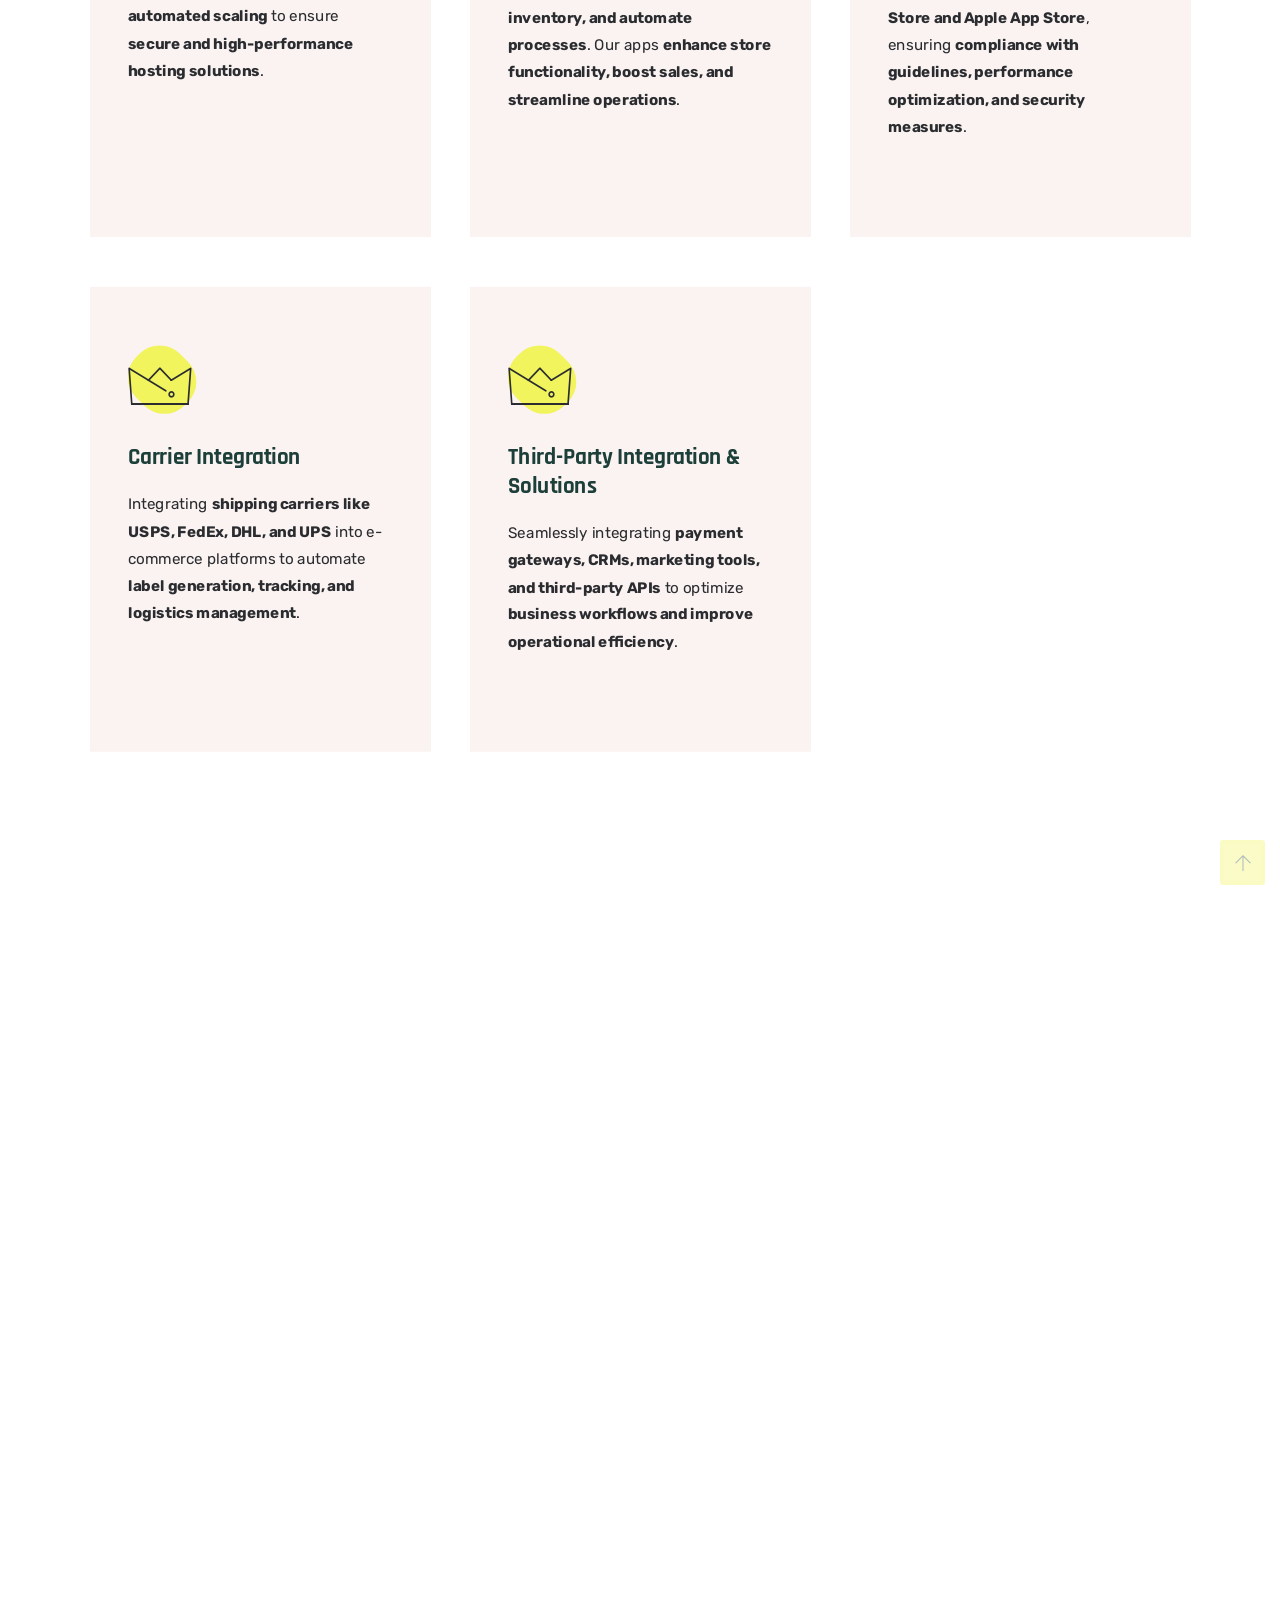
==== commit 5102abd1: "update code some fix" ====
--- a/index.html
+++ b/index.html
@@ -417,7 +417,7 @@
                                 <div class="col-lg-6 col-md-6 col-12">
                                     <div class="portfolio-item wow fadeInUp" data-wow-duration="1200ms">
                                         <div class="portfolio-img">
-                                            <img class="image-view" src="assets/images/project/project-2.png" alt="">
+                                            <img class="image-view" src="assets/images/project/project-2.jpg" alt="">
                                         </div>
                                         <div class="portfolio-text">
                                             <span>Web Development</span>
@@ -428,7 +428,7 @@
                                 <div class="col-lg-6 col-md-6 col-12">
                                     <div class="portfolio-item wow fadeInUp" data-wow-duration="1200ms">
                                         <div class="portfolio-img">
-                                            <img class="image-view" src="assets/images/project/project-3.png"
+                                            <img class="image-view" src="assets/images/project/project-3.jpg"
                                                 alt="">
                                         </div>
                                         <div class="portfolio-text">
@@ -440,7 +440,7 @@
                                 <div class="col-lg-6 col-md-6 col-12">
                                     <div class="portfolio-item wow fadeInUp" data-wow-duration="1200ms">
                                         <div class="portfolio-img">
-                                            <img class="image-view" src="assets/images/project/project-4.png" alt="">
+                                            <img class="image-view" src="assets/images/project/project-4.jpg" alt="">
                                         </div>
                                         <div class="portfolio-text">
                                             <span>Website Development</span>
--- a/assets/sass/style.css
+++ b/assets/sass/style.css
@@ -7941,4 +7941,4 @@
 }
 .team-single-sidebar .contact-widget ul > li + li {
   margin-top: 15px;
-}/*# sourceMappingURL=style.css.map */+}
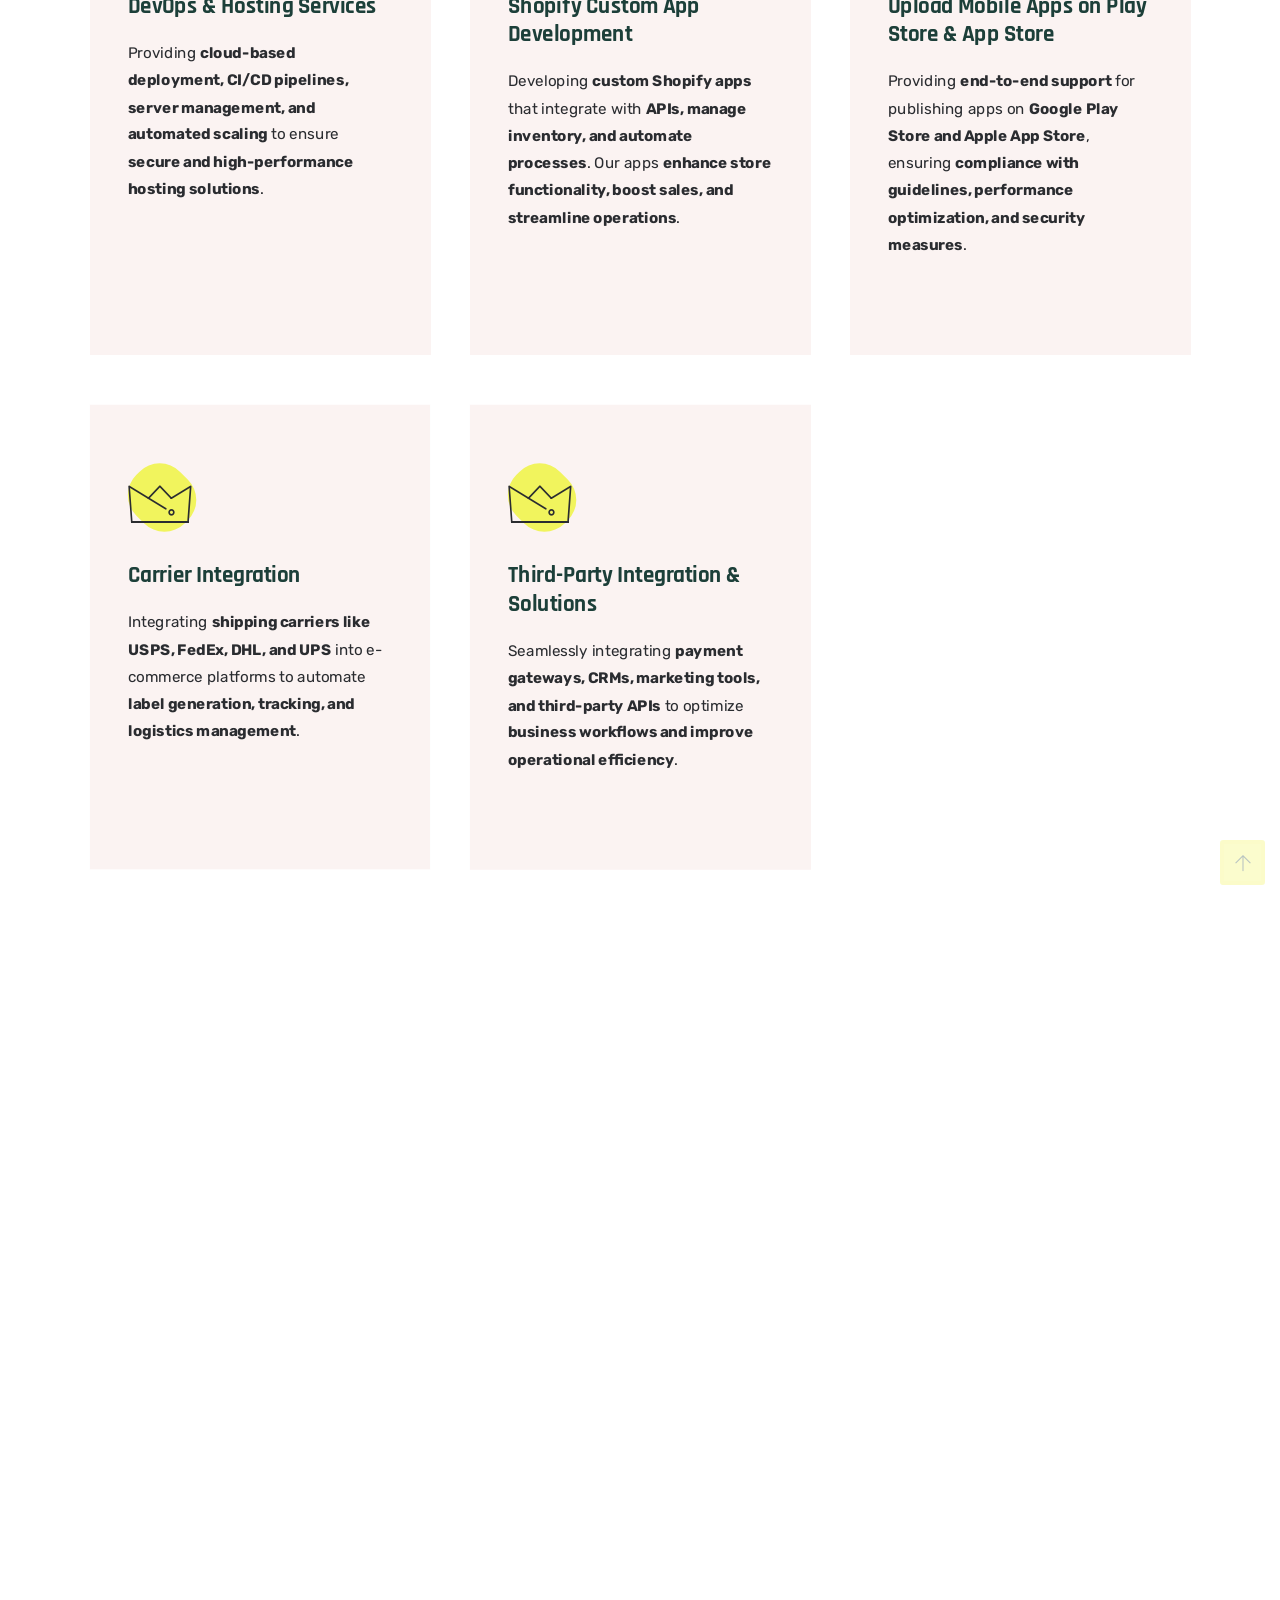
==== commit 2c42a1fa: "some image fix" ====
--- a/index.html
+++ b/index.html
@@ -472,7 +472,7 @@
                                         <div class="testimonial-text">
                                             <div class="testimonial-info">
                                                 <div class="testimonial-avatar">
-                                                    <img src="assets/images/testimonial/t2.jpg" height="70" width="20" alt="">
+                                                    <img src="assets/images/testimonial/t2.jpg" loading="lazy" height="70" width="20" alt="">
                                                 </div>
                                                 <div class="testimonial-text-btm">
                                                     <h3>Sean Monagan</h3>
@@ -487,7 +487,7 @@
                                         <div class="testimonial-text">
                                             <div class="testimonial-info">
                                                 <div class="testimonial-avatar">
-                                                    <img src="assets/images/testimonial/t1.jpg" height="70" width="20" alt="">
+                                                    <img src="assets/images/testimonial/t1.jpg" loading="lazy" height="70" width="20" alt="">
                                                 </div>
                                                 <div class="testimonial-text-btm">
                                                     <h3>Michel Rob</h3>
@@ -504,7 +504,7 @@
                                         <div class="testimonial-text">
                                             <div class="testimonial-info">
                                                 <div class="testimonial-avatar">
-                                                    <img src="assets/images/testimonial/t3.jpg" height="70" width="20" alt="">
+                                                    <img src="assets/images/testimonial/t3.jpg" loading="lazy" height="70" width="20" alt="">
 
                                                 </div>
                                                 <div class="testimonial-text-btm">
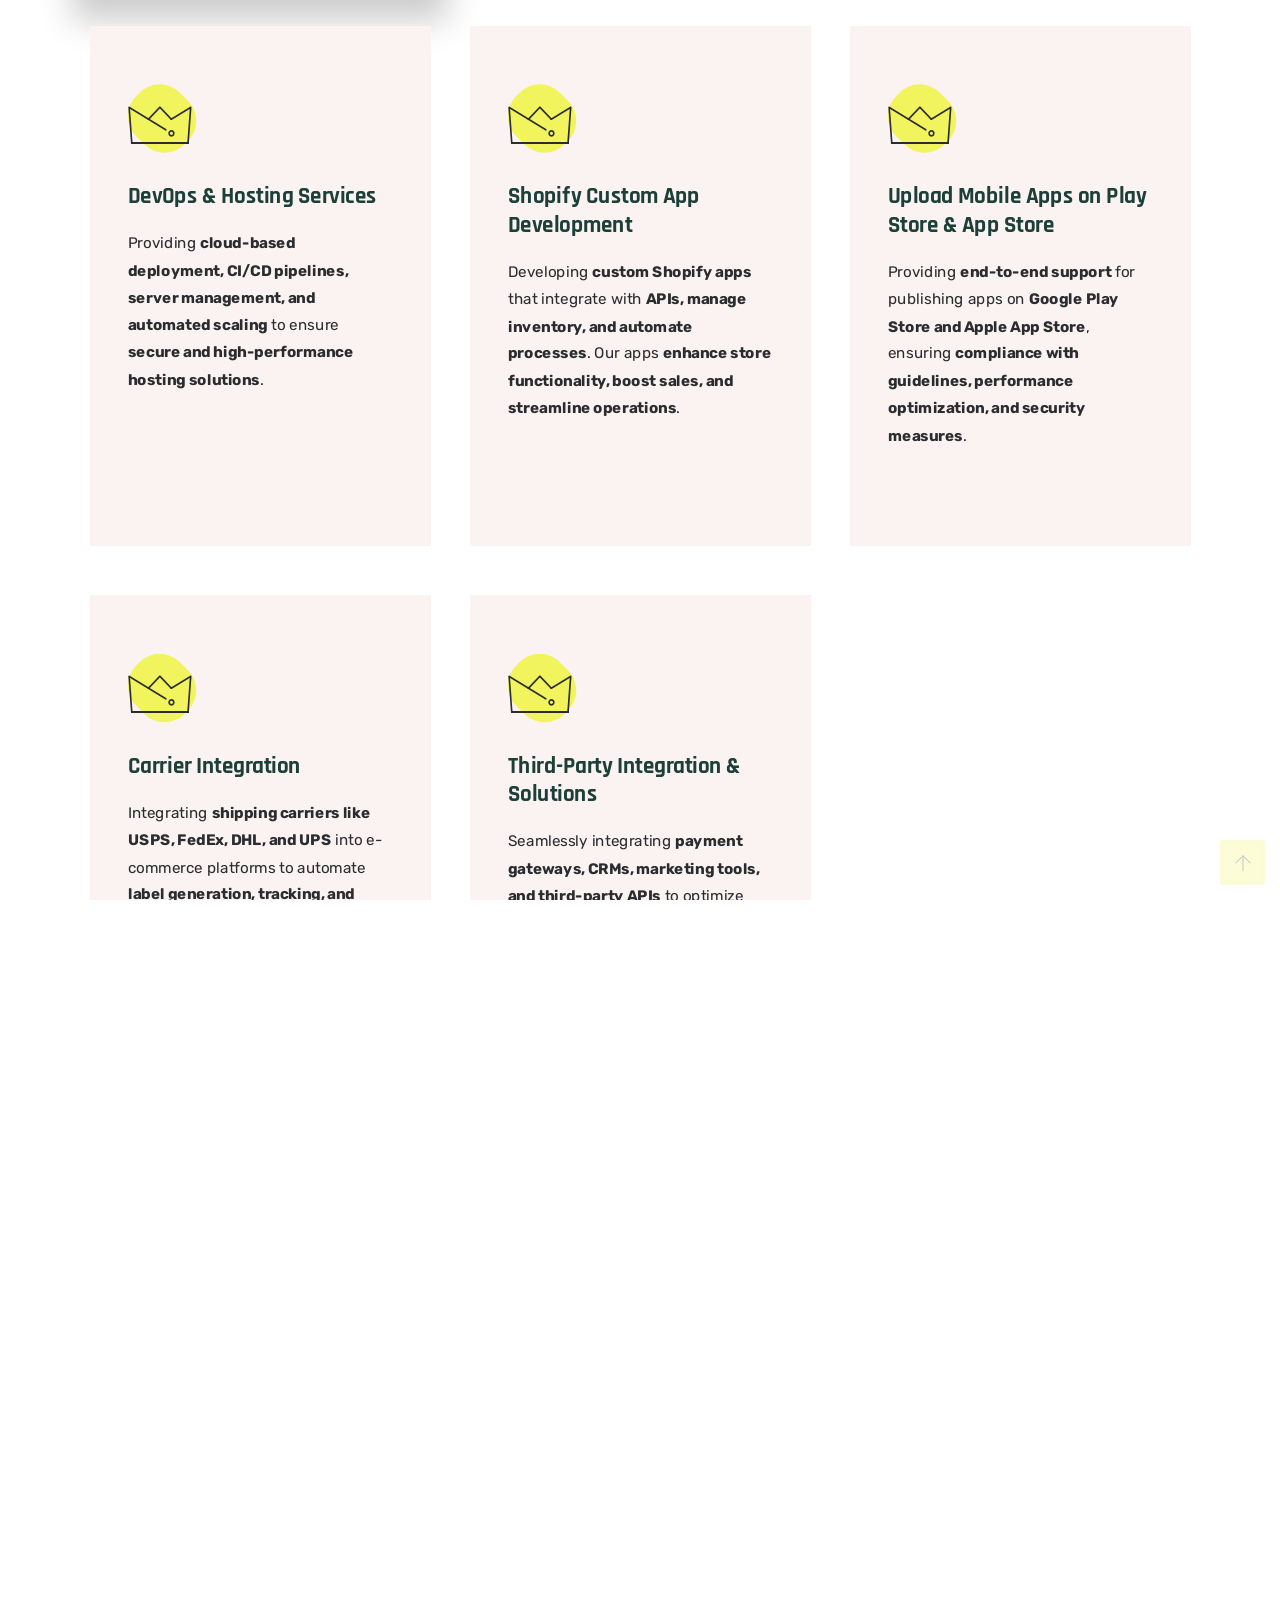
==== commit aa44e832: "more images fix" ====
--- a/index.html
+++ b/index.html
@@ -405,7 +405,7 @@
                                 <div class="col-lg-6 col-md-6 col-12">
                                     <div class="portfolio-item wow fadeInUp" data-wow-duration="1200ms">
                                         <div class="portfolio-img">
-                                            <img class=" image-view" src="assets/images/project/project-1.jpg"
+                                            <img class=" image-view" loading="lazy" src="assets/images/project/project-1.jpg"
                                                 alt="">
                                         </div>
                                         <div class="portfolio-text">
@@ -417,7 +417,7 @@
                                 <div class="col-lg-6 col-md-6 col-12">
                                     <div class="portfolio-item wow fadeInUp" data-wow-duration="1200ms">
                                         <div class="portfolio-img">
-                                            <img class="image-view" src="assets/images/project/project-2.jpg" alt="">
+                                            <img class="image-view" loading="lazy" src="assets/images/project/project-2.jpg" alt="">
                                         </div>
                                         <div class="portfolio-text">
                                             <span>Web Development</span>
@@ -428,7 +428,7 @@
                                 <div class="col-lg-6 col-md-6 col-12">
                                     <div class="portfolio-item wow fadeInUp" data-wow-duration="1200ms">
                                         <div class="portfolio-img">
-                                            <img class="image-view" src="assets/images/project/project-3.jpg"
+                                            <img class="image-view" loading="lazy" src="assets/images/project/project-3.jpg"
                                                 alt="">
                                         </div>
                                         <div class="portfolio-text">
@@ -440,7 +440,7 @@
                                 <div class="col-lg-6 col-md-6 col-12">
                                     <div class="portfolio-item wow fadeInUp" data-wow-duration="1200ms">
                                         <div class="portfolio-img">
-                                            <img class="image-view" src="assets/images/project/project-4.jpg" alt="">
+                                            <img class="image-view" loading="lazy" src="assets/images/project/project-4.jpg" alt="">
                                         </div>
                                         <div class="portfolio-text">
                                             <span>Website Development</span>
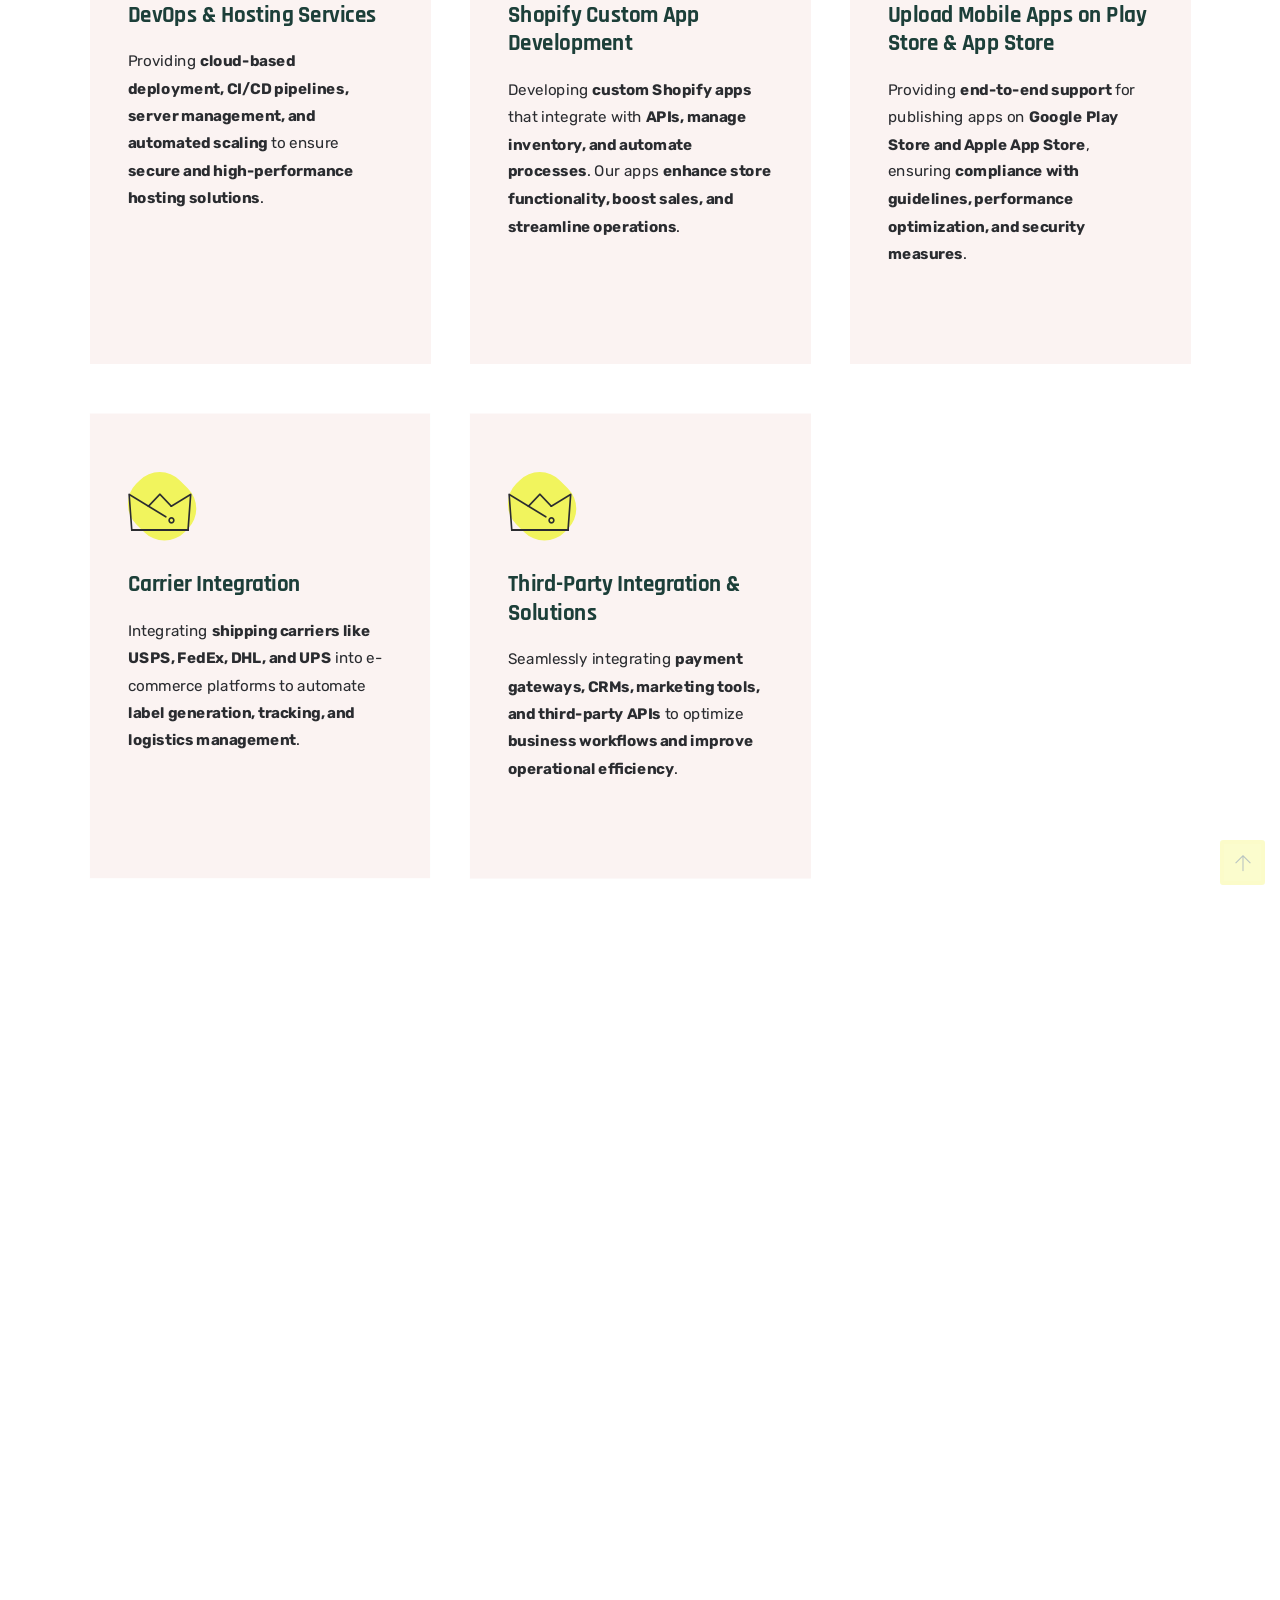
==== commit bf629ed4: "final Code" ====
--- a/index.html
+++ b/index.html
@@ -7,7 +7,7 @@
     <meta name="viewport" content="width=device-width, initial-scale=1">
     <meta name="author" content="DesignCurved">
     <link rel="shortcut icon" type="image/png" href="assets/images/favicon.png">
-    <title> Osama Bin Sajid - Turns Idea Into Reality</title>
+    <title> Muhammad Umer - Turns Idea Into Reality</title>
     <!--**************** Icon Css ****************-->
     <link href="assets/css/themify-icons.css" rel="stylesheet">
     <link href="assets/css/icomoon.css" rel="stylesheet">
@@ -107,7 +107,7 @@
                                     <div class="col-xl-3 col-lg-3 col-md-4 col-4 text-left">
                                         <div class="cp-header-area-right">
                                             <a href="tel:5550112" class="call-btn"><i class="icon-Group-7042"></i><span>Whatsapp:
-                                                    +923121501472</span></a>
+                                                    +923152873306</span></a>
                                         </div>
                                     </div>
                                     <div class="col-12">
@@ -127,7 +127,7 @@
                             <div class="row align-items-center">
                                 <div class="col-xl-10 col-lg-10 col-12">
                                     <div class="ch-main-hero-text">
-                                        <h2 class="site-split-text ch-split-in-left">Osama Bin Sajid</h2>
+                                        <h2 class="site-split-text ch-split-in-left">Muhammad Umer</h2>
                                         <p class="wow fadeInUp" data-wow-duration="1400ms">Building The Future Technology
                                         </p>
                                         <div class="hero-btn wow fadeInUp" data-wow-duration="1600ms">
@@ -479,7 +479,7 @@
                                                     <span>Software Engineer</span>
                                                 </div>
                                             </div>
-                                            <i>I have had the opportunity to work with Osama, and I can confidently say that he is an exceptionally skilled and experienced developer. With a strong command of programming concepts, he has successfully completed multiple projects for me across various platforms, including Fiverr and other freelance marketplaces.
+                                            <i>I have had the opportunity to work with Umer, and I can confidently say that he is an exceptionally skilled and experienced developer. With a strong command of programming concepts, he has successfully completed multiple projects for me across various platforms, including Fiverr and other freelance marketplaces.
                                             </i>
                                         </div>
                                     </div>
@@ -512,7 +512,7 @@
                                                     <span>Software Engineer</span>
                                                 </div>
                                             </div>
-                                            <i>I've worked with many tech firms over the years, but Osama Lab stands out with their unmatched expertise, innovative solutions, and commitment to excellence. Their team is highly professional and ensures every project is delivered with precision and efficiency. Highly recommended!
+                                            <i>I've worked with many tech firms over the years, but Umer Lab stands out with their unmatched expertise, innovative solutions, and commitment to excellence. Their team is highly professional and ensures every project is delivered with precision and efficiency. Highly recommended!
                                             </i>
                                         </div>
                                     </div>
@@ -824,8 +824,8 @@
                                         </div>
                                         <div class="contact-ft">
                                             <ul>
-                                                <li><i class="icon-Group-7042"></i>+923121501472</li>
-                                                <li><i class="icon-Group-7043"></i>osamasajid38@gmail.com</li>
+                                                <li><i class="icon-Group-7042"></i>+923152873306</li>
+                                                <li><i class="icon-Group-7043"></i>umerakmalku@gmail.com</li>
                                                 <li><i class="icon-Group-7044"></i>Pakistan, Karachi</li>
                                             </ul>
                                         </div>
@@ -853,7 +853,7 @@
                             <div class="row align-items-center">
                                 <div class="col col-lg-6 col-12">
                                     <div class="copy-right">
-                                        <p class="copyright"> &copy; 2024 <a href="index.html">Osama</a>, All
+                                        <p class="copyright"> &copy; 2025 <a href="index.html">Umer</a>, All
                                             Rights
                                             Reserved.</p>
                                     </div>
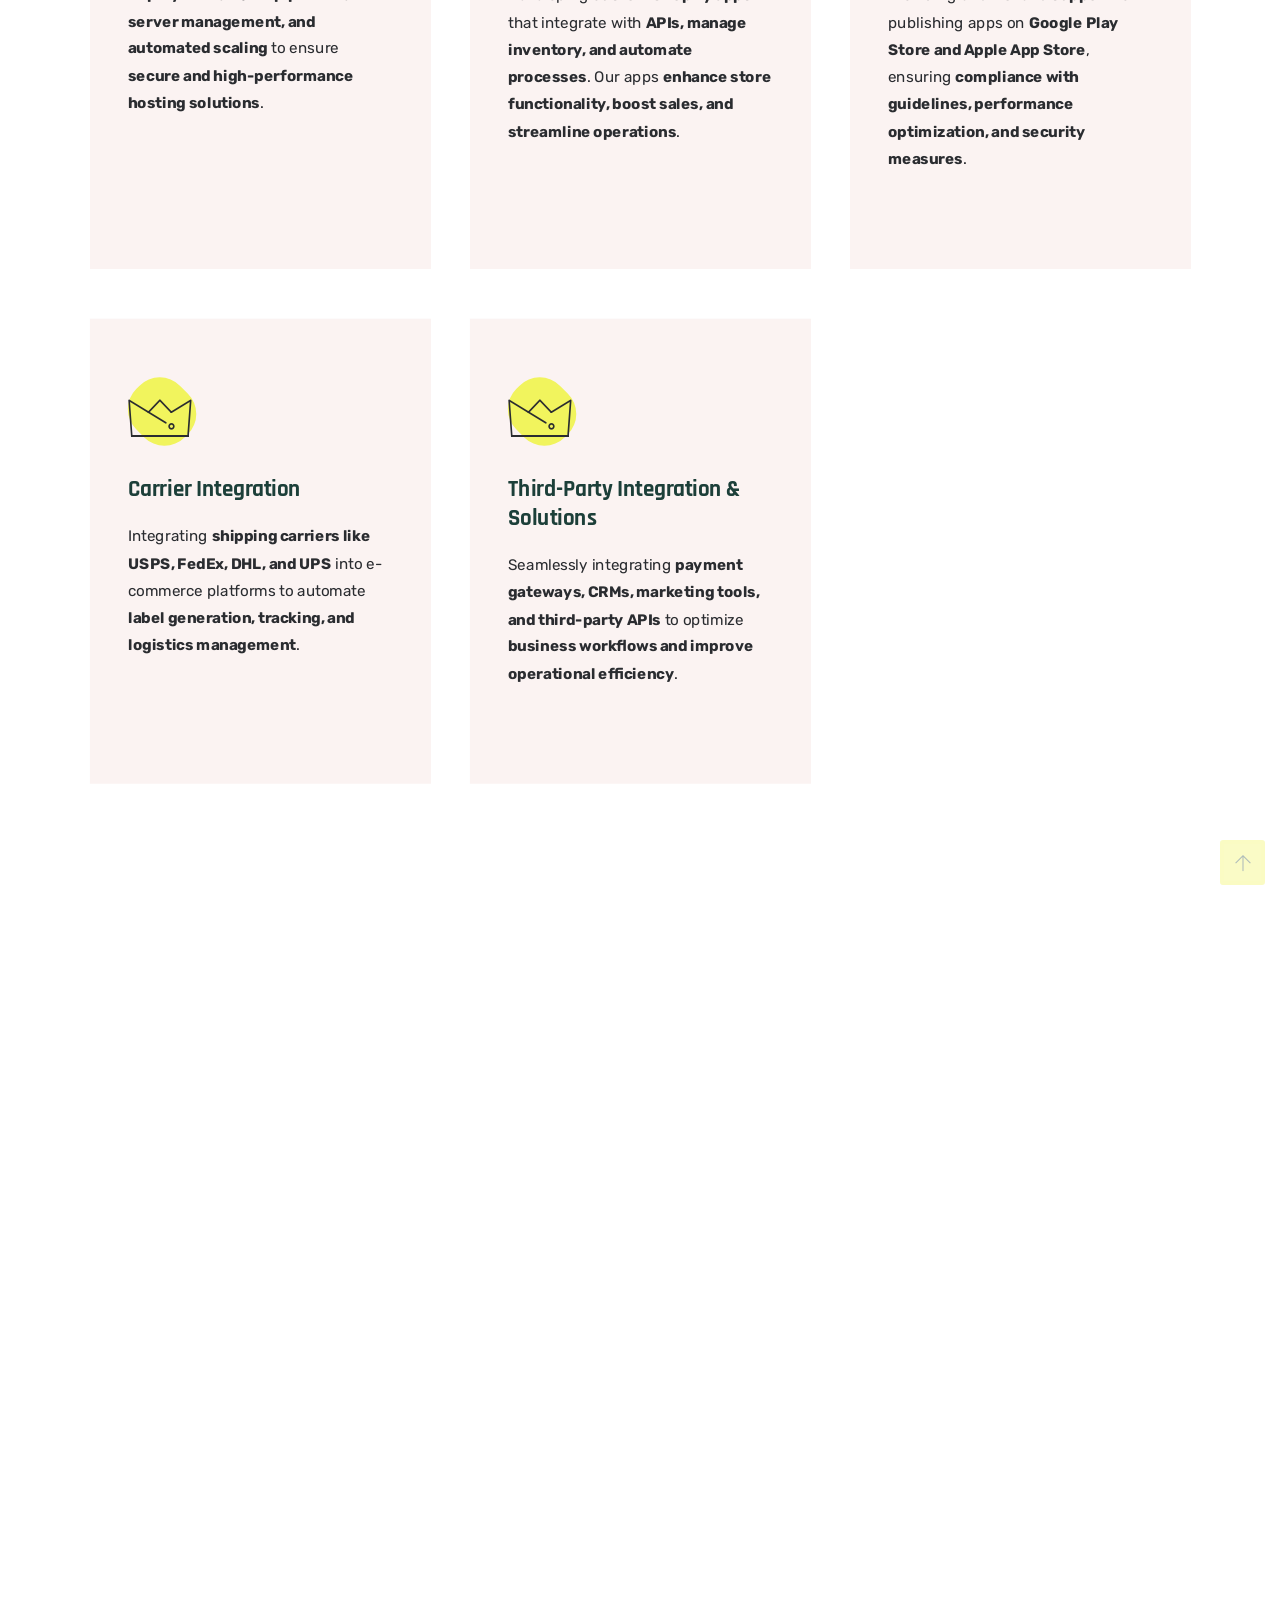
==== commit d7cd8244: "Update index.html" ====
--- a/index.html
+++ b/index.html
@@ -7,7 +7,7 @@
     <meta name="viewport" content="width=device-width, initial-scale=1">
     <meta name="author" content="DesignCurved">
     <link rel="shortcut icon" type="image/png" href="assets/images/favicon.png">
-    <title> Muhammad Umer - Turns Idea Into Reality</title>
+    <title> Osama Sajid - Turns Idea Into Reality</title>
     <!--**************** Icon Css ****************-->
     <link href="assets/css/themify-icons.css" rel="stylesheet">
     <link href="assets/css/icomoon.css" rel="stylesheet">
@@ -897,4 +897,4 @@
     <script src="assets/js/script.js"></script>
 </body>
 
-</html>+</html>
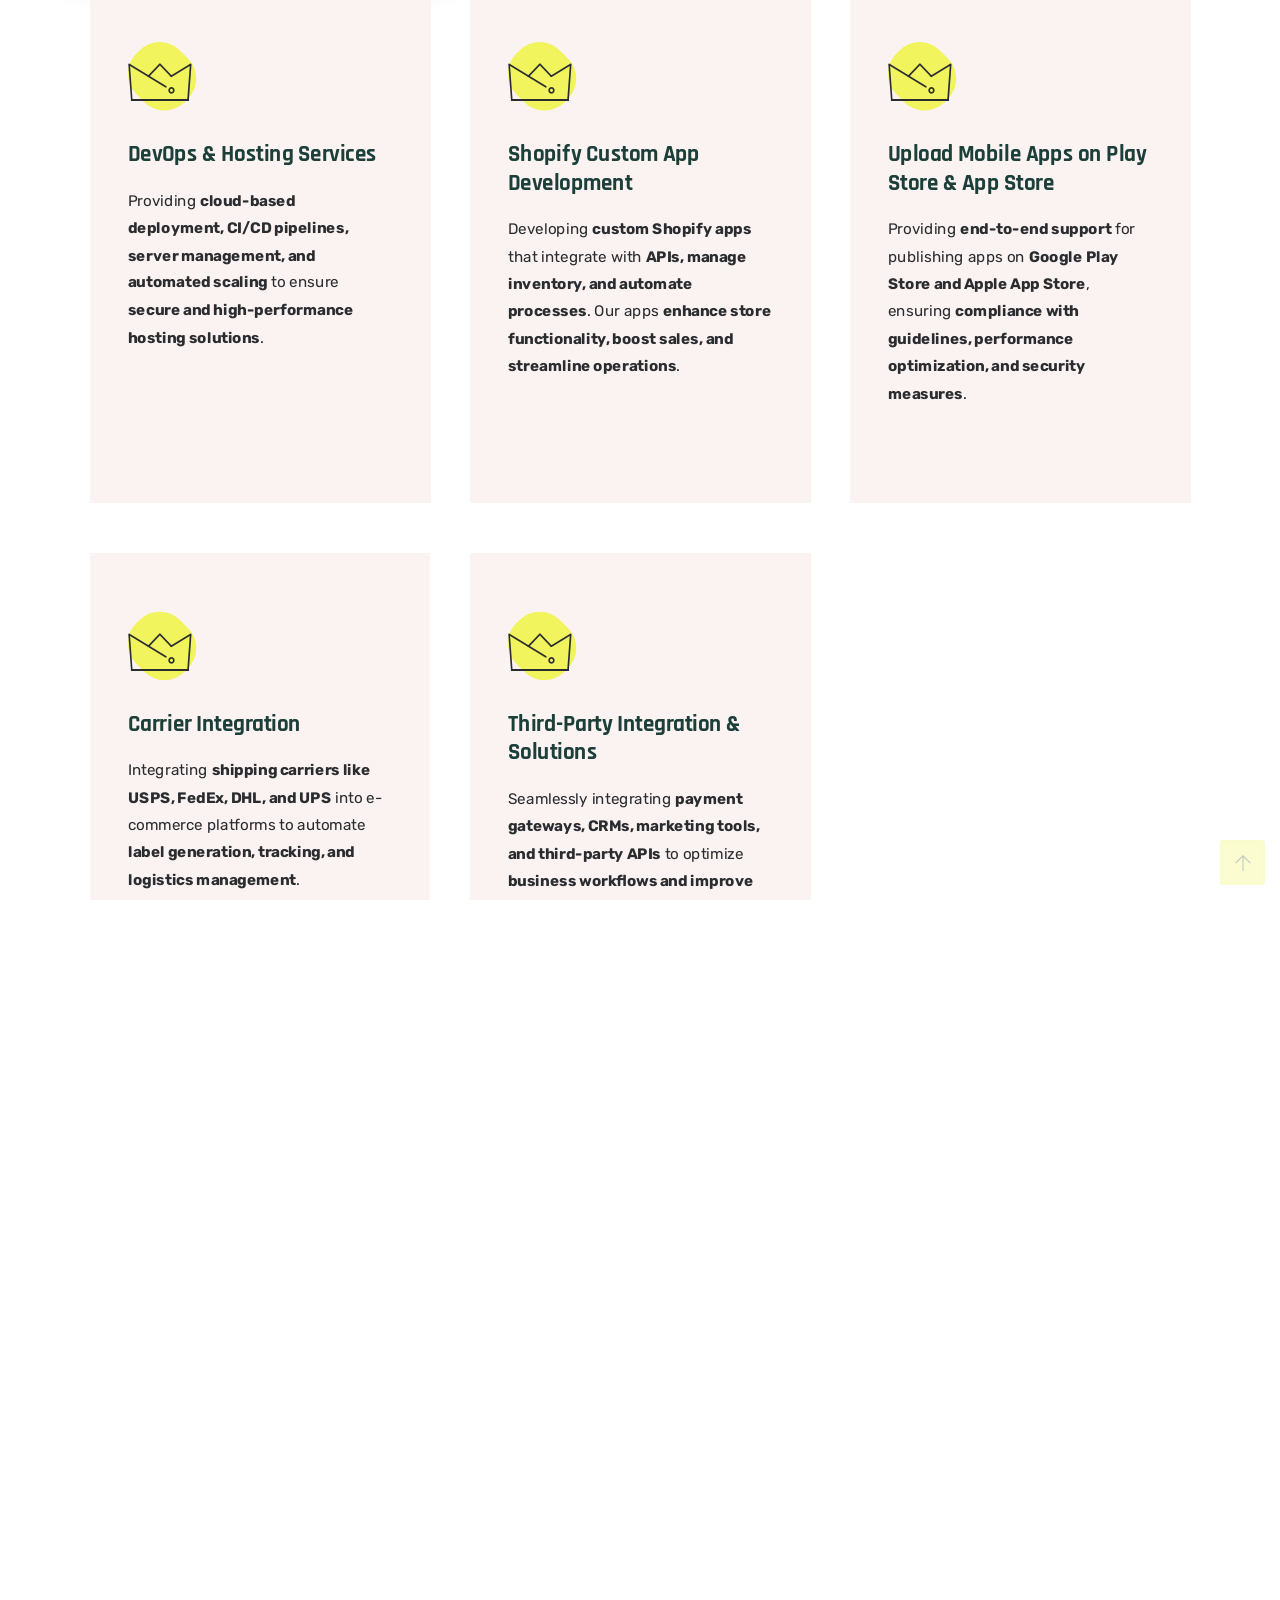
==== commit 5b57f2c9: "Update index.html" ====
--- a/index.html
+++ b/index.html
@@ -127,7 +127,7 @@
                             <div class="row align-items-center">
                                 <div class="col-xl-10 col-lg-10 col-12">
                                     <div class="ch-main-hero-text">
-                                        <h2 class="site-split-text ch-split-in-left">Muhammad Umer</h2>
+                                        <h2 class="site-split-text ch-split-in-left">Osama Sajid</h2>
                                         <p class="wow fadeInUp" data-wow-duration="1400ms">Building The Future Technology
                                         </p>
                                         <div class="hero-btn wow fadeInUp" data-wow-duration="1600ms">
@@ -824,8 +824,8 @@
                                         </div>
                                         <div class="contact-ft">
                                             <ul>
-                                                <li><i class="icon-Group-7042"></i>+923152873306</li>
-                                                <li><i class="icon-Group-7043"></i>umerakmalku@gmail.com</li>
+                                                <li><i class="icon-Group-7042"></i>+12345678911</li>
+                                                <li><i class="icon-Group-7043"></i>email@gmail.com</li>
                                                 <li><i class="icon-Group-7044"></i>Pakistan, Karachi</li>
                                             </ul>
                                         </div>
